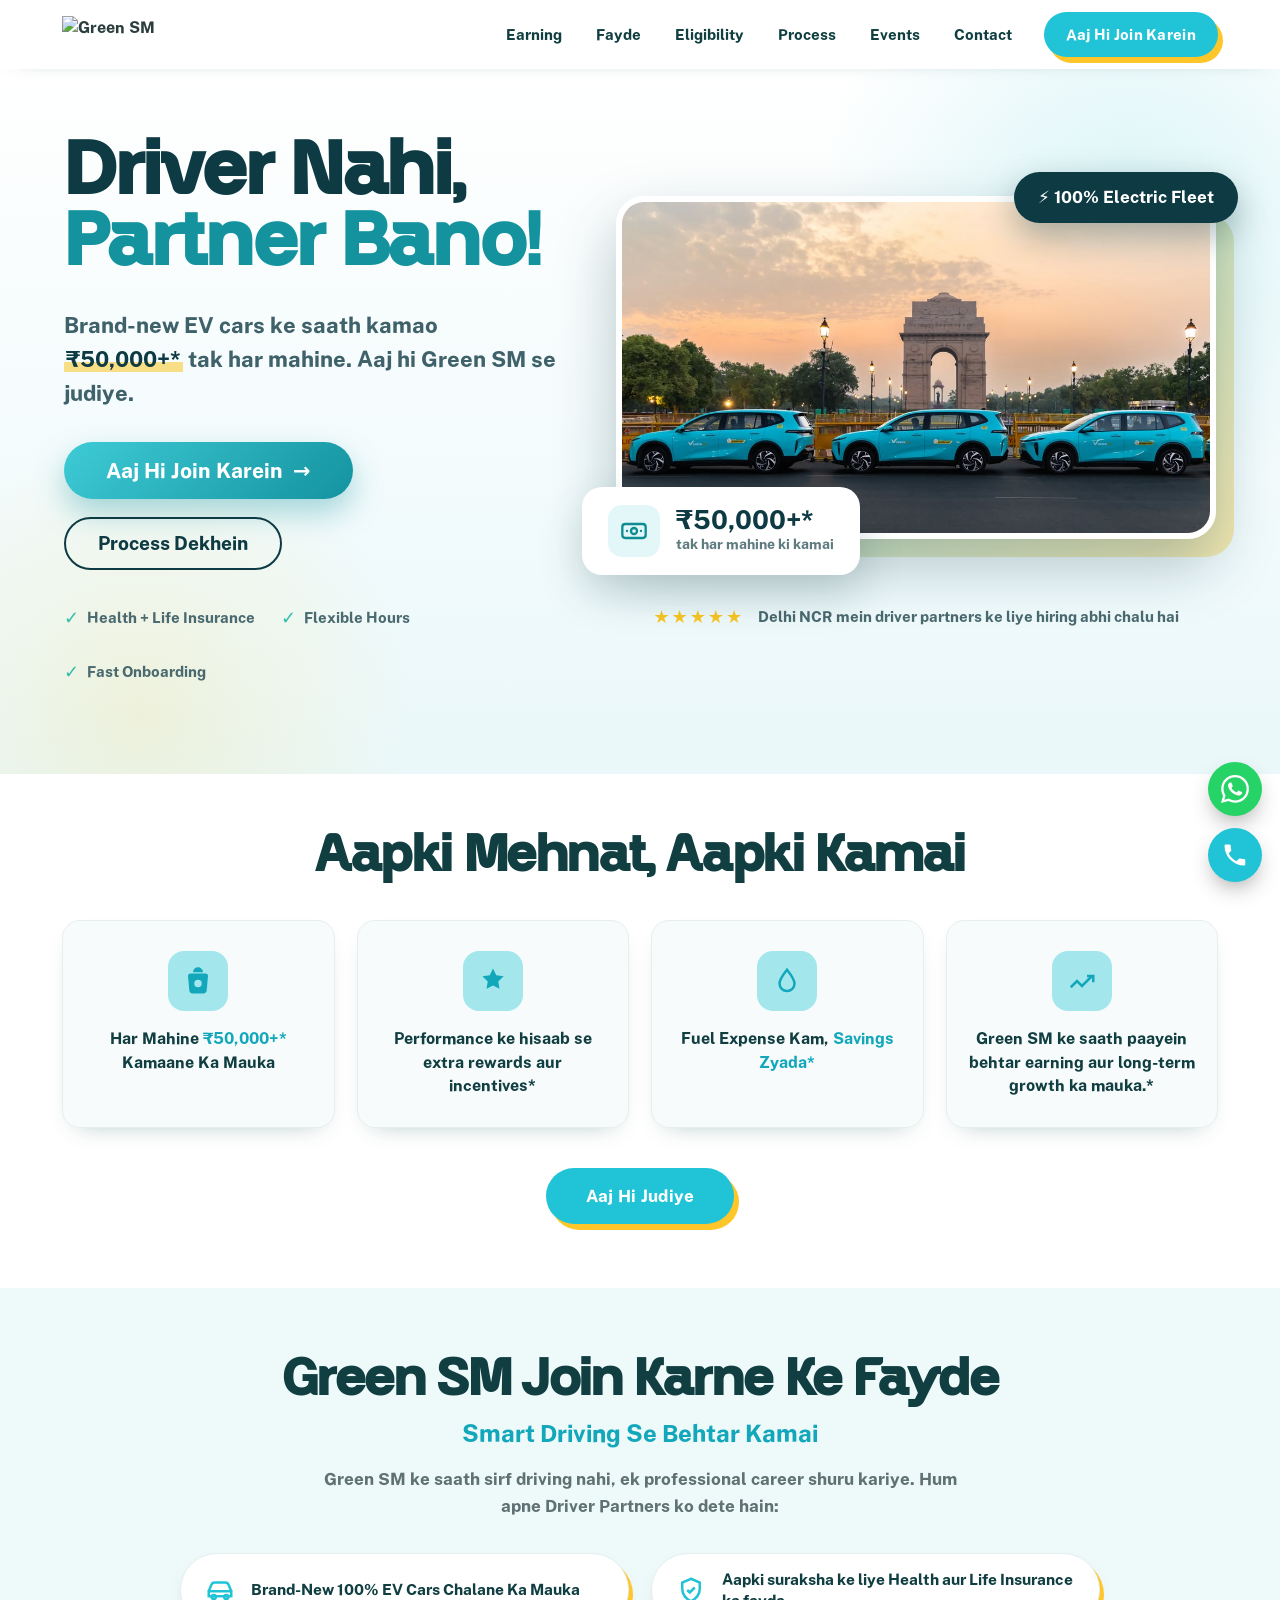
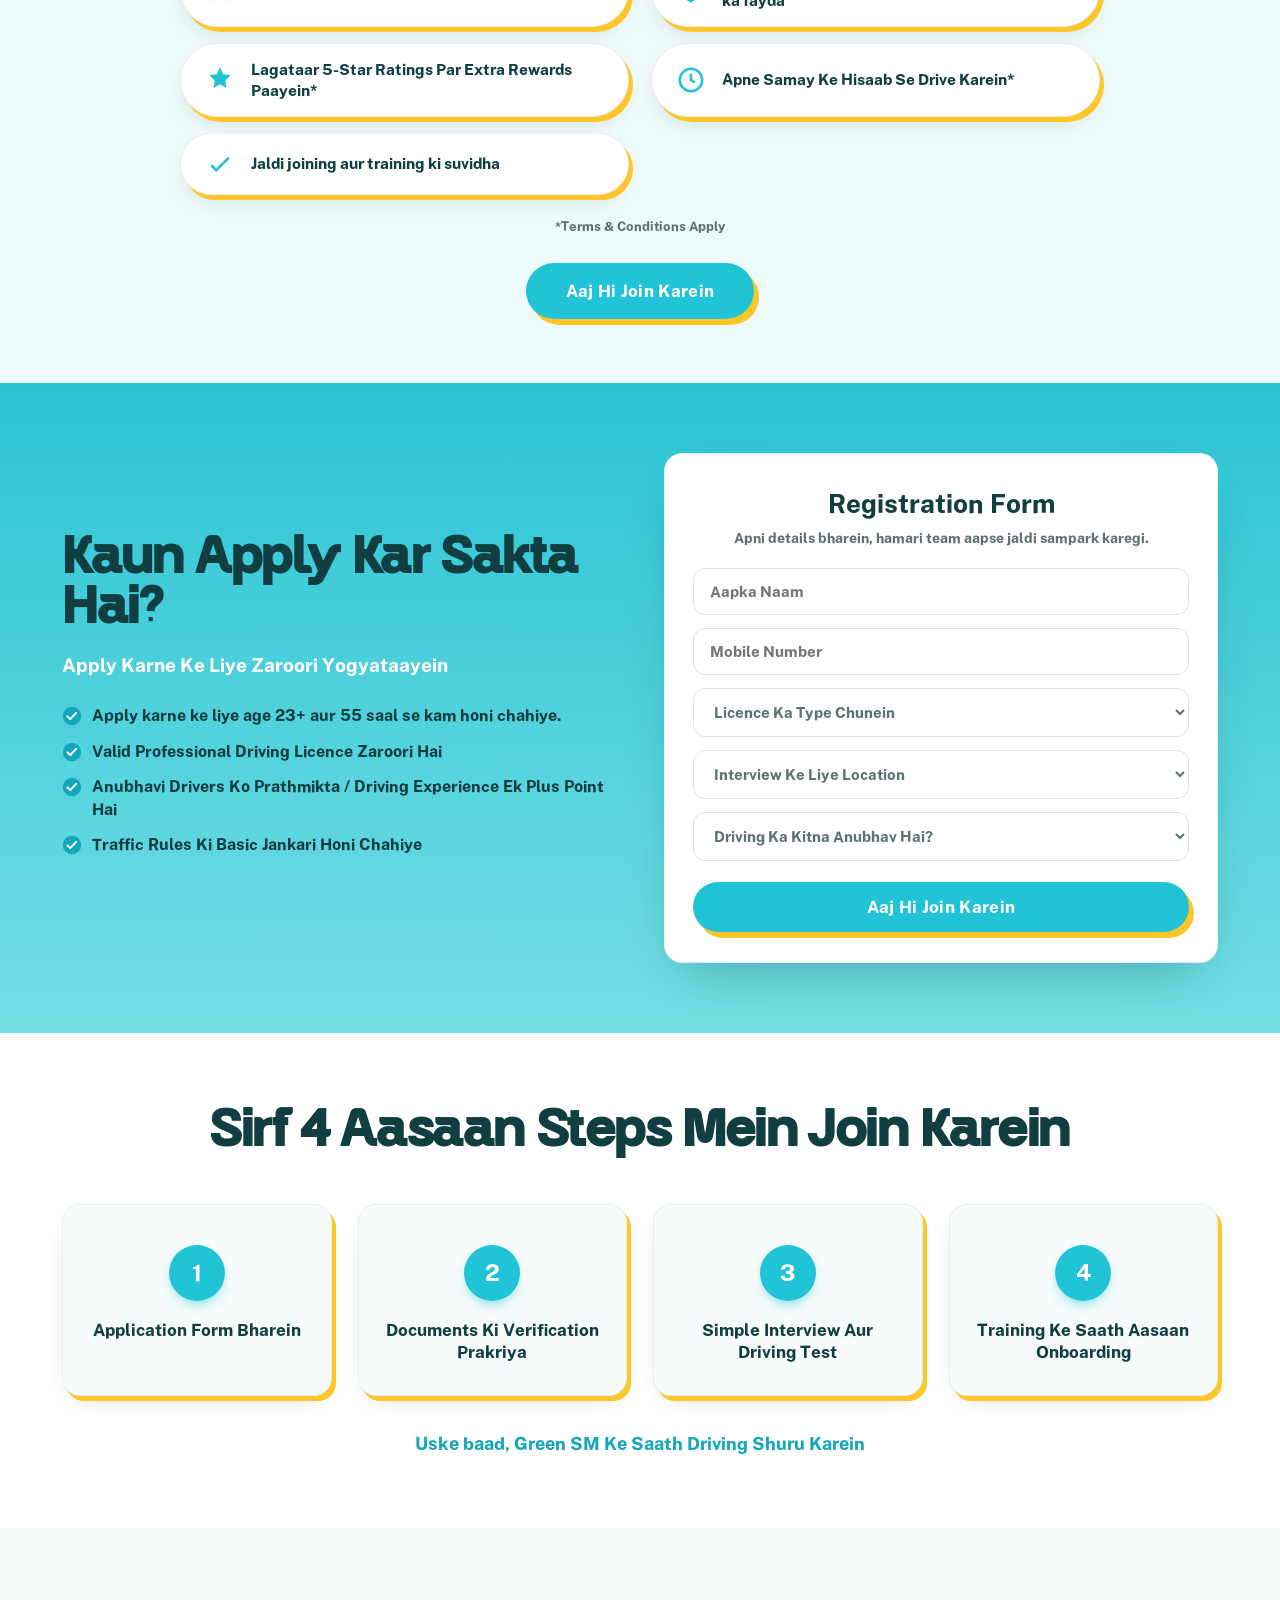
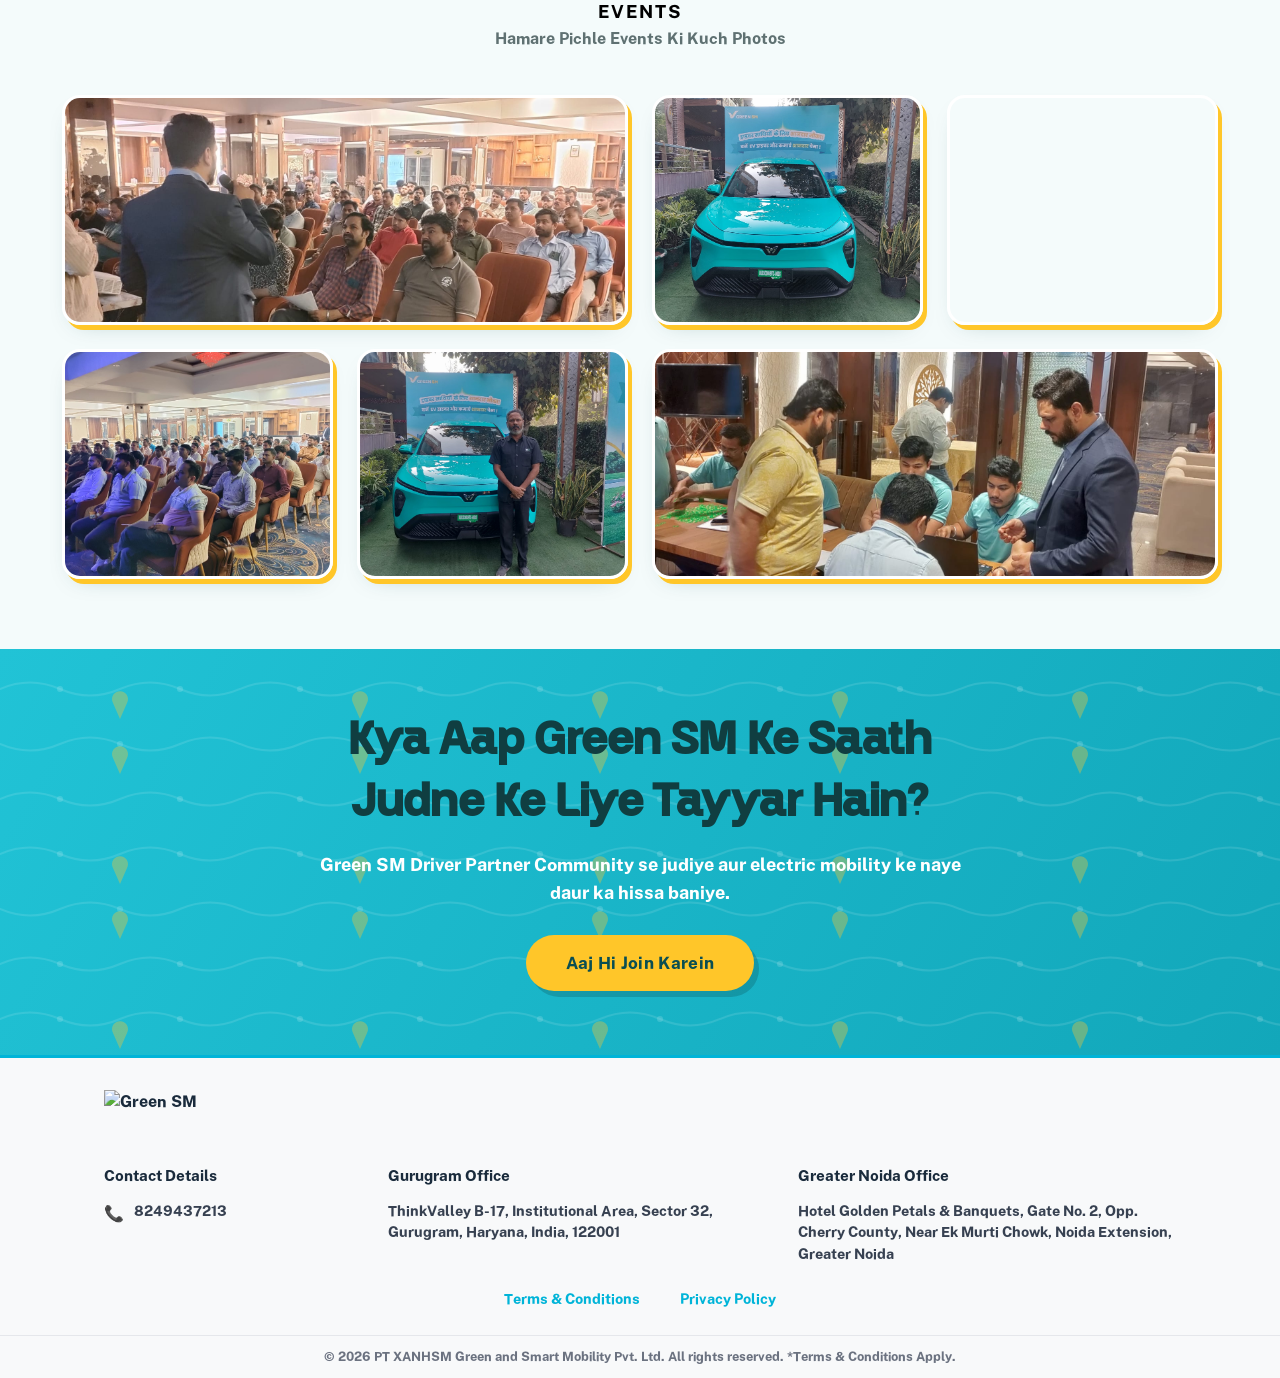
==== index.html @ 0a34be69 "IMPROVE: Update rupee sign font rendering and adjust font stacks in styles.css" ====
<!DOCTYPE html>
<html lang="hi">
<head>
  <meta charset="UTF-8" />
  <meta name="viewport" content="width=device-width, initial-scale=1.0" />

  <!-- Security: Content-Security-Policy + Referrer-Policy -->
  <meta http-equiv="Content-Security-Policy" content="default-src 'self'; script-src 'self'; style-src 'self' 'unsafe-inline' https://fonts.googleapis.com; font-src 'self' https://fonts.gstatic.com; img-src 'self' data: https://w.ladicdn.com; connect-src 'self'; object-src 'none'; base-uri 'self'; form-action 'self'; upgrade-insecure-requests" />
  <meta name="referrer" content="strict-origin-when-cross-origin" />

  <title>Green SM Driver Partner - Driver Nahi, Partner Bano!</title>
  <meta name="description" content="Green SM Driver Partner Community ka hissa bano aur Brand-New EV Cars ke saath kamao ₹50,000+* tak har mahine. Aaj hi join karein." />

  <!-- Favicon -->
  <link rel="icon" href="assets/favicon.ico" />
  <link rel="icon" href="assets/favicon-32.png" sizes="32x32" type="image/png" />
  <link rel="icon" href="assets/favicon-192.png" sizes="192x192" type="image/png" />
  <link rel="apple-touch-icon" href="assets/favicon-192.png" />

  <!-- Open Graph / Social Media -->
  <meta property="og:type" content="website" />
  <meta property="og:url" content="https://lucixoxoxd.github.io/green-sm/" />
  <meta property="og:title" content="Green SM Driver Partner - Driver Nahi, Partner Bano!" />
  <meta property="og:description" content="₹50,000+ har mahine kamao. Brand-new EV cars, health insurance, aur flexible hours ke saath Green SM Driver Partner bano." />
  <meta property="og:image" content="https://lucixoxoxd.github.io/green-sm/assets/og-image.jpg" />
  <meta property="og:image:type" content="image/jpeg" />
  <meta property="og:image:width" content="1200" />
  <meta property="og:image:height" content="630" />
  <meta property="og:image:alt" content="Green SM Driver Partner — Driver Nahi, Partner Bano! Earn ₹50,000+ monthly." />

  <!-- Twitter Card -->
  <meta name="twitter:card" content="summary_large_image" />
  <meta name="twitter:title" content="Green SM Driver Partner - Driver Nahi, Partner Bano!" />
  <meta name="twitter:description" content="₹50,000+ har mahine kamao. Brand-new EV cars + insurance + flexible hours." />
  <meta name="twitter:image" content="https://lucixoxoxd.github.io/green-sm/assets/og-image.jpg" />

  <link rel="preconnect" href="https://fonts.googleapis.com" />
  <link rel="preconnect" href="https://fonts.gstatic.com" crossorigin />
  <link href="https://fonts.googleapis.com/css2?family=Public+Sans:wght@400;500;600;700;800;900&display=swap" rel="stylesheet" />
  <link href="https://fonts.googleapis.com/css2?family=Be+Vietnam+Pro:wght@400;600;700;800&display=swap" rel="stylesheet" />
  <link rel="stylesheet" href="styles.css?v=85" />
</head>
<body>

  <!-- ============ NAVBAR ============ -->
  <header class="navbar" id="top">
    <div class="container nav-inner">
      <a href="#top" class="nav-logo">
        <img src="https://w.ladicdn.com/s500x350/682b14dd6c648c0012c0d0d5/logo-phi-20250730133343-btzkv.png" alt="Green SM" />
      </a>
      <nav class="nav-links">
        <a href="#earning">Earning</a>
        <a href="#fayde">Fayde</a>
        <a href="#daftar">Eligibility</a>
        <a href="#process">Process</a>
        <a href="#events">Events</a>
        <a href="#kontak">Contact</a>
      </nav>
      <a href="#" data-open-modal="regModal" class="btn btn-stack nav-cta">Aaj Hi Join Karein</a>
      <button class="nav-toggle" aria-label="Menu" aria-expanded="false">
        <span></span><span></span><span></span>
      </button>
    </div>
  </header>
  <div class="nav-backdrop"></div>
  <nav class="nav-mobile">
    <div class="nav-mobile-head">
      <img src="https://w.ladicdn.com/s500x350/682b14dd6c648c0012c0d0d5/logo-phi-20250730133343-btzkv.png" alt="Green SM" class="nav-mobile-logo" />
      <button class="nav-close" aria-label="Menu band karein">
        <svg viewBox="0 0 24 24" fill="none" stroke="currentColor" stroke-width="2.4" stroke-linecap="round"><path d="M6 6l12 12M18 6L6 18"/></svg>
      </button>
    </div>
    <a href="#earning">Earning</a>
    <a href="#fayde">Fayde</a>
    <a href="#daftar">Eligibility</a>
    <a href="#process">Process</a>
    <a href="#events">Events</a>
    <a href="#kontak">Contact</a>
    <a href="#" data-open-modal="regModal" class="btn btn-stack">Aaj Hi Join Karein</a>
  </nav>

  <!-- ============ HERO (1b — split premium, desktop only) ============ -->
  <section class="hero-1b">
    <div class="hero-1b-inner">
      <div class="h1b-copy">
        <h1 class="h1b-title">Driver Nahi, <span class="h1b-teal">Partner Bano!</span></h1>
        <p class="h1b-sub">Brand-new EV cars ke saath kamao <mark class="h1b-sub-hl">&#8377;50,000+*</mark> tak har mahine. Aaj hi Green SM se judiye.</p>
        <div class="h1b-cta">
          <a href="#" data-open-modal="regModal" class="h1b-btn h1b-btn-primary">Aaj Hi Join Karein&nbsp;&nbsp;&#8594;</a>
          <a href="#process" class="h1b-btn h1b-btn-secondary">Process Dekhein</a>
        </div>
        <div class="h1b-trust">
          <span><em>&#10003;</em> Health + Life Insurance</span>
          <span><em>&#10003;</em> Flexible Hours</span>
          <span><em>&#10003;</em> Fast Onboarding</span>
        </div>
      </div>
      <div class="h1b-media">
        <div class="h1b-photo">
          <img src="assets/images/hero-latest.jpg" alt="Green SM electric cars in front of India Gate" fetchpriority="high" decoding="async" />
          <div class="h1b-card-earn">
            <span class="h1b-card-ic"><svg viewBox="0 0 24 24" fill="none" stroke="#0E8C91" stroke-width="2" stroke-linecap="round" stroke-linejoin="round" aria-hidden="true"><rect x="2" y="6" width="20" height="12" rx="2.5"/><circle cx="12" cy="12" r="2.6"/><path d="M6 12h.01M18 12h.01"/></svg></span>
            <span class="h1b-card-txt"><strong>&#8377;50,000+*</strong><small>tak har mahine ki kamai</small></span>
          </div>
          <div class="h1b-chip-ev">&#9889; 100% Electric Fleet</div>
        </div>
        <p class="h1b-rating"><span class="h1b-stars">&#9733;&#9733;&#9733;&#9733;&#9733;</span> Delhi NCR mein driver partners ke liye hiring abhi chalu hai</p>
      </div>
    </div>
  </section>

  <!-- ============ HERO (2a — kept for mobile only) ============ -->
  <section class="hero-2a">
    <div class="hero-2a-inner">
      <h1 class="h2a-title">Driver Nahi, <span class="h2a-accent">Partner Bano!</span></h1>

      <p class="h2a-sub">Brand-new EV cars ke saath kamao <mark class="h2a-hl">&#8377;50,000+*</mark> tak har mahine. Aaj hi Green SM se judiye.</p>

      <div class="h2a-cta">
        <a href="#" data-open-modal="regModal" class="h2a-btn h2a-btn-primary">
          Aaj Hi Join Karein
          <svg viewBox="0 0 24 24" fill="none" stroke="currentColor" stroke-width="2.4" stroke-linecap="round" stroke-linejoin="round" aria-hidden="true"><path d="M5 12h14M13 6l6 6-6 6"/></svg>
        </a>
      </div>

      <div class="h2a-media">
        <img src="assets/images/hero-latest.jpg" alt="Green SM electric cars in front of India Gate" fetchpriority="high" decoding="async" />
      </div>
    </div>
  </section>

  <!-- ============ EARNING OPPORTUNITY ============ -->
  <section class="earning" id="earning">
    <div class="container">
      <h2 class="section-h">Aapki Mehnat, Aapki Kamai</h2>
      <div class="earning-grid">
        <div class="earn-card">
          <span class="earn-ic"><svg viewBox="0 0 24 24" fill="currentColor"><path d="M12 1a4 4 0 0 0-4 4h8a4 4 0 0 0-4-4zM4 8a2 2 0 0 1 2-2h12a2 2 0 0 1 2 2l-1 11a3 3 0 0 1-3 3H8a3 3 0 0 1-3-3L4 8zm8 3a3 3 0 1 0 0 6 3 3 0 0 0 0-6z"/></svg></span>
          <p>Har Mahine <strong>&#8377;50,000+*</strong> Kamaane Ka Mauka</p>
        </div>
        <div class="earn-card">
          <span class="earn-ic"><svg viewBox="0 0 24 24" fill="currentColor"><path d="M12 2l2.6 5.3 5.9.9-4.3 4.1 1 5.8L12 15.6 6.8 18.2l1-5.8L3.5 8.2l5.9-.9z"/></svg></span>
          <p>Performance ke hisaab se extra rewards aur incentives*</p>
        </div>
        <div class="earn-card">
          <span class="earn-ic"><svg viewBox="0 0 24 24" fill="none" stroke="currentColor" stroke-width="2"><path d="M12 3C8 8 6 11 6 14a6 6 0 0 0 12 0c0-3-2-6-6-11z"/></svg></span>
          <p>Fuel Expense Kam, <strong>Savings Zyada*</strong></p>
        </div>
        <div class="earn-card">
          <span class="earn-ic"><svg viewBox="0 0 24 24" fill="none" stroke="currentColor" stroke-width="2"><path d="M3 17l5-5 4 4 8-8"/><path d="M16 8h5v5"/></svg></span>
          <p>Green SM ke saath paayein behtar earning aur long-term growth ka mauka.*</p>
        </div>
      </div>
      <a href="#" data-open-modal="regModal" class="btn btn-stack btn-center">Aaj Hi Judiye</a>
    </div>
  </section>

  <!-- ============ ADVANTAGES (FAYDE) ============ -->
  <section class="advantages" id="fayde">
    <div class="container">
      <h2 class="section-h">Green SM Join Karne Ke Fayde</h2>
      <p class="section-sub2">Smart Driving Se Behtar Kamai</p>
      <p class="lead">Green SM ke saath sirf driving nahi, ek professional career shuru kariye. Hum apne Driver Partners ko dete hain:</p>

      <div class="adv-layout">
        <div class="adv-grid">
          <div class="pill">
            <span class="pill-ic"><svg viewBox="0 0 24 24" fill="none" stroke="currentColor" stroke-width="2"><path d="M3 13l2-5a3 3 0 0 1 3-2h8a3 3 0 0 1 3 2l2 5"/><path d="M3 13h18v4H3z"/><circle cx="7" cy="17.5" r="1.6"/><circle cx="17" cy="17.5" r="1.6"/></svg></span>
            <p>Brand-New 100% EV Cars Chalane Ka Mauka</p>
          </div>
          <div class="pill">
            <span class="pill-ic"><svg viewBox="0 0 24 24" fill="none" stroke="currentColor" stroke-width="2"><path d="M12 3l7 3v5c0 4.5-3 8-7 10-4-2-7-5.5-7-10V6z"/><path d="M9 12l2 2 4-4"/></svg></span>
            <p>Aapki suraksha ke liye Health aur Life Insurance ka fayda</p>
          </div>
          <div class="pill">
            <span class="pill-ic"><svg viewBox="0 0 24 24" fill="currentColor"><path d="M12 2l2.6 5.3 5.9.9-4.3 4.1 1 5.8L12 15.6 6.8 18.2l1-5.8L3.5 8.2l5.9-.9z"/></svg></span>
            <p>Lagataar 5-Star Ratings Par Extra Rewards Paayein*</p>
          </div>
          <div class="pill">
            <span class="pill-ic"><svg viewBox="0 0 24 24" fill="none" stroke="currentColor" stroke-width="2"><circle cx="12" cy="12" r="9"/><path d="M12 7v5l3 2"/></svg></span>
            <p>Apne Samay Ke Hisaab Se Drive Karein*</p>
          </div>
          <div class="pill">
            <span class="pill-ic"><svg viewBox="0 0 24 24" fill="none" stroke="currentColor" stroke-width="2"><path d="M5 13l4 4L19 7"/></svg></span>
            <p>Jaldi joining aur training ki suvidha</p>
          </div>
        </div>
      </div>

      <p class="tnc">*Terms &amp; Conditions Apply</p>
      <a href="#" data-open-modal="regModal" class="btn btn-stack btn-center">Aaj Hi Join Karein</a>
    </div>
  </section>

  <!-- ============ REQUIREMENTS + FORM ============ -->
  <section class="requirements" id="daftar">
    <div class="container req-grid">
      <div class="req-copy">
        <h2 class="section-h">Kaun Apply Kar Sakta Hai?</h2>
        <p class="req-sub">Apply Karne Ke Liye Zaroori Yogyataayein</p>
        <ul class="ticks ticks-cyan req-list">
          <li><span class="ic-check"><svg viewBox="0 0 24 24" fill="none"><circle cx="12" cy="12" r="11" fill="currentColor"/><path d="M6.5 12.4l3.4 3.4 7-7.6" stroke="#fff" stroke-width="2.4" stroke-linecap="round" stroke-linejoin="round"/></svg></span> Apply karne ke liye age 23+ aur 55 saal se kam honi chahiye.</li>
          <li><span class="ic-check"><svg viewBox="0 0 24 24" fill="none"><circle cx="12" cy="12" r="11" fill="currentColor"/><path d="M6.5 12.4l3.4 3.4 7-7.6" stroke="#fff" stroke-width="2.4" stroke-linecap="round" stroke-linejoin="round"/></svg></span> Valid Professional Driving Licence Zaroori Hai</li>
          <li><span class="ic-check"><svg viewBox="0 0 24 24" fill="none"><circle cx="12" cy="12" r="11" fill="currentColor"/><path d="M6.5 12.4l3.4 3.4 7-7.6" stroke="#fff" stroke-width="2.4" stroke-linecap="round" stroke-linejoin="round"/></svg></span> Anubhavi Drivers Ko Prathmikta / Driving Experience Ek Plus Point Hai</li>
          <li><span class="ic-check"><svg viewBox="0 0 24 24" fill="none"><circle cx="12" cy="12" r="11" fill="currentColor"/><path d="M6.5 12.4l3.4 3.4 7-7.6" stroke="#fff" stroke-width="2.4" stroke-linecap="round" stroke-linejoin="round"/></svg></span> Traffic Rules Ki Basic Jankari Honi Chahiye</li>
        </ul>
      </div>

      <div class="form-card" id="register">
        <div class="form-card-head">
          <h2>Registration Form</h2>
          <p>Apni details bharein, hamari team aapse jaldi sampark karegi.</p>
        </div>
        <form class="reg-form" novalidate>
          <label>
            <input type="text" name="nama" placeholder="Aapka Naam" required />
          </label>
          <label>
            <input type="tel" name="mobile" placeholder="Mobile Number" maxlength="10" inputmode="numeric" required />
          </label>
          <label>
            <select name="licence" required>
              <option value="" disabled selected>Licence Ka Type Chunein</option>
              <option value="LMV-TR (Light Motor Vehicle – Transport)">LMV-TR — Commercial gaadi/cab licence</option>
              <option value="PSV (Public Service Vehicle Badge)">PSV — Passenger vehicle permit</option>
              <option value="IDP (International Driving Permit)">IDP — Videsh mein gaadi chalane ka permit</option>
            </select>
          </label>
          <label>
            <select name="location" required>
              <option value="" disabled selected>Interview Ke Liye Location</option>
              <option>Gurugram — ThinkValley B-17, Institutional Area, Sector 32, Gurugram</option>
              <option>Greater Noida — Hotel Golden Petals &amp; Banquets, Gate No. 2, Noida Extension</option>
            </select>
          </label>
          <label>
            <select name="experience" required>
              <option value="" disabled selected>Driving Ka Kitna Anubhav Hai?</option>
              <option>1–3 Saal Ka Anubhav</option>
              <option>3–5 Saal Ka Anubhav</option>
              <option>5–7 Saal Ka Anubhav</option>
              <option>7+ Saal Ka Anubhav</option>
            </select>
          </label>
          <button type="submit" class="btn btn-stack btn-block">Aaj Hi Join Karein</button>
        </form>
      </div>

    </div>
  </section>

  <!-- ============ 4-STEP PROCESS ============ -->
  <section class="steps" id="process">
    <div class="container">
      <h2 class="section-h">Sirf 4 Aasaan Steps Mein Join Karein</h2>
      <div class="steps-grid">
        <div class="step">
          <span class="step-num">1</span>
          <h4>Application Form Bharein</h4>
        </div>
        <div class="step">
          <span class="step-num">2</span>
          <h4>Documents Ki Verification Prakriya</h4>
        </div>
        <div class="step">
          <span class="step-num">3</span>
          <h4>Simple Interview Aur Driving Test</h4>
        </div>
        <div class="step">
          <span class="step-num">4</span>
          <h4>Training Ke Saath Aasaan Onboarding</h4>
        </div>
      </div>
      <p class="steps-after">Uske baad, Green SM Ke Saath Driving Shuru Karein</p>
    </div>
  </section>

  <!-- ============ EVENT GALLERY ============ -->
  <section class="events" id="events">
    <div class="container">
      <span class="eyebrow-y">Events</span>
      <p class="events-sub">Hamare Pichle Events Ki Kuch Photos</p>
      <div class="events-grid">
        <figure class="event-img event-img-wide">
          <img src="assets/images/event-03.jpg" alt="Green SM hiring event — speaker addressing driver candidates" class="ev-top" loading="lazy" decoding="async" />
          <figcaption class="event-cap">Team ne EV driving ke fayde live samjhaye</figcaption>
        </figure>
        <figure class="event-img">
          <img src="assets/images/event-04.jpg" alt="Green SM EV car on display at hiring event" loading="lazy" decoding="async" />
          <figcaption class="event-cap">Brand-new EV cars display par</figcaption>
        </figure>
        <figure class="event-img">
          <img src="assets/images/event-06.jpg" alt="Green SM team processing driver registrations" loading="lazy" decoding="async" />
          <figcaption class="event-cap">On-spot registration aur guidance</figcaption>
        </figure>
        <figure class="event-img">
          <img src="assets/images/event-01.jpg" alt="Large audience at Green SM driver partner event" loading="lazy" decoding="async" />
          <figcaption class="event-cap">Sainkdon drivers ek hi chhat ke neeche</figcaption>
        </figure>
        <figure class="event-img">
          <img src="assets/images/event-05.jpg" alt="Driver partner with Green SM EV car" loading="lazy" decoding="async" />
          <figcaption class="event-cap">Naye driver partners ka swagat</figcaption>
        </figure>
        <figure class="event-img event-img-wide">
          <img src="assets/images/event-02.jpg" alt="Green SM registration desk with team assisting candidates" loading="lazy" decoding="async" />
          <figcaption class="event-cap">Team ne har candidate ki madad ki</figcaption>
        </figure>
      </div>
    </div>
  </section>

  <!-- ============ CTA BANNER ============ -->
  <section class="cta-banner">
    <div class="container">
      <h2>Kya Aap Green SM Ke Saath Judne Ke Liye Tayyar Hain?</h2>
      <p>Green SM Driver Partner Community se judiye aur electric mobility ke naye daur ka hissa baniye.</p>
      <a href="#" data-open-modal="regModal" class="btn btn-gold-text btn-center">Aaj Hi Join Karein</a>
    </div>
  </section>

  <!-- ============ FOOTER / CONTACT ============ -->
  <footer class="site-footer" id="kontak">
    <div class="footer-main">

      <!-- Logo + Title -->
      <div class="footer-header">
        <img src="https://w.ladicdn.com/s500x350/682b14dd6c648c0012c0d0d5/logo-phi-20250730133343-btzkv.png" alt="Green SM" class="footer-logo" />
      </div>

      <!-- 3-column info grid -->
      <div class="footer-info-grid">

        <div class="footer-info-col" id="contact-details">
          <h4>Contact Details</h4>
          <div class="footer-info-item">
            <span class="footer-icon">&#x1F4DE;</span>
            <p>8249437213</p>
          </div>
        </div>

        <div class="footer-info-col">
          <h4>Gurugram Office</h4>
          <div class="footer-info-item">
            <p>ThinkValley B-17, Institutional Area, Sector 32, Gurugram, Haryana, India, 122001</p>
          </div>
        </div>

        <div class="footer-info-col">
          <h4>Greater Noida Office</h4>
          <div class="footer-info-item">
            <p>Hotel Golden Petals &amp; Banquets, Gate No. 2, Opp. Cherry County, Near Ek Murti Chowk, Noida Extension, Greater Noida</p>
          </div>
        </div>

      </div>

      <!-- Legal links -->
      <div class="footer-legal-links">
        <a href="terms.html">Terms &amp; Conditions</a>
        <a href="privacy.html">Privacy Policy</a>
      </div>

    </div>

    <!-- Copyright bar -->
    <div class="footer-bottom">
      <p>&copy; 2026 PT XANHSM Green and Smart Mobility Pvt. Ltd. All rights reserved. *Terms &amp; Conditions Apply.</p>
    </div>
  </footer>

  <!-- ============ EVENT IMAGE LIGHTBOX ============ -->
  <div class="lightbox" id="lightbox" role="dialog" aria-modal="true" aria-label="Event photo">
    <button class="lightbox-close" aria-label="Band karein">
      <svg viewBox="0 0 24 24" fill="none" stroke="currentColor" stroke-width="2.4" stroke-linecap="round"><path d="M6 6l12 12M18 6L6 18"/></svg>
    </button>
    <figure class="lightbox-figure">
      <img class="lightbox-img" src="" alt="" />
      <figcaption class="lightbox-cap"></figcaption>
    </figure>
  </div>

  <!-- ============ FLOATING ACTIONS ============ -->
  <div class="floaters">
    <a href="https://wa.me/918249437213" class="floater wa" aria-label="WhatsApp" target="_blank" rel="noopener">
      <svg viewBox="0 0 24 24" fill="#fff"><path d="M17.472 14.382c-.297-.149-1.758-.867-2.03-.967-.273-.099-.471-.148-.67.15-.197.297-.767.966-.94 1.164-.173.199-.347.223-.644.075-.297-.15-1.255-.463-2.39-1.475-.883-.788-1.48-1.761-1.653-2.059-.173-.297-.018-.458.13-.606.134-.133.298-.347.446-.52.149-.174.198-.298.298-.497.099-.198.05-.371-.025-.52-.075-.149-.669-1.612-.916-2.207-.242-.579-.487-.5-.669-.51-.173-.008-.371-.01-.57-.01-.198 0-.52.074-.792.372-.272.297-1.04 1.016-1.04 2.479 0 1.462 1.065 2.875 1.213 3.074.149.198 2.096 3.2 5.077 4.487.709.306 1.262.489 1.694.625.712.227 1.36.195 1.871.118.571-.085 1.758-.719 2.006-1.413.248-.694.248-1.289.173-1.413-.074-.124-.272-.198-.57-.347m-5.421 7.403h-.004a9.87 9.87 0 01-5.031-1.378l-.361-.214-3.741.982.998-3.648-.235-.374a9.86 9.86 0 01-1.51-5.26c.001-5.45 4.436-9.884 9.888-9.884 2.64 0 5.122 1.03 6.988 2.898a9.825 9.825 0 012.893 6.994c-.003 5.45-4.437 9.884-9.885 9.884m8.413-18.297A11.815 11.815 0 0012.05 0C5.495 0 .16 5.335.157 11.892c0 2.096.547 4.142 1.588 5.945L.057 24l6.305-1.654a11.882 11.882 0 005.683 1.448h.005c6.554 0 11.89-5.335 11.893-11.893a11.821 11.821 0 00-3.48-8.413z"/></svg>
    </a>
    <a href="tel:8249437213" class="floater call" aria-label="Call">
      <svg viewBox="0 0 24 24" fill="#fff"><path d="M6.6 10.8a15 15 0 0 0 6.6 6.6l2.2-2.2a1 1 0 0 1 1-.25 11 11 0 0 0 3.4.55 1 1 0 0 1 1 1V20a1 1 0 0 1-1 1A17 17 0 0 1 3 4a1 1 0 0 1 1-1h3.3a1 1 0 0 1 1 1 11 11 0 0 0 .55 3.4 1 1 0 0 1-.25 1z"/></svg>
    </a>
  </div>

  <!-- Toast -->
  <div class="toast" id="toast" role="status" aria-live="polite"></div>

  <!-- ============ REGISTRATION MODAL ============ -->
  <div class="modal-backdrop" id="regModal">
    <div class="modal">
      <button class="modal-close" aria-label="Close">&times;</button>
      <div class="form-card">
        <div class="form-card-head">
          <h2>Registration Form</h2>
          <p>Apni details bharein, hamari team aapse jaldi sampark karegi.</p>
        </div>
        <form class="reg-form" novalidate>
          <label>
            <input type="text" name="nama" placeholder="Aapka Naam" required />
          </label>
          <label>
            <input type="tel" name="mobile" placeholder="Mobile Number" maxlength="10" inputmode="numeric" required />
          </label>
          <label>
            <select name="licence" required>
              <option value="" disabled selected>Licence Ka Type Chunein</option>
              <option value="LMV-TR (Light Motor Vehicle – Transport)">LMV-TR — Commercial gaadi/cab licence</option>
              <option value="PSV (Public Service Vehicle Badge)">PSV — Passenger vehicle permit</option>
              <option value="IDP (International Driving Permit)">IDP — Videsh mein gaadi chalane ka permit</option>
            </select>
          </label>
          <label>
            <select name="location" required>
              <option value="" disabled selected>Interview Ke Liye Location</option>
              <option>Gurugram — ThinkValley B-17, Institutional Area, Sector 32, Gurugram</option>
              <option>Greater Noida — Hotel Golden Petals &amp; Banquets, Gate No. 2, Noida Extension</option>
            </select>
          </label>
          <label>
            <select name="experience" required>
              <option value="" disabled selected>Driving Ka Kitna Anubhav Hai?</option>
              <option>1–3 Saal Ka Anubhav</option>
              <option>3–5 Saal Ka Anubhav</option>
              <option>5–7 Saal Ka Anubhav</option>
              <option>7+ Saal Ka Anubhav</option>
            </select>
          </label>
          <button type="submit" class="btn btn-stack btn-block">Aaj Hi Join Karein</button>
        </form>
      </div>
    </div>
  </div>

  <script src="script.js?v=12"></script>
</body>
</html>
---- styles.css ----
/* ============ CUSTOM FONTS ============ */
@font-face {
  font-family: "XanhDisplay";
  src: url("assets/fonts/XanhDisplay2.0-Light.ttf") format("truetype");
  font-weight: 300;
  font-style: normal;
  font-display: swap;
}
@font-face {
  font-family: "XanhDisplay";
  src: url("assets/fonts/XanhDisplay2.0-Regular.ttf") format("truetype");
  font-weight: 400;
  font-style: normal;
  font-display: swap;
}
@font-face {
  font-family: "PublicSansXanhSM";
  src: url("assets/fonts/PublicSansForXanhSM-Bold.otf") format("opentype");
  font-weight: 700;
  font-style: normal;
  font-display: swap;
}
/* Override ONLY the rupee sign (₹, U+20B9) with a clean system font — the
   display/Vietnamese fonts render it awkwardly. Listed first in the stacks
   below so ₹ picks this up everywhere while every other glyph is unaffected. */
@font-face {
  font-family: "RupeeFix";
  src: local("Segoe UI"), local("Roboto"), local("Noto Sans"), local("Helvetica Neue"), local("Arial");
  unicode-range: U+20B9;
}

/* ============ DESIGN TOKENS (matched to xanhsm reference) ============ */
:root {
  --cyan: #21c3d6;
  --cyan-deep: #12a7ba;
  --cyan-soft: #a3e7ec;
  --teal-ink: #0a4e52;
  --heading: #103e41;
  --yellow: #ffc629;
  --yellow-deep: #f2b200;
  --white: #fff;
  --text: #2c3d3d;
  --muted: #5f7172;
  --line: #e6efee;
  --radius: 18px;
  --radius-sm: 12px;
  --shadow: 0 22px 50px -24px rgba(8, 70, 74, 0.45);
  --shadow-sm: 0 10px 26px -16px rgba(8, 70, 74, 0.4);
  --maxw: 1200px;
  --font: "RupeeFix", "PublicSansXanhSM", "Public Sans", system-ui, -apple-system, "Segoe UI", Roboto, sans-serif;
  --font-display: "RupeeFix", "XanhDisplay", "Public Sans", system-ui, -apple-system, "Segoe UI", Roboto, sans-serif;
}

/* ============ RESET ============ */
*, *::before, *::after { box-sizing: border-box; }
* { margin: 0; }
html { scroll-behavior: smooth; }
body {
  font-family: var(--font);
  color: var(--text);
  background: var(--white);
  line-height: 1.55;
  -webkit-font-smoothing: antialiased;
  overflow-x: hidden;
}
img { max-width: 100%; display: block; }
a { color: inherit; text-decoration: none; }
ul { list-style: none; padding: 0; }

.container { width: 100%; max-width: var(--maxw); margin-inline: auto; padding-inline: 22px; }

/* ============ SHARED HEADINGS ============ */
.eyebrow-y { display: block; color: var(--yellow-deep); font-weight: 900; font-size: clamp(15px, 1.8vw, 18px); letter-spacing: 2px; text-transform: uppercase; }
.section-h { font-family: var(--font-display); color: var(--heading); font-weight: 700; font-size: clamp(28px, 3.8vw, 46px); line-height: 1.1; letter-spacing: -.4px; }
.section-sub2 { color: var(--cyan-deep); font-weight: 800; font-size: clamp(18px, 2.2vw, 24px); margin-top: 6px; }
.accent-y { color: var(--yellow); }

/* ============ STACKED BUTTON ============ */
.btn {
  display: inline-flex; align-items: center; justify-content: center;
  font-family: inherit; font-weight: 800; font-size: 17px; letter-spacing: .3px;
  border: none; cursor: pointer; border-radius: 999px;
  padding: 15px 40px; color: var(--white); background: var(--cyan);
  transition: transform .14s ease, box-shadow .14s ease, background .14s ease;
  white-space: nowrap;
}
.btn-stack { box-shadow: 5px 6px 0 0 var(--yellow); }
.btn-stack:hover { background: var(--cyan-deep); transform: translate(1px, 1px); box-shadow: 3px 4px 0 0 var(--yellow); }
.btn-stack:active { transform: translate(5px, 6px); box-shadow: 0 0 0 0 var(--yellow); }
.btn-block { width: 100%; }
.btn-center { display: flex; margin: 0 auto; width: fit-content; }
.btn-gold-text { background: var(--yellow); color: var(--teal-ink); box-shadow: 5px 6px 0 0 rgba(8,70,74,.25); }
.btn-gold-text:hover { background: var(--yellow-deep); box-shadow: 3px 4px 0 0 rgba(8,70,74,.25); }

/* ============ CHECK-BULLET LISTS ============ */
.ticks { display: grid; gap: 14px; margin-bottom: 28px; }
.ticks li { display: flex; align-items: flex-start; gap: 12px; font-size: 18px; font-weight: 600; }
.ic-check { flex: none; width: 26px; height: 26px; margin-top: 1px; }
.ic-check svg { width: 100%; height: 100%; display: block; }
.ticks-yellow { color: var(--white); }
.ticks-yellow .ic-check { color: var(--yellow); }
.ticks-yellow li { text-shadow: 0 1px 8px rgba(8, 70, 74, .18); }
.ticks-cyan .ic-check { color: var(--cyan); }

/* ============ NAVBAR ============ */
.navbar {
  position: sticky; top: 0; z-index: 50;
  background: rgba(255, 255, 255, .96);
  backdrop-filter: blur(10px);
  /* no hard border line under the navbar — soft shadow handles separation */
  box-shadow: 0 6px 20px -18px rgba(8, 70, 74, .5);
}
.nav-inner { display: flex; align-items: center; gap: 18px; padding-block: 12px; }
.nav-logo { flex: none; }
.nav-logo img { height: 38px; width: auto; }
.nav-links { display: flex; align-items: center; gap: 6px; margin-left: auto; }
.nav-links a {
  padding: 8px 14px; border-radius: 10px; font-weight: 600; font-size: 15px;
  color: var(--heading); transition: background .15s ease, color .15s ease;
}
.nav-links a:hover { background: #eef9f9; color: var(--cyan-deep); }
.nav-cta { padding: 11px 22px; font-size: 15px; }
.nav-toggle {
  display: none; flex-direction: column; gap: 5px; margin-left: auto;
  background: none; border: none; cursor: pointer; padding: 8px;
}
.nav-toggle span { width: 24px; height: 2.5px; background: var(--heading); border-radius: 2px; transition: transform .2s ease, opacity .2s ease; }
.nav-toggle[aria-expanded="true"] span:nth-child(1) { transform: translateY(7.5px) rotate(45deg); }
.nav-toggle[aria-expanded="true"] span:nth-child(2) { opacity: 0; }
.nav-toggle[aria-expanded="true"] span:nth-child(3) { transform: translateY(-7.5px) rotate(-45deg); }
.nav-backdrop {
  position: fixed; inset: 0; z-index: 90;
  background: rgba(7, 48, 52, .5);
  opacity: 0; visibility: hidden;
  transition: opacity .3s ease, visibility .3s ease;
}
.nav-backdrop.show { opacity: 1; visibility: visible; }

.nav-mobile {
  position: fixed; top: 0; right: 0; bottom: 0; z-index: 100;
  width: min(84%, 350px);
  display: flex; flex-direction: column; gap: 2px;
  padding: 16px 20px 30px;
  background:
    radial-gradient(120% 60% at 100% 0%, #eef9f9 0%, rgba(238,249,249,0) 60%),
    var(--white);
  overflow-y: auto;
  transform: translateX(100%);
  transition: transform .34s cubic-bezier(.2, .8, .2, 1);
  box-shadow: -14px 0 44px -20px rgba(8, 70, 74, .5);
}
.nav-mobile.open { transform: translateX(0); }

.nav-mobile-head {
  display: flex; align-items: center; justify-content: space-between;
  padding-bottom: 14px; margin-bottom: 8px;
  border-bottom: 1px solid var(--line);
}
.nav-mobile-logo { height: 34px; width: auto; }
.nav-close {
  width: 44px; height: 44px; flex: none; border-radius: 50%;
  border: 1px solid var(--line); background: #f4fbfb; color: var(--teal-ink);
  display: grid; place-items: center; cursor: pointer;
  transition: background .15s ease, transform .12s ease;
}
.nav-close:hover { background: #e3f6f7; }
.nav-close:active { transform: scale(.93); }
.nav-close svg { width: 18px; height: 18px; }

.nav-mobile a:not(.btn) {
  display: flex; align-items: center; justify-content: space-between;
  padding: 15px 8px; font-weight: 700; font-size: 17px;
  color: var(--heading); border-bottom: 1px solid var(--line);
  transition: color .15s ease, padding-left .15s ease;
}
.nav-mobile a:not(.btn)::after {
  content: ""; flex: none; width: 8px; height: 8px;
  border-top: 2px solid var(--cyan); border-right: 2px solid var(--cyan);
  transform: rotate(45deg); transition: border-color .15s ease;
}
.nav-mobile a:not(.btn):hover { color: var(--cyan-deep); padding-left: 12px; }
.nav-mobile a:not(.btn):hover::after { border-color: var(--cyan-deep); }
.nav-mobile .btn { margin-top: 16px; justify-content: center; width: 100%; }
body.nav-open { overflow: hidden; }
@media (min-width: 981px) { .nav-mobile, .nav-backdrop { display: none; } }

/* offset anchored sections so the sticky navbar doesn't cover their titles */
#earning, #fayde, #daftar, #register, #process, #events, #kontak { scroll-margin-top: 88px; }

/* ============ HERO (1b — split premium, desktop only) ============ */
.hero-1b {
  position: relative;
  isolation: isolate;
  overflow: hidden;
  padding: 72px 64px 88px;
  min-height: 700px;
  display: flex;
  align-items: center;
  background: linear-gradient(180deg, #FFFFFF 0%, #EAF8FA 100%);
  font-family: var(--font), sans-serif;
}
/* decorative radial blobs, behind content */
.hero-1b::before,
.hero-1b::after {
  content: "";
  position: absolute;
  z-index: 0;
  border-radius: 50%;
  pointer-events: none;
}
.hero-1b::before { top: -180px; right: -160px; width: 620px; height: 620px; background: radial-gradient(circle, rgba(53,199,210,0.16) 0%, rgba(53,199,210,0) 70%); }
.hero-1b::after { bottom: -220px; left: -140px; width: 560px; height: 560px; background: radial-gradient(circle, rgba(249,198,35,0.14) 0%, rgba(249,198,35,0) 70%); }
.hero-1b-inner {
  position: relative;
  z-index: 1;
  width: 100%;
  max-width: 1340px;
  margin: 0 auto;
  display: flex;
  align-items: center;
  justify-content: space-between;
  gap: 56px;
}

/* ---- left column: copy ---- */
.h1b-copy {
  display: flex;
  flex-direction: column;
  align-items: flex-start;
  gap: 26px;
  max-width: 600px;
  flex: 1 1 46%;
  min-width: 0;
}
.h1b-title {
  font-family: var(--font-display), sans-serif;
  font-weight: 800;
  /* 76px at the 1440 design width, scales down on narrower desktops */
  font-size: clamp(44px, 5.28vw, 76px);
  line-height: 1.04;
  color: #0E3B43;
}
.h1b-teal { color: #14939F; }
.h1b-star { color: #14939F; font-size: 0.53em; }
/* yellow marker-highlight bar behind "Har Mahine." */
.h1b-mark { position: relative; display: inline-block; }
.h1b-mark::after {
  content: "";
  position: absolute;
  left: 0;
  right: 0;
  bottom: 6px;
  height: 14px;
  background: rgba(249,198,35,0.55);
  z-index: -1;
  border-radius: 4px;
}
.h1b-sub {
  font-size: 22px;
  font-weight: 600;
  color: #3F6169;
  line-height: 1.55;
  max-width: 540px;
}
/* yellow marker-highlight behind the earning amount in the subhead */
.h1b-sub-hl {
  background: linear-gradient(transparent 60%, rgba(249,198,35,0.55) 60%);
  color: #0E3B43;
  font-weight: 700;
  padding: 0 2px;
}
.h1b-cta { display: flex; align-items: center; flex-wrap: wrap; gap: 18px; margin-top: 6px; }
.h1b-btn {
  display: inline-flex;
  align-items: center;
  font-family: var(--font), sans-serif;
  font-weight: 700;
  line-height: 1;
  border-radius: 999px;
  cursor: pointer;
  transition: transform .2s cubic-bezier(.2, .7, .2, 1), box-shadow .2s cubic-bezier(.2, .7, .2, 1);
}
.h1b-btn:hover { transform: translateY(-2px); }
.h1b-btn-primary {
  background: linear-gradient(135deg, #3ECBD6 0%, #14939F 100%);
  color: #FFFFFF;
  font-size: 21px;
  padding: 18px 42px;
  box-shadow: 0 14px 30px rgba(20,147,159,0.35);
}
.h1b-btn-primary:hover { box-shadow: 0 18px 36px rgba(20,147,159,0.45); }
.h1b-btn-secondary {
  color: #0E3B43;
  background: transparent;
  border: 2px solid #0E3B43;
  font-size: 19px;
  padding: 15px 32px;
}
.h1b-trust {
  display: flex;
  align-items: center;
  flex-wrap: wrap;
  gap: 26px;
  margin-top: 8px;
  color: #4A6A70;
  font-weight: 700;
  font-size: 15px;
}
.h1b-trust span { display: flex; align-items: center; gap: 8px; }
.h1b-trust em { font-style: normal; color: #2FBFA9; font-size: 18px; }

/* ---- right column: photo + floating cards ---- */
.h1b-media { flex: 0 1 640px; min-width: 0; }
.h1b-photo { position: relative; }
/* soft gradient panel behind the photo, offset down-right */
.h1b-photo::before {
  content: "";
  position: absolute;
  inset: 18px -18px -18px 18px;
  border-radius: 28px;
  background: linear-gradient(135deg, rgba(53,199,210,0.35), rgba(249,198,35,0.35));
}
.h1b-photo img {
  position: relative;
  display: block;
  width: 100%;
  /* intrinsic height so the full photo shows at its natural aspect ratio —
     no crop on any side and no letterbox gaps inside the box */
  height: auto;
  border-radius: 28px;
  border: 6px solid #FFFFFF;
  box-shadow: 0 26px 60px rgba(14,59,67,0.28);
}
.h1b-card-earn {
  position: absolute;
  left: -34px;
  bottom: -36px;
  display: flex;
  align-items: center;
  gap: 16px;
  background: #FFFFFF;
  border-radius: 20px;
  padding: 18px 26px;
  box-shadow: 0 18px 44px rgba(14,59,67,0.20);
  animation: gsm-float 5s ease-in-out infinite;
}
.h1b-card-ic {
  width: 52px;
  height: 52px;
  border-radius: 14px;
  background: #E3F7F9;
  display: flex;
  align-items: center;
  justify-content: center;
  font-size: 26px;
  flex: none;
}
.h1b-card-ic svg { width: 28px; height: 28px; display: block; }
.h1b-card-txt { display: flex; flex-direction: column; }
.h1b-card-txt strong { font-family: var(--font), sans-serif; font-weight: 800; font-size: 26px; color: #0E3B43; line-height: 1.1; }
.h1b-card-txt small { font-size: 14px; font-weight: 700; color: #5E7B80; }
.h1b-chip-ev {
  position: absolute;
  right: -22px;
  top: -24px;
  display: flex;
  align-items: center;
  gap: 10px;
  background: #0E3B43;
  color: #FFFFFF;
  border-radius: 999px;
  padding: 12px 24px;
  font-family: var(--font), sans-serif;
  font-weight: 700;
  font-size: 17px;
  box-shadow: 0 14px 34px rgba(14,59,67,0.35);
  animation: gsm-float 6s ease-in-out infinite;
}
.h1b-rating {
  margin-top: 64px;
  display: flex;
  align-items: center;
  justify-content: center;
  gap: 14px;
  color: #4A6A70;
  font-weight: 700;
  font-size: 15px;
}
.h1b-stars { color: #F9C623; font-size: 18px; letter-spacing: 2px; }
@keyframes gsm-float {
  0%, 100% { transform: translateY(0); }
  50% { transform: translateY(-8px); }
}

/* desktop/mobile split: 1b hero on desktop, existing 2a hero untouched on mobile */
@media (max-width: 768px) { .hero-1b { display: none; } }
@media (min-width: 769px) { .hero-2a { display: none; } }

/* ============ HERO ============ */
/* ============ HERO (2a — single centered hero) ============ */
.hero-2a {
  position: relative;
  isolation: isolate;
  overflow: hidden;
  padding: 20px 64px 24px;
  background: linear-gradient(180deg, #EFFAFA 0%, #F7FDFD 55%, #FFFFFF 100%);
  font-family: "RupeeFix", "Be Vietnam Pro", system-ui, sans-serif;
}
/* soft cyan radial glow blob, top-center behind the content */
.hero-2a::before {
  content: "";
  position: absolute;
  z-index: 0;
  top: -170px;
  left: 50%;
  transform: translateX(-50%);
  width: 840px;
  height: 520px;
  background: radial-gradient(closest-side, rgba(45, 204, 211, 0.22), rgba(45, 204, 211, 0) 70%);
  pointer-events: none;
}
.hero-2a-inner {
  position: relative;
  z-index: 1;
  /* near-full-bleed shell — the hero image spans almost the whole screen; the
     text elements stay compact/centered (capped at 960px below), and the
     image's own viewport-fit cap keeps it from overflowing the screen height */
  max-width: 1800px;
  margin: 0 auto;
  display: flex;
  flex-direction: column;
  align-items: center;
  text-align: center;
}
/* keep the text block itself comfortably narrow (~960) while the image goes wide */
.h2a-badge,
.h2a-title,
.h2a-sub,
.h2a-cta { max-width: 960px; }

/* ---- badge pill ---- */
.h2a-badge {
  display: inline-flex;
  align-items: center;
  gap: 8px;
  padding: 9px 16px;
  border-radius: 999px;
  background: #fff;
  border: 1px solid #CFEDED;
  color: #0C6E73;
  font-size: 14px;
  font-weight: 600;
  line-height: 1;
  box-shadow: 0 2px 10px rgba(12, 110, 115, 0.06);
}
.h2a-badge-dot { width: 8px; height: 8px; border-radius: 50%; background: #2DCCD3; flex: none; }

/* ---- headline ---- */
.h2a-title {
  margin: 0;
  /* same typeface/style as the ".section-h" headings (e.g. "Aapki Mehnat...") */
  font-family: var(--font-display);
  font-weight: 700;
  letter-spacing: -0.4px;
  line-height: 1.05;
  color: #0A2A2B;
  font-size: clamp(32px, 5vw, 50px);
}
.h2a-accent { color: #0E8C91; }

/* ---- subheadline ---- */
.h2a-sub {
  margin: 12px auto 0;
  max-width: 46ch;
  font-size: clamp(15px, 1.4vw, 18px);
  line-height: 1.5;
  font-weight: 400;
  color: #3C5153;
}
.h2a-hl {
  background: linear-gradient(transparent 62%, #FFE283 62%);
  color: #0A2A2B;
  font-weight: 700;
  padding: 0 2px;
}

/* ---- buttons ---- */
.h2a-cta {
  display: flex;
  flex-wrap: wrap;
  justify-content: center;
  gap: 14px;
  margin-top: 18px;
}
.h2a-btn {
  display: inline-flex;
  align-items: center;
  gap: 9px;
  padding: 15px 26px;
  border-radius: 999px;
  font-family: "RupeeFix", "Be Vietnam Pro", system-ui, sans-serif;
  font-size: 16px;
  font-weight: 600;
  line-height: 1;
  text-decoration: none;
  cursor: pointer;
  transition: background 0.2s ease, transform 0.2s ease, box-shadow 0.2s ease;
}
.h2a-btn svg { width: 18px; height: 18px; }
.h2a-btn-primary {
  background: #12A3A9;
  color: #fff;
  box-shadow: 0 12px 26px rgba(18, 163, 169, 0.3);
}
.h2a-btn-primary:hover { background: #0E8C91; transform: translateY(-2px); }
.h2a-btn-secondary {
  background: #fff;
  color: #0C6E73;
  border: 1.5px solid #BFE7E7;
}
.h2a-btn-secondary:hover { background: #F2FBFB; transform: translateY(-2px); }

/* ---- image + overlay ---- */
.h2a-media {
  position: relative;
  /* show the WHOLE photo, zero vertical crop (full India Gate + all cars):
     the image keeps its natural 1080x608 aspect, and on shorter screens the
     card narrows (instead of cropping the monument's top) so the full frame
     still fits in the viewport space left after the text block (~330px) */
  width: min(100%, calc((100vh - 330px) * 1.7763));
  min-width: 320px;
  margin: 18px auto 0;
  border-radius: 16px;
  overflow: hidden;
  box-shadow: 0 22px 50px rgba(10, 42, 43, 0.18);
}
.h2a-media img {
  display: block;
  width: 100%;
  height: auto;   /* natural aspect — nothing cropped top or bottom */
}

/* ---- floating chips ---- */
.h2a-chips {
  position: absolute;
  z-index: 2;
  left: 0;
  right: 0;
  bottom: 22px;
  display: flex;
  flex-wrap: wrap;
  justify-content: center;
  gap: 14px;
  padding: 0 16px;
}
.h2a-chip {
  display: inline-flex;
  align-items: center;
  gap: 8px;
  padding: 11px 16px;
  border-radius: 14px;
  background: rgba(255, 255, 255, 0.95);
  -webkit-backdrop-filter: blur(6px);
  backdrop-filter: blur(6px);
  box-shadow: 0 12px 28px rgba(6, 40, 42, 0.28);
  font-size: 15px;
  font-weight: 600;
  line-height: 1;
  color: #0A2A2B;
}
.h2a-chip strong { font-size: 20px; font-weight: 800; color: #0A2A2B; }
.h2a-chip-sub { color: #5B7072; font-weight: 500; font-size: 14px; }
.h2a-dot { width: 9px; height: 9px; border-radius: 50%; flex: none; }
.h2a-dot-cyan { background: #2DCCD3; }
.h2a-dot-yellow { background: #FFCA00; }

/* ---- responsive ---- */
@media (max-width: 768px) {
  .hero-2a { padding: 32px 20px 28px; }
  .h2a-title { font-size: clamp(30px, 9vw, 44px); }
  .h2a-sub { font-size: 16px; max-width: 34ch; }
  .h2a-btn { width: 100%; max-width: 360px; justify-content: center; }
  /* full-bleed to the screen edges (no side seams) with only the TOP and BOTTOM
     feathered into the background, so the horizontal edges disappear and the
     photo blends seamlessly into the page. no rounded corners / shadow. */
  .h2a-media {
    margin-top: 24px;
    width: calc(100% + 40px);
    margin-inline: -20px;
    border-radius: 0;
    box-shadow: none;
    -webkit-mask-image: linear-gradient(to bottom, transparent 0, #000 16%, #000 82%, transparent 100%);
    mask-image: linear-gradient(to bottom, transparent 0, #000 16%, #000 82%, transparent 100%);
  }
  .h2a-media::after { display: none; }
  /* natural height at full-bleed width — the FULL photo shows, nothing cropped */
  .h2a-media img { height: auto; width: 100%; object-fit: fill; }
  /* hide the stat chips on small screens — they crowd the layout under the image */
  .h2a-chips { display: none; }
}

/* ---- desktop-only: near-full-bleed premium banner ---- */
@media (min-width: 769px) {
  .hero-2a { padding: 16px 28px 26px; }
  /* one line instead of two — saves ~28px that goes to the photo */
  .h2a-sub { max-width: none; margin-top: 10px; }
  .h2a-cta { margin-top: 16px; }
  /* the photo spans (almost) the full screen width. the top ~28% of the image
     is empty sky, so the width-cap formula allows widths where cropping ONLY
     eats sky/road margins — India Gate and the cars always stay in frame */
  .h2a-media {
    margin-top: 18px;
    width: min(100%, calc((100vh - 310px) * 2.55));
    border-radius: 24px;
    /* layered depth: tight contact shadow + wide soft teal-tinted ambient */
    box-shadow:
      0 2px 6px rgba(10, 42, 43, 0.10),
      0 30px 80px -18px rgba(10, 42, 43, 0.38);
  }
  .h2a-media img {
    height: clamp(420px, calc(100vh - 310px), 780px);
    object-fit: cover;
    /* bias the crop toward the top sky; wheels stay on the bottom edge */
    object-position: center 82%;
  }
  /* cinematic bottom grade so the image "sits" in the page instead of looking
     pasted — deep-teal wash rising from the bottom, brand-consistent */
  .h2a-media::after {
    content: "";
    position: absolute;
    inset: 0;
    z-index: 1;
    border-radius: inherit;
    pointer-events: none;
    background:
      linear-gradient(180deg, rgba(239, 250, 250, 0.18) 0%, rgba(239, 250, 250, 0) 12%),
      linear-gradient(180deg, rgba(0, 0, 0, 0) 62%, rgba(6, 40, 42, 0.42) 100%);
  }
  /* gentle ambient zoom — the banner feels alive, not a static paste */
  @media (prefers-reduced-motion: no-preference) {
    .h2a-media { overflow: hidden; }
    .h2a-media img {
      animation: h2aAmbient 26s ease-in-out infinite alternate;
      transform-origin: 50% 78%;
      will-change: transform;
    }
  }
}
@keyframes h2aAmbient {
  from { transform: scale(1); }
  to   { transform: scale(1.045); }
}


/* ============ EARNING OPPORTUNITY ============ */
.earning {
  position: relative;
  z-index: 2;
  background: var(--white);
  padding-block: 54px 64px;
  text-align: center;
}
.earning .section-h { margin: 6px 0 36px; }
.earning-grid { display: grid; grid-template-columns: repeat(4, 1fr); gap: 22px; margin-bottom: 40px; }
.earn-card {
  background: #f7fbfb; border: 1px solid var(--line); border-radius: var(--radius);
  padding: 30px 22px; box-shadow: var(--shadow-sm); transition: transform .18s ease, box-shadow .18s ease;
  display: flex; flex-direction: column; align-items: center;
}
.earn-card:hover { transform: translateY(-6px); box-shadow: var(--shadow); }
.earn-ic {
  width: 60px; height: 60px; margin: 0 auto 16px; display: grid; place-items: center;
  color: var(--cyan-deep); background: var(--cyan-soft); border-radius: 16px;
}
.earn-ic svg { width: 30px; height: 30px; }
.earn-card p { font-size: 16px; font-weight: 600; color: var(--heading); line-height: 1.45; }
.earn-card strong { color: var(--cyan-deep); }

/* ============ ADVANTAGES ============ */
.advantages { background: #eef9f9; padding-block: 64px; text-align: center; }
.advantages .section-h { margin-top: 6px; }
.lead { color: var(--muted); font-size: 17px; max-width: 60ch; margin: 14px auto 34px; }

.adv-layout { margin: 0 auto 22px; }
/* filled visual panel so the driver no longer floats on empty space (#7) */
.adv-visual {
  position: relative; border-radius: 26px; overflow: hidden; align-self: stretch;
  min-height: 420px; display: flex; align-items: flex-end; justify-content: center;
  background: radial-gradient(120% 90% at 50% 0%, #2bc4d4 0%, #12a7ba 55%, #0a4e52 100%);
  box-shadow: var(--shadow);
}
.adv-visual::before {
  content: ""; position: absolute; inset: 0;
  background-image: radial-gradient(rgba(255,255,255,.22) 1.4px, transparent 1.4px);
  background-size: 22px 22px; opacity: .35;
}
.adv-visual::after {
  content: ""; position: absolute; left: 50%; bottom: 6%; transform: translateX(-50%);
  width: 78%; height: 26px; border-radius: 50%; background: rgba(4,30,32,.35); filter: blur(10px);
}
.adv-visual-badge {
  position: absolute; top: 18px; left: 18px; z-index: 2;
  background: rgba(255,255,255,.95); color: var(--teal-ink);
  font-weight: 800; font-size: 13px; padding: 8px 14px; border-radius: 999px;
  box-shadow: var(--shadow-sm); display: inline-flex; align-items: center; gap: 7px;
}
.adv-visual-badge span { width: 8px; height: 8px; border-radius: 50%; background: var(--yellow); }
.adv-visual img { position: relative; z-index: 1; width: auto; height: 96%; max-height: 460px; object-fit: contain; }

.adv-grid {
  display: grid; grid-template-columns: 1fr 1fr; gap: 16px 22px;
  max-width: 920px; margin: 0 auto; text-align: left;
}
.pill {
  display: flex; align-items: center; gap: 16px;
  background: var(--white); border: 1px solid var(--line);
  border-radius: 999px; padding: 15px 24px;
  box-shadow: 4px 5px 0 0 var(--yellow), var(--shadow-sm);
}
.pill-ic { flex: none; width: 30px; height: 30px; color: var(--cyan); display: grid; place-items: center; }
.pill-ic svg { width: 100%; height: 100%; }
.pill p { font-size: 15.5px; font-weight: 600; color: var(--heading); line-height: 1.35; }
.tnc { color: var(--muted); font-size: 13px; margin: 18px 0 26px; }

/* ============ REQUIREMENTS + FORM ============ */
.requirements {
  background: linear-gradient(180deg, #2bc4d4 0%, #74dee4 100%);
  padding-block: 70px;
}
.req-grid { display: grid; grid-template-columns: 1fr 1fr; gap: 48px; align-items: center; }
.req-copy .section-h { color: var(--heading); max-width: 16ch; }
.req-sub { color: var(--white); font-weight: 800; font-size: 19px; margin: 14px 0 24px; }
.req-list { gap: 12px; margin-bottom: 24px; }
.req-list li {
  color: var(--heading);
  font-size: 16px;
  font-weight: 600;
  line-height: 1.45;
  gap: 10px;
}
.req-list .ic-check {
  width: 20px;
  height: 20px;
  margin-top: 2px;
}
.req-list .ic-check { color: var(--cyan-deep); }
.req-list strong { color: var(--teal-ink); }

.form-card {
  background: var(--white); border: 1px solid var(--line);
  border-radius: var(--radius); box-shadow: var(--shadow); padding: 30px 28px;
}
.form-card-head { margin-bottom: 18px; text-align: center; }
.form-card-head h2 { font-size: 26px; font-weight: 800; color: var(--heading); }
.form-card-head p { color: var(--muted); font-size: 14px; margin-top: 4px; }
.reg-form { display: grid; gap: 13px; }
.reg-form label { display: block; }
.reg-form input, .reg-form select {
  width: 100%; font-family: inherit; font-size: 15px; color: var(--text);
  padding: 14px 16px; border: 1.6px solid #d7e6e5; border-radius: var(--radius-sm);
  background: var(--white); transition: border-color .15s ease, box-shadow .15s ease;
}
.reg-form select { color: var(--muted); }
.reg-form input:focus, .reg-form select:focus {
  outline: none; border-color: var(--cyan); box-shadow: 0 0 0 3px rgba(33, 195, 214, .18);
}
.reg-form input.invalid, .reg-form select.invalid { border-color: #e9573f; }
.reg-form .btn { margin-top: 8px; }

/* ============ 4-STEP PROCESS (#10 better spacing/size) ============ */
.steps { background: var(--white); padding-block: 70px; text-align: center; }
.steps .section-h { margin: 6px 0 44px; }
.steps-grid { display: grid; grid-template-columns: repeat(4, 1fr); gap: 26px; margin-bottom: 34px; }
.step {
  background: #f7fbfb; border: 1px solid var(--line); border-radius: var(--radius);
  padding: 40px 24px 32px; position: relative; text-align: center;
  box-shadow: 4px 5px 0 0 var(--yellow), var(--shadow-sm);
  transition: transform .18s ease, box-shadow .18s ease;
}
.step:hover { transform: translateY(-5px); box-shadow: 6px 7px 0 0 var(--yellow), var(--shadow); }
.step-num {
  display: grid; place-items: center; width: 56px; height: 56px; margin: 0 auto 18px;
  background: var(--cyan); color: var(--white); border-radius: 50%;
  font-weight: 900; font-size: 23px; box-shadow: 0 6px 14px -6px rgba(33,195,214,.8);
}
.step h4 { font-size: 17px; font-weight: 800; color: var(--heading); line-height: 1.3; }
.steps-after { color: var(--cyan-deep); font-weight: 800; font-size: 18px; }

/* ============ CTA BANNER ============ */
.cta-banner {
  position: relative;
  overflow: hidden;
  isolation: isolate;
  background: linear-gradient(120deg, var(--cyan) 0%, var(--cyan-deep) 100%);
  color: var(--white); text-align: center; padding-block: 64px;
}
.cta-banner::before {
  content: "";
  position: absolute; inset: 0; z-index: -1;
  background: url("assets/route-pattern.svg") repeat;
  background-size: 240px 165px;
  opacity: .7;
  pointer-events: none;
}
.cta-banner h2 { font-family: var(--font-display); color: var(--heading); font-size: clamp(26px, 3.6vw, 40px); font-weight: 700; max-width: 24ch; margin: 0 auto 14px; }
.cta-banner p { font-size: 18px; max-width: 56ch; margin: 0 auto 28px; opacity: .95; }

/* ============ EVENT GALLERY ============ */
.events { background: #f4fbfb; padding-block: 70px; text-align: center; }
.events .eyebrow-y { color: #000; }
.events .section-h { margin: 6px 0 12px; }
.events-sub {
  max-width: 60ch; margin: 0 auto 44px; font-size: 16px;
  color: var(--muted); line-height: 1.6;
}
.events-grid {
  display: grid;
  grid-template-columns: repeat(4, 1fr);
  grid-auto-rows: 230px;
  gap: 24px;
}
.event-img {
  position: relative;
  margin: 0;
  border-radius: var(--radius);
  overflow: hidden;
  border: 3px solid var(--white);
  box-shadow: 4px 5px 0 0 var(--yellow), var(--shadow-sm);
  transition: transform .18s ease, box-shadow .18s ease;
}
.event-img:hover {
  transform: translateY(-5px);
  box-shadow: 6px 7px 0 0 var(--yellow), var(--shadow);
}
.event-img img {
  width: 100%; height: 100%; object-fit: cover;
  transition: transform .4s ease;
}
/* bias the crop so the speaker's head-to-waist band shows (not the ceiling) */
.event-img img.ev-top { object-position: center 35%; }
.event-img:hover img { transform: scale(1.06); }
.event-cap {
  position: absolute; left: 0; right: 0; bottom: 0;
  padding: 30px 16px 14px;
  text-align: left;
  font-size: 14px; font-weight: 700; line-height: 1.35;
  color: var(--white);
  background: linear-gradient(180deg, transparent 0%, rgba(8, 70, 74, .85) 75%);
  transform: translateY(8px);
  opacity: 0;
  transition: transform .25s ease, opacity .25s ease;
}
.event-img:hover .event-cap { transform: translateY(0); opacity: 1; }
.event-img-wide { grid-column: span 2; }

/* ============ STANDALONE REGISTER PAGE ============ */
.register-page {
  padding-block: 120px 60px;
  display: flex; align-items: center; justify-content: center;
  min-height: 100vh;
}
.register-page .form-card { max-width: 480px; margin-inline: auto; }

/* ============ REGISTRATION MODAL ============ */
.modal-backdrop {
  position: fixed; inset: 0; z-index: 9999;
  background: rgba(0,0,0,.55); backdrop-filter: blur(4px);
  display: flex; align-items: center; justify-content: center;
  padding: 20px;
  opacity: 0; visibility: hidden; transition: opacity .25s ease, visibility .25s ease;
}
.modal-backdrop.open { opacity: 1; visibility: visible; }
.modal {
  position: relative; width: 100%; max-width: 480px; max-height: 90vh;
  overflow-y: auto; border-radius: var(--radius);
  transform: translateY(24px) scale(.97);
  transition: transform .25s ease;
}
.modal-backdrop.open .modal { transform: translateY(0) scale(1); }
.modal .form-card { margin: 0; }
.modal-close {
  position: absolute; top: 12px; right: 14px; z-index: 1;
  background: none; border: none; font-size: 28px; line-height: 1;
  color: var(--muted); cursor: pointer; transition: color .15s;
  min-width: 48px; min-height: 48px;
  display: flex; align-items: center; justify-content: center;
}
.modal-close:hover { color: var(--heading); }

/* ============ FOOTER ============ */
.site-footer {
  background: #f8f9fa;
  border-top: 3px solid #00b4d8;
  padding: 0;
  font-family: inherit;
  color: #1a2b3c;
}
.footer-main {
  max-width: 1200px;
  margin: 0 auto;
  padding: 2rem 5% 0.8rem;
}
.footer-header {
  text-align: left;
  margin-bottom: 1.5rem;
}
.footer-logo {
  height: 50px;
  width: auto;
  margin-bottom: 0.75rem;
}
.footer-title {
  font-size: 1.1rem;
  font-weight: 700;
  color: #1a2b3c;
  margin: 0;
}
.footer-info-grid {
  display: grid;
  grid-template-columns: 1fr 1.5fr 1.5fr;
  gap: 2rem;
  margin-bottom: 1.1rem;
}
.footer-info-col h4 {
  font-size: 0.95rem;
  font-weight: 700;
  color: #1a2b3c;
  margin-bottom: 0.75rem;
}
.footer-info-item {
  display: flex;
  align-items: flex-start;
  gap: 0.6rem;
}
.footer-icon {
  flex-shrink: 0;
  font-size: 1rem;
  color: #00b4d8;
  margin-top: 2px;
}
.footer-info-item p {
  margin: 0;
  font-size: 0.9rem;
  line-height: 1.5;
  color: #374151;
}

.footer-legal-links {
  display: flex;
  justify-content: center;
  gap: 2rem;
  margin-bottom: 0.35rem;
}
.footer-legal-links a {
  font-size: 0.9rem;
  color: #00b4d8;
  text-decoration: none;
  font-weight: 500;
  padding: 6px 4px;
}
.footer-legal-links a:hover {
  text-decoration: underline;
}
.footer-bottom {
  border-top: 1px solid #e5e7eb;
  padding: 0.7rem 5%;
  text-align: center;
}
.footer-bottom p {
  margin: 0;
  font-size: 0.8rem;
  color: #6b7280;
}

/* Contact highlight — triggered only by the navbar "Contact" link */
@keyframes contactFlash {
  0%, 100% { box-shadow: 0 0 0 0 rgba(0, 180, 216, 0); background-color: rgba(0, 180, 216, 0); }
  30%      { box-shadow: 0 0 0 6px rgba(0, 180, 216, .18); background-color: rgba(0, 180, 216, .12); }
}
.footer-info-col.flash {
  border-radius: 12px;
  animation: contactFlash 2s ease-in-out 1;
}
.footer-info-col.flash h4 { color: var(--cyan-deep); }
.footer-info-col.flash .footer-info-item p { color: var(--cyan-deep); font-weight: 700; }

/* ============ FLOATERS (test number, per request) ============ */
.floaters { position: fixed; right: 18px; bottom: 18px; z-index: 60; display: grid; gap: 12px; }
.floater {
  width: 54px; height: 54px; border-radius: 50%; display: grid; place-items: center;
  box-shadow: 0 10px 24px -8px rgba(0, 0, 0, .45); cursor: pointer; border: none;
  transition: transform .15s ease;
}
.floater:hover { transform: scale(1.08); }
.floater img { width: 30px; height: 30px; }
.floater svg { width: 28px; height: 28px; }
.floater.wa { background: #25d366; }
.floater.call { background: var(--cyan); }

/* ============ EVENT LIGHTBOX ============ */
.lightbox {
  position: fixed; inset: 0; z-index: 200;
  display: flex; align-items: center; justify-content: center;
  padding: 24px;
  background: rgba(6, 36, 39, .9);
  -webkit-backdrop-filter: blur(4px); backdrop-filter: blur(4px);
  opacity: 0; visibility: hidden;
  transition: opacity .25s ease, visibility .25s ease;
}
.lightbox.open { opacity: 1; visibility: visible; }
.lightbox-figure {
  margin: 0; max-width: min(92vw, 1000px); max-height: 90vh;
  display: flex; flex-direction: column; align-items: center; gap: 14px;
  transform: scale(.96); transition: transform .25s cubic-bezier(.2, .8, .2, 1);
}
.lightbox.open .lightbox-figure { transform: scale(1); }
.lightbox-img {
  max-width: 100%; max-height: 78vh; width: auto; height: auto;
  border-radius: 12px; box-shadow: 0 30px 80px -20px rgba(0, 0, 0, .7);
}
.lightbox-cap {
  color: #eafafa; font-weight: 600; font-size: 15px; text-align: center;
  max-width: 90%;
}
.lightbox-close {
  position: absolute; top: 18px; right: 18px;
  width: 46px; height: 46px; border-radius: 50%;
  border: none; background: rgba(255, 255, 255, .14); color: #fff;
  display: grid; place-items: center; cursor: pointer;
  transition: background .15s ease, transform .12s ease;
}
.lightbox-close:hover { background: rgba(255, 255, 255, .26); }
.lightbox-close:active { transform: scale(.92); }
.lightbox-close svg { width: 22px; height: 22px; }

/* ============ TOAST ============ */
.toast {
  position: fixed; left: 50%; bottom: 28px; transform: translate(-50%, 24px);
  display: flex; align-items: center; gap: 12px;
  width: fit-content; max-width: min(92vw, 440px);
  background: linear-gradient(180deg, rgba(50, 10, 16, .98), rgba(24, 7, 10, .98));
  color: var(--white); padding: 14px 20px 14px 16px;
  border: 1px solid #7a1220; border-left: 4px solid #9b1626;
  border-radius: 16px; font-weight: 700; font-size: 14px; line-height: 1.4;
  z-index: 10000; box-shadow: 0 18px 45px rgba(64, 8, 18, .32);
  backdrop-filter: blur(10px);
  opacity: 0; visibility: hidden; pointer-events: none;
  transition: opacity .3s ease, transform .35s cubic-bezier(.2, .8, .2, 1), visibility .3s ease;
}
.toast.show { transform: translate(-50%, 0); opacity: 1; visibility: visible; pointer-events: auto; }
.toast.error {
  background: linear-gradient(180deg, rgba(64, 12, 18, .98), rgba(28, 6, 9, .98));
  border-color: #86111f;
  border-left-color: #cf2034;
}
.toast-icon {
  width: 18px; height: 18px; flex: none;
  display: inline-grid; place-items: center;
  color: #ffb7c0;
}
.toast-icon svg { width: 100%; height: 100%; }
.toast-text { display: block; }

@media (max-width: 600px) {
  .toast {
    left: 0; right: 0; bottom: 0; transform: translateY(110%);
    width: 100%; max-width: none; box-sizing: border-box;
    border-radius: 0; border-left-width: 0; border-right-width: 0; border-bottom-width: 0;
    border-top: 1px solid #7a1220;
    padding: 14px 16px calc(14px + env(safe-area-inset-bottom));
    justify-content: flex-start;
    box-shadow: 0 -10px 28px rgba(64, 8, 18, .34);
  }
  .toast.show { transform: translateY(0); }
}

/* ============ LEGAL PAGES ============ */
.legal-page {
  padding: clamp(40px, 6vw, 80px) 0 clamp(48px, 8vw, 96px);
}
.legal-page h1 {
  font-family: var(--font-display);
  font-size: clamp(28px, 4vw, 42px);
  font-weight: 800;
  color: var(--teal-ink);
  margin-bottom: 6px;
}
.legal-updated {
  font-size: 14px;
  color: #6b7280;
  margin-bottom: 32px;
}
.legal-page h2 {
  font-size: clamp(18px, 2.4vw, 24px);
  font-weight: 700;
  color: var(--teal);
  margin-top: 36px;
  margin-bottom: 12px;
}
.legal-page h3 {
  font-size: clamp(16px, 2vw, 19px);
  font-weight: 600;
  color: var(--dark);
  margin-top: 20px;
  margin-bottom: 8px;
}
.legal-page p,
.legal-page li {
  font-size: 15.5px;
  line-height: 1.7;
  color: #374151;
}
.legal-page ul {
  padding-left: 22px;
  list-style: disc;
  margin-bottom: 16px;
}
.legal-page li {
  margin-bottom: 6px;
}
.legal-page li strong {
  color: var(--dark);
}

/* ============ RESPONSIVE ============ */
@media (max-width: 980px) {
  .nav-links, .nav-cta { display: none; }
  .nav-toggle { display: flex; margin-left: auto; }
  .earning-grid { grid-template-columns: 1fr 1fr; }
  .adv-grid { max-width: 620px; margin-inline: auto; }
  .req-grid { grid-template-columns: 1fr; gap: 30px; }
  .steps-grid { grid-template-columns: 1fr 1fr; }
  .events-grid { grid-template-columns: repeat(2, 1fr); }
}
@media (max-width: 980px) {
  .hero {
    flex-direction: column;
    justify-content: flex-start;
    align-items: center;
    /* size to content + reserve space for the bottom car image
       (image is 1080x608 = 56.3% aspect, shown at 100% width) so the
       photo sits flush under the CTAs with no empty blue void */
    height: auto;
    min-height: 0;
    overflow: hidden;
    padding: 14px 18px 56vw;
    gap: 10px;
    box-sizing: border-box;
    background-color: #badbe3;
    background-image:
      /* bottom edge melts to pure white so the dark asphalt road blends
         seamlessly into the white next section (no hard cut-off line) */
      linear-gradient(to top, #ffffff 0%, rgba(255, 255, 255, 0.8) 28%, rgba(255, 255, 255, 0) 100%),
      /* short blend strip over ONLY the top edge of the photo so the cars
         and monument stay clear and vibrant instead of washing out under a
         full-height overlay. its SOLID top extends a few vw above the photo's
         top edge (which begins ~56.3vw from the bottom) to fully cover the raw
         edge — otherwise a ~1px sliver of the photo shows as a hard line.
         everything below ~34vw from the bottom stays clear. */
      linear-gradient(180deg, #badbe3 0%, #badbe3 18%, rgba(186, 219, 227, 0) 100%),
      url('Brand Kit GSM/LatestHeroImage/HeroImageLatest.jpg');
    background-size: 100% 11vw, 100% 26vw, 100% auto;
    background-position: center bottom, center bottom 34vw, center bottom;
    background-repeat: no-repeat, no-repeat, no-repeat;
  }
  /* mobile keeps the stacked layout — hide the desktop image card */
  .hero::after { display: none; }
  .hero-content {
    align-items: center;
    text-align: center;
    padding: 0;
    /* sit closer to the navbar — less dead space above the headline */
    margin-top: clamp(2px, 1vh, 10px);
    max-width: 560px;
    width: 100%;
    margin-inline: auto;
  }
  .hero-cta { align-items: center; }
  .hero-title {
    max-width: none;
    /* a couple of lines of breathing room below the headline */
    margin-bottom: 26px;
    font-size: clamp(34px, 7.5vw, 50px);
    line-height: 1.1;
    font-weight: 800;
    white-space: normal;
  }
  /* break the heading onto 2 lines: "Driver Nahi," / "Partner Bano!" */
  .hero-title .accent-y { display: block; }
  /* premium subheading: charcoal, slightly heavier, airier line-height */
  .hero-sub {
    max-width: 36ch;
    margin-bottom: 20px;
    font-size: clamp(14px, 3.6vw, 15px);
    line-height: 1.55;
    color: #1a2b32;
    font-weight: 500;
    letter-spacing: 0.1px;
  }
  .hero-benefits {
    margin-bottom: 20px;
    gap: 12px;
    color: #1a2b32;
  }
  .hero-benefits li {
    font-size: clamp(14px, 3.4vw, 15px);
    font-weight: 500;
  }
  .hero-cta {
    width: 100%;
    max-width: 340px;
    display: grid;
    grid-template-columns: 1fr;
    justify-content: center;
    gap: 10px;
    /* tight gap so the CTA sits close to the top of India Gate; just enough room
       for the button's yellow stacked shadow to rest on the blue, not the photo */
    margin-bottom: 12px;
  }
  .hero-cta .btn {
    width: 100%;
    min-height: 50px;
    padding: 13px 18px;
    font-size: 16px;
  }
  .floaters {
    right: 14px;
    bottom: max(22px, env(safe-area-inset-bottom));
    gap: 9px;
  }
  .floater {
    width: 44px;
    height: 44px;
  }
  .floater svg {
    width: 23px;
    height: 23px;
  }
}
@media (max-width: 600px) {
  .container { padding-inline: 18px; }
  .navbar { position: sticky; }
  .nav-inner { min-height: 72px; padding-block: 10px; }
  .nav-logo img { height: 34px; }
  .hero-title { font-size: clamp(32px, 8.4vw, 46px); line-height: 1.1; margin-bottom: 26px; }
  .hero-sub { font-size: 14px; margin-bottom: 20px; }
  .hero-benefits { margin-bottom: 20px; }
  .hero-cta { max-width: 300px; gap: 10px; }
  .hero-cta .btn { min-height: 48px; padding-block: 12px; }

  /* ---- mobile heading sizing: fit on ~1 line, clear hierarchy ---- */
  .section-h { font-size: clamp(19px, 5.2vw, 24px); line-height: 1.18; }
  .req-copy .section-h { max-width: none; }
  .steps .section-h { font-size: clamp(16px, 4.6vw, 20px); }
  .cta-banner h2 { font-size: clamp(18px, 4.9vw, 23px); max-width: 26ch; }
  .section-sub2 { font-size: 15px; }
  .lead { font-size: 14.5px; margin: 10px auto 24px; }
  .req-sub { font-size: 16px; margin: 8px 0 18px; }
  .req-list li { font-size: 14px; }
  .steps-after { font-size: 13px; }
  .cta-banner p { font-size: 15px; }

  /* sections: tighter vertical rhythm so it isn't a sparse endless scroll */
  .earning, .advantages, .steps { padding-block: 44px; }
  .events { padding-block: 30px 40px; }
  .events .eyebrow-y { margin-bottom: 2px; }
  .events-sub { font-size: 14.5px; margin-bottom: 18px; }
  .events-grid { grid-template-columns: 1fr 1fr; grid-auto-rows: 150px; gap: 16px; }
  .event-img-wide { grid-column: span 2; }
  .event-cap { padding: 24px 14px 12px; font-size: 13px; }
  /* tap-to-reveal: mirrors the desktop hover reveal */
  .event-img.show-cap { transform: translateY(-5px); box-shadow: 6px 7px 0 0 var(--yellow), var(--shadow); }
  .event-img.show-cap img { transform: scale(1.06); }
  .event-img.show-cap .event-cap { transform: translateY(0); opacity: 1; }
  .requirements { padding-block: 48px; }
  .cta-banner { padding-block: 48px; }
  .earning .section-h, .steps .section-h { margin-bottom: 26px; }

  .earning-grid, .steps-grid, .adv-grid { grid-template-columns: 1fr; gap: 14px; }
  .coupon { padding-inline: 32px; }

  /* compact cards — kill the empty whitespace from the phone screenshots */
  .earn-card { flex-direction: row; align-items: center; gap: 16px; text-align: left; padding: 18px 18px; }
  .earn-ic { width: 48px; height: 48px; margin: 0; flex: none; }
  .earn-ic svg { width: 24px; height: 24px; }
  .earn-card p { font-size: 15px; }
  .step { padding: 26px 20px; }
  .pill { padding: 14px 18px; }

  /* CTAs: big tap target but not edge-to-edge under the floaters */
  .btn { padding: 15px 28px; font-size: 16px; }
  .btn-center, .btn-gold-text, .reg-form .btn { width: 100%; max-width: 420px; margin-inline: auto; }



  .footer-info-grid {
    grid-template-columns: 1fr;
    gap: 1.5rem;
  }
  .footer-header {
    margin-bottom: 1.5rem;
  }
  .footer-logo {
    height: 40px;
  }
  .footer-title {
    font-size: 1rem;
  }
  .footer-legal-links {
    gap: 1.5rem;
  }
  .footer-bottom p {
    font-size: 0.75rem;
  }

  /* smaller, lower-profile floaters so they don't cover content */
  .floater img { width: 25px; height: 25px; }
}
@media (max-width: 420px) {
  .hero-title { font-size: clamp(30px, 8.6vw, 40px); margin-bottom: 24px; }
  .hero-sub { margin-bottom: 18px; font-size: 13.4px; }
  .hero-cta { max-width: 320px; gap: 12px; }
  .hero-cta .btn { min-height: 48px; padding-block: 13px; }
  .section-h { font-size: clamp(17px, 5.4vw, 22px); }
  .steps .section-h { font-size: clamp(15px, 4.8vw, 19px); }
}
@media (max-width: 360px) {
  .hero-title { font-size: clamp(27px, 8.2vw, 34px); }
  .hero-sub { font-size: 13px; margin-bottom: 16px; }
}

/* ============ VISUAL POLISH (no palette/font/copy changes) ============ */
/* brand-tinted text selection */
::selection { background: rgba(33, 195, 214, .28); color: var(--teal-ink); }

/* consistent, accessible focus rings using the existing cyan */
a:focus-visible,
button:focus-visible,
.btn:focus-visible,
.h2a-btn:focus-visible {
  outline: 3px solid rgba(33, 195, 214, .6);
  outline-offset: 2px;
}

/* premium hairline edge on the hero photo so it sits crisply on the light bg */
.h2a-media::before {
  content: "";
  position: absolute;
  inset: 0;
  z-index: 1;
  border-radius: inherit;
  box-shadow: inset 0 0 0 1px rgba(255, 255, 255, .35);
  pointer-events: none;
}

/* smoother, springier hover easing on interactive cards (same distances) */
.earn-card, .step, .event-img, .pill {
  transition: transform .28s cubic-bezier(.2, .7, .2, 1), box-shadow .28s cubic-bezier(.2, .7, .2, 1);
}
.btn, .h2a-btn { transition: background .2s ease, transform .2s cubic-bezier(.2, .7, .2, 1), box-shadow .2s cubic-bezier(.2, .7, .2, 1); }

/* glassier sticky navbar (same tint, richer blur) */
.navbar { backdrop-filter: blur(12px) saturate(1.35); -webkit-backdrop-filter: blur(12px) saturate(1.35); }

/* scroll-reveal: JS adds .will-reveal, then .revealed when scrolled into view */
.will-reveal { opacity: 0; transform: translateY(16px); }
.will-reveal.revealed {
  opacity: 1;
  transform: none;
  transition: opacity .55s ease, transform .55s cubic-bezier(.2, .7, .2, 1);
}
@media (prefers-reduced-motion: reduce) {
  .will-reveal { opacity: 1; transform: none; }
  .earn-card, .step, .event-img, .pill, .btn, .h2a-btn, .h1b-btn { transition: none; }
  .h1b-card-earn, .h1b-chip-ev { animation: none; }
}
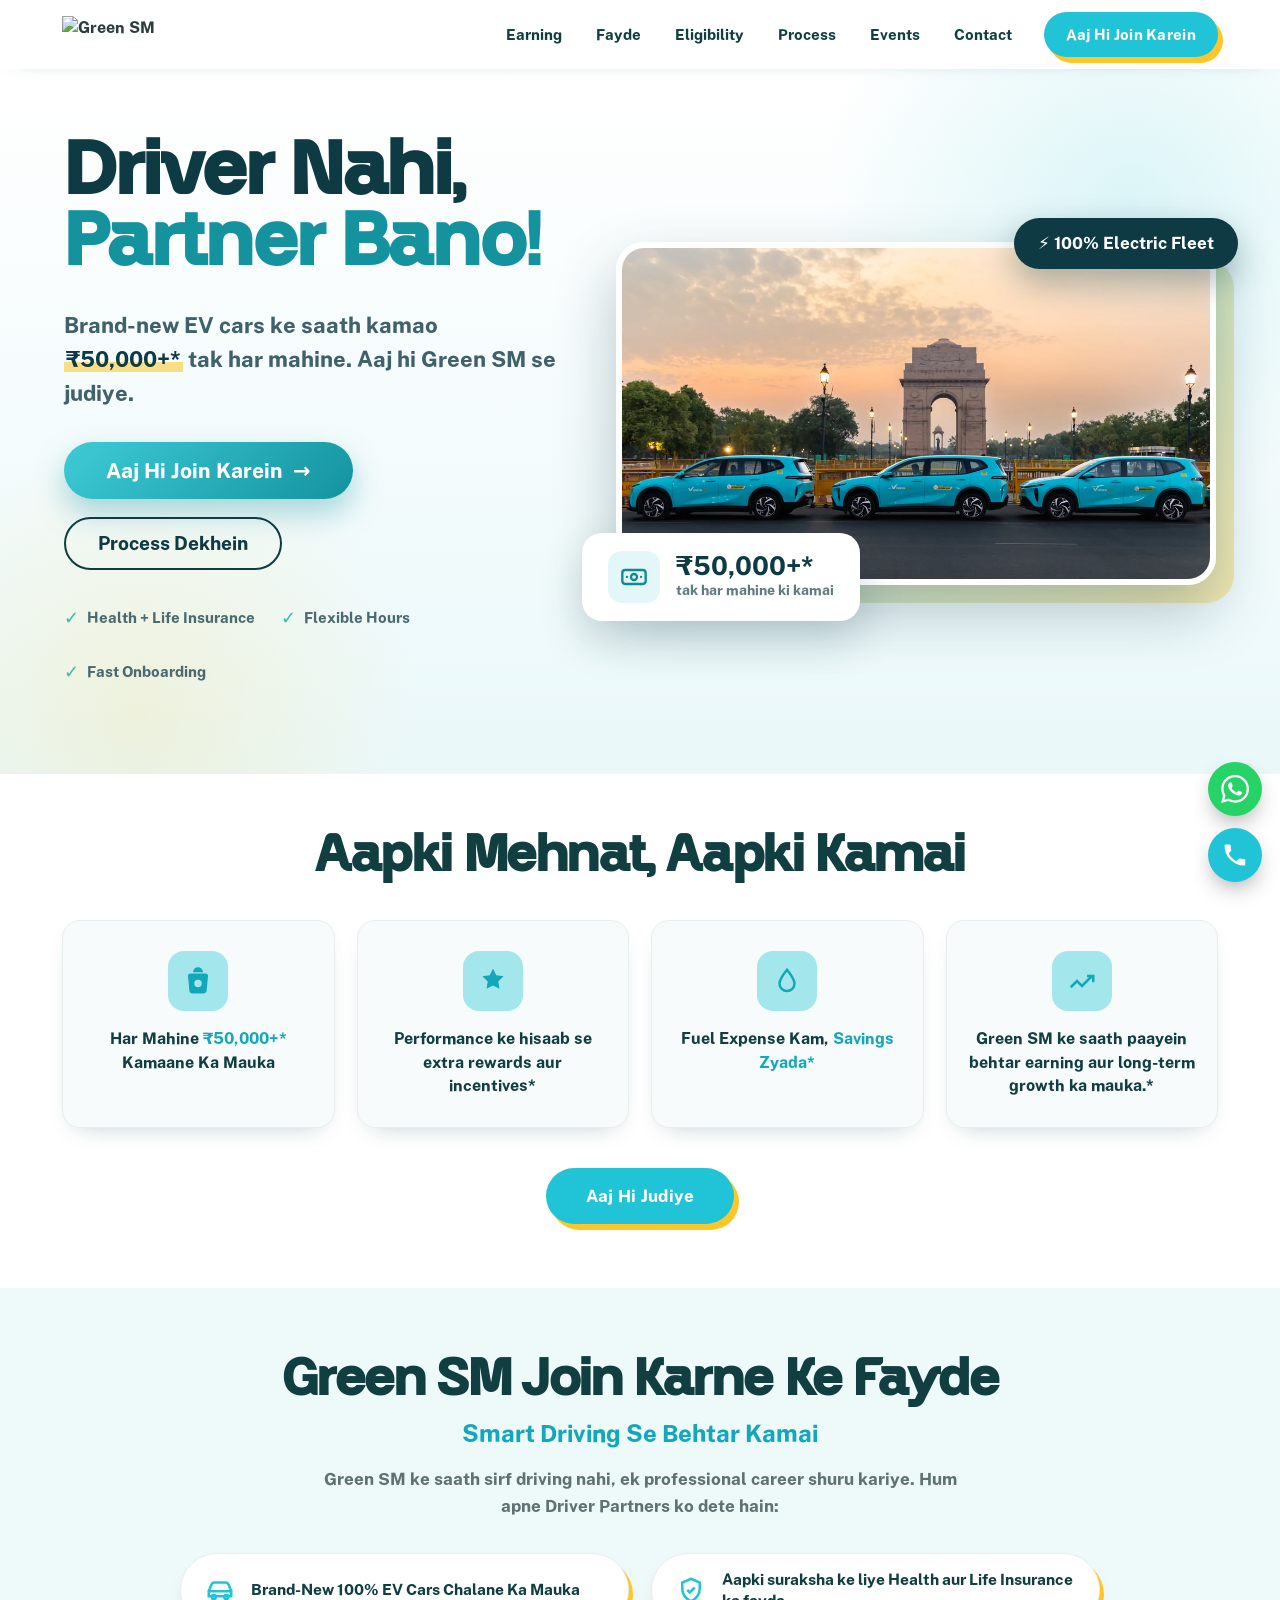
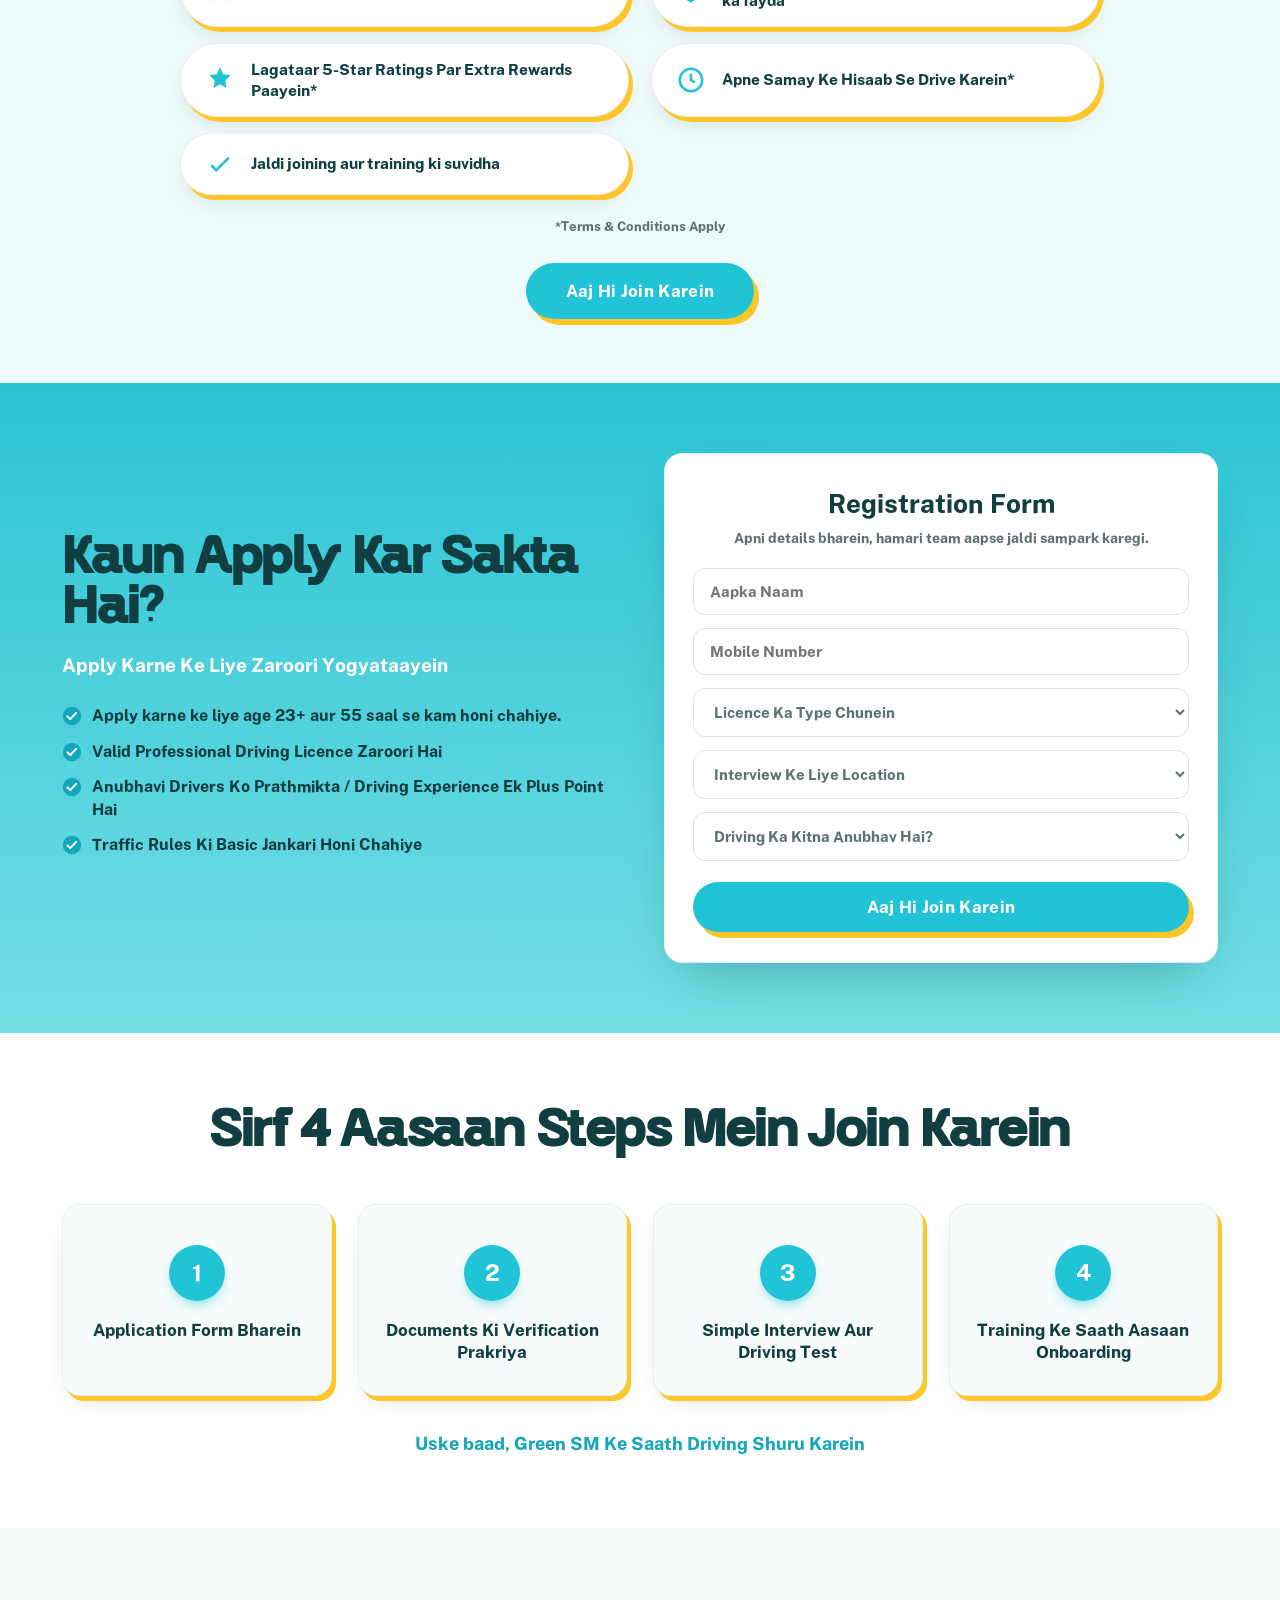
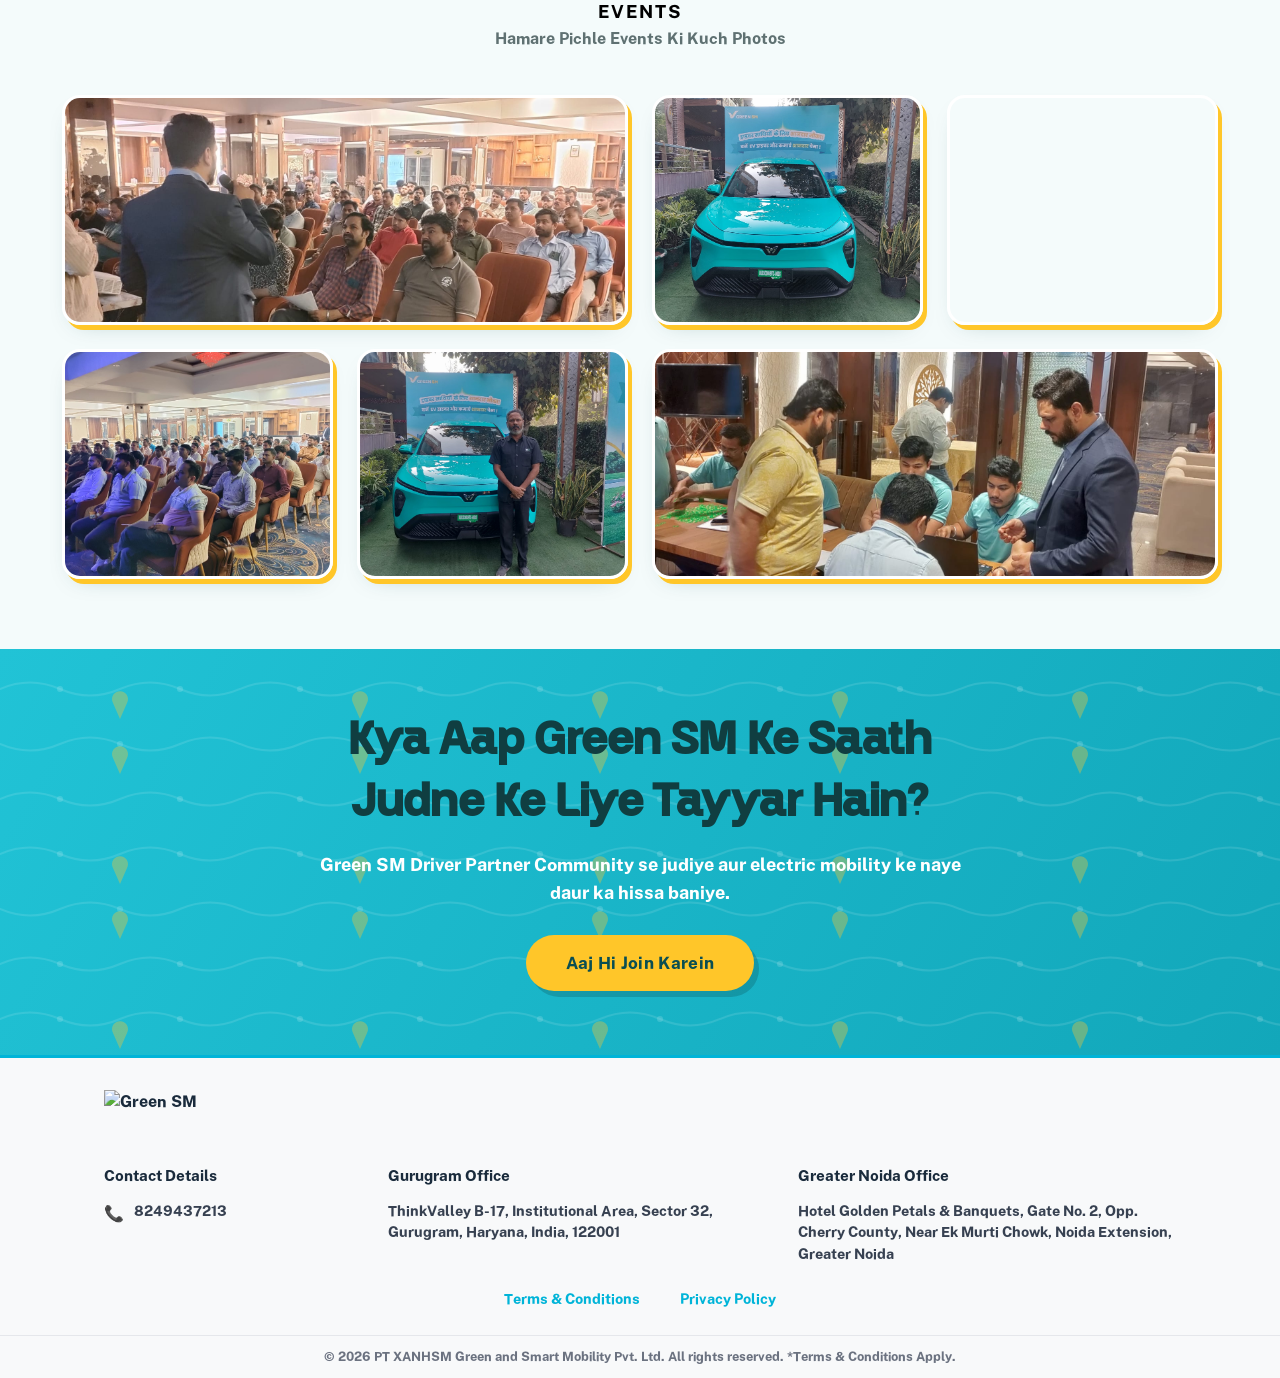
==== commit 8450ad30: "IMPROVE: Comment out hiring message for driver partners in index.html" ====
--- a/index.html
+++ b/index.html
@@ -104,7 +104,7 @@
           </div>
           <div class="h1b-chip-ev">&#9889; 100% Electric Fleet</div>
         </div>
-        <p class="h1b-rating"><span class="h1b-stars">&#9733;&#9733;&#9733;&#9733;&#9733;</span> Delhi NCR mein driver partners ke liye hiring abhi chalu hai</p>
+        <!-- <p class="h1b-rating"><span class="h1b-stars">&#9733;&#9733;&#9733;&#9733;&#9733;</span> Delhi NCR mein driver partners ke liye hiring abhi chalu hai</p> -->
       </div>
     </div>
   </section>
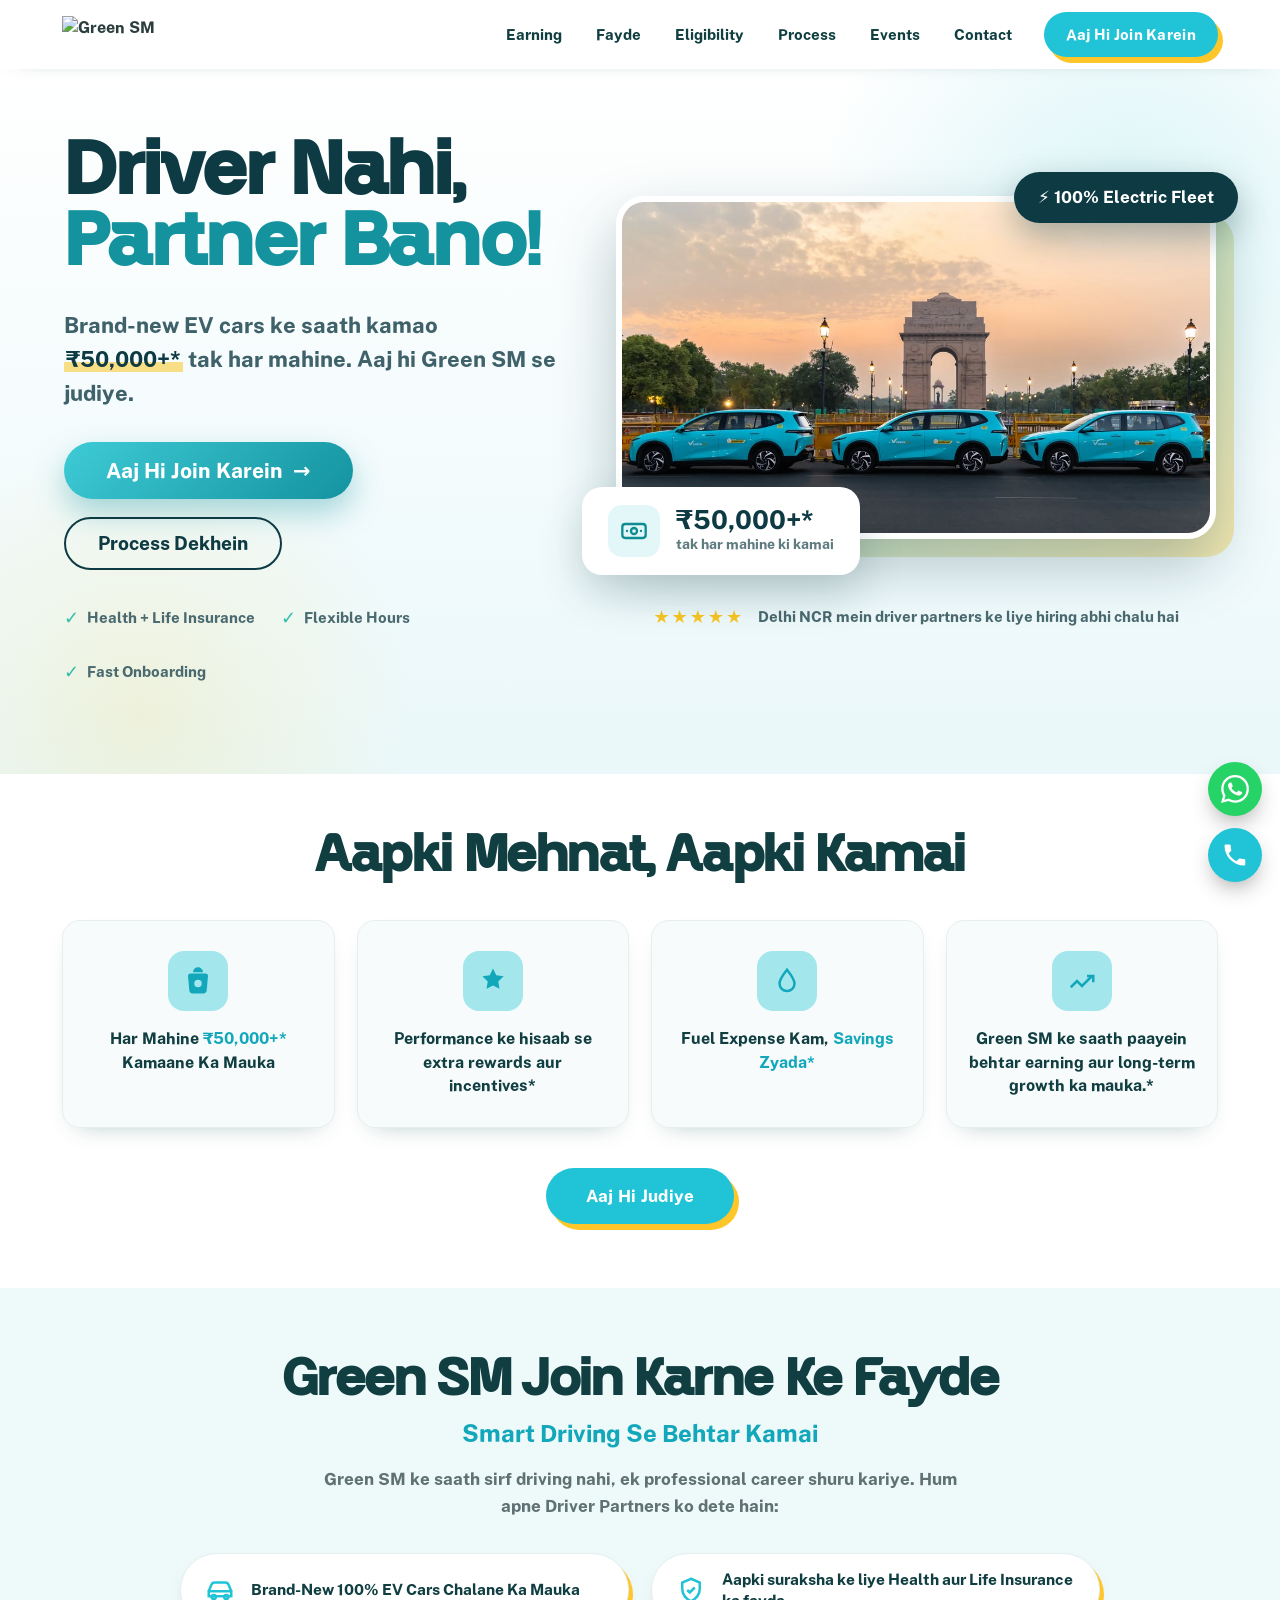
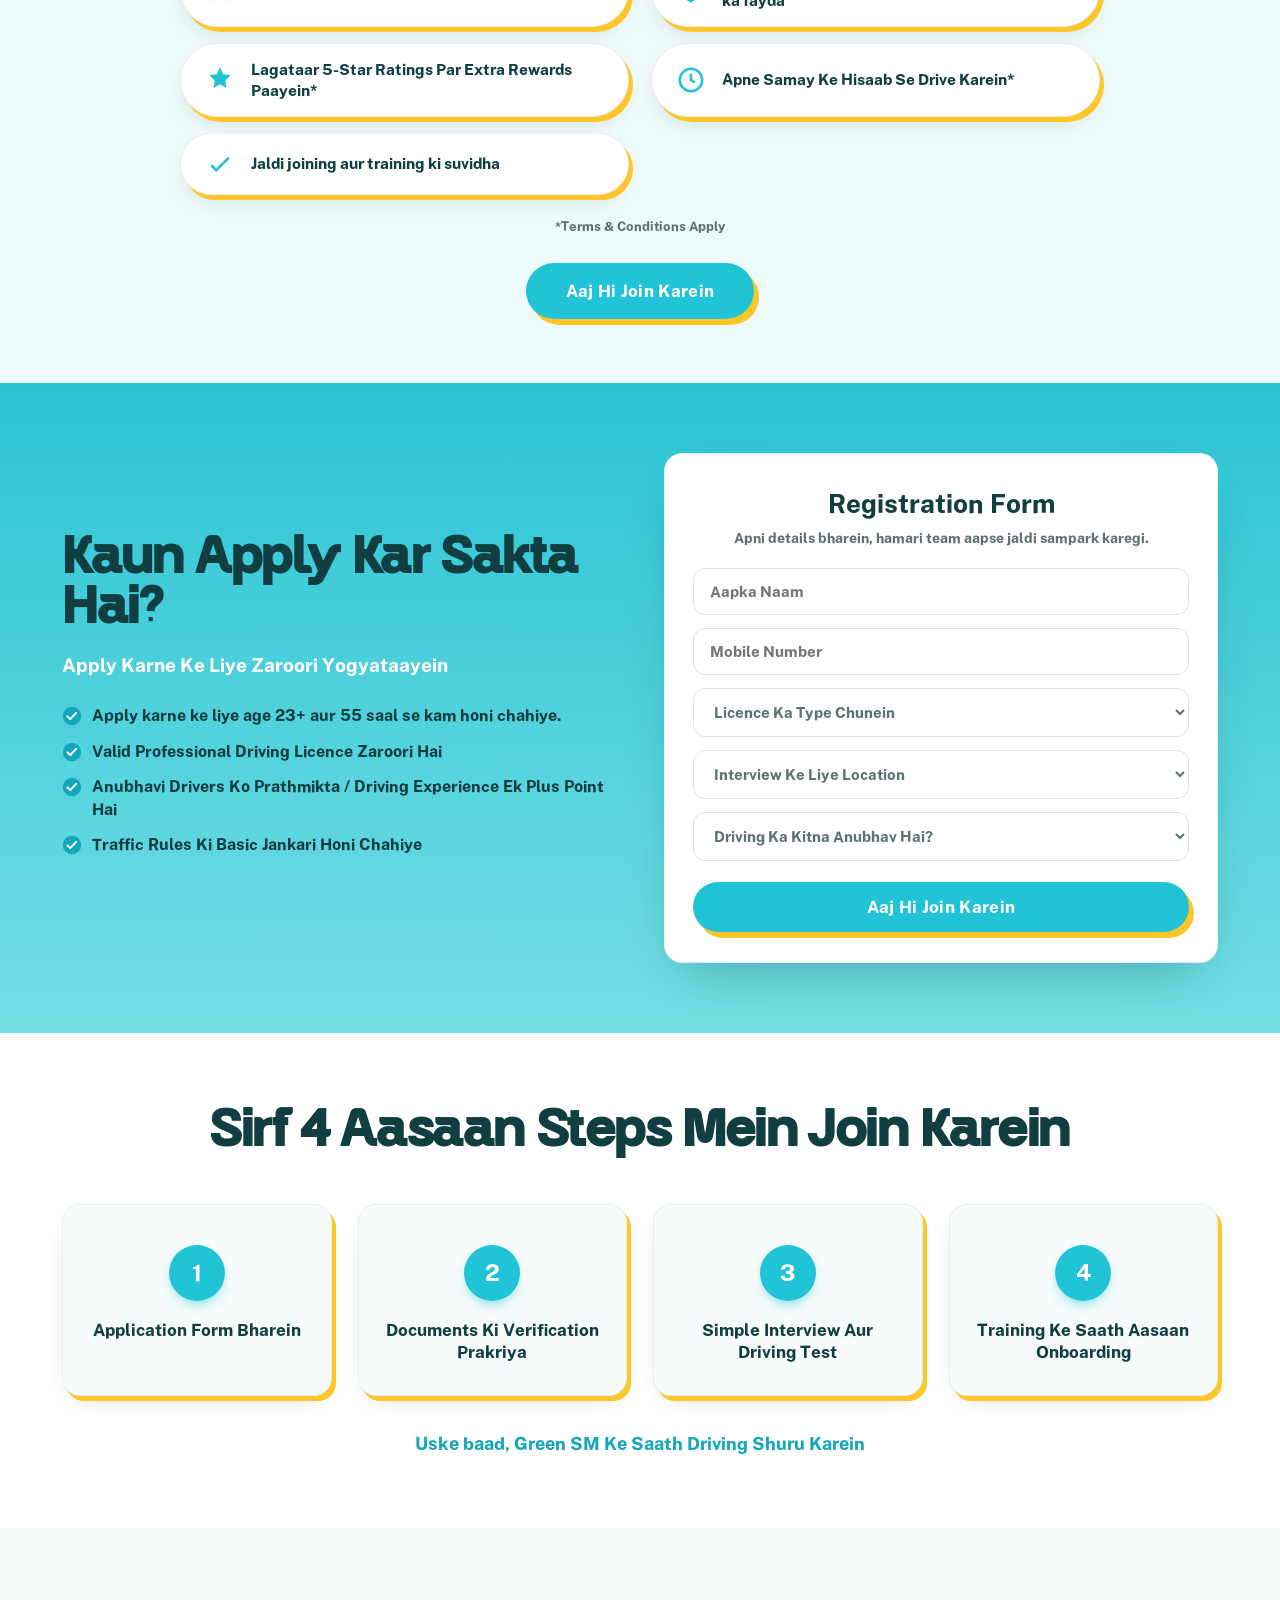
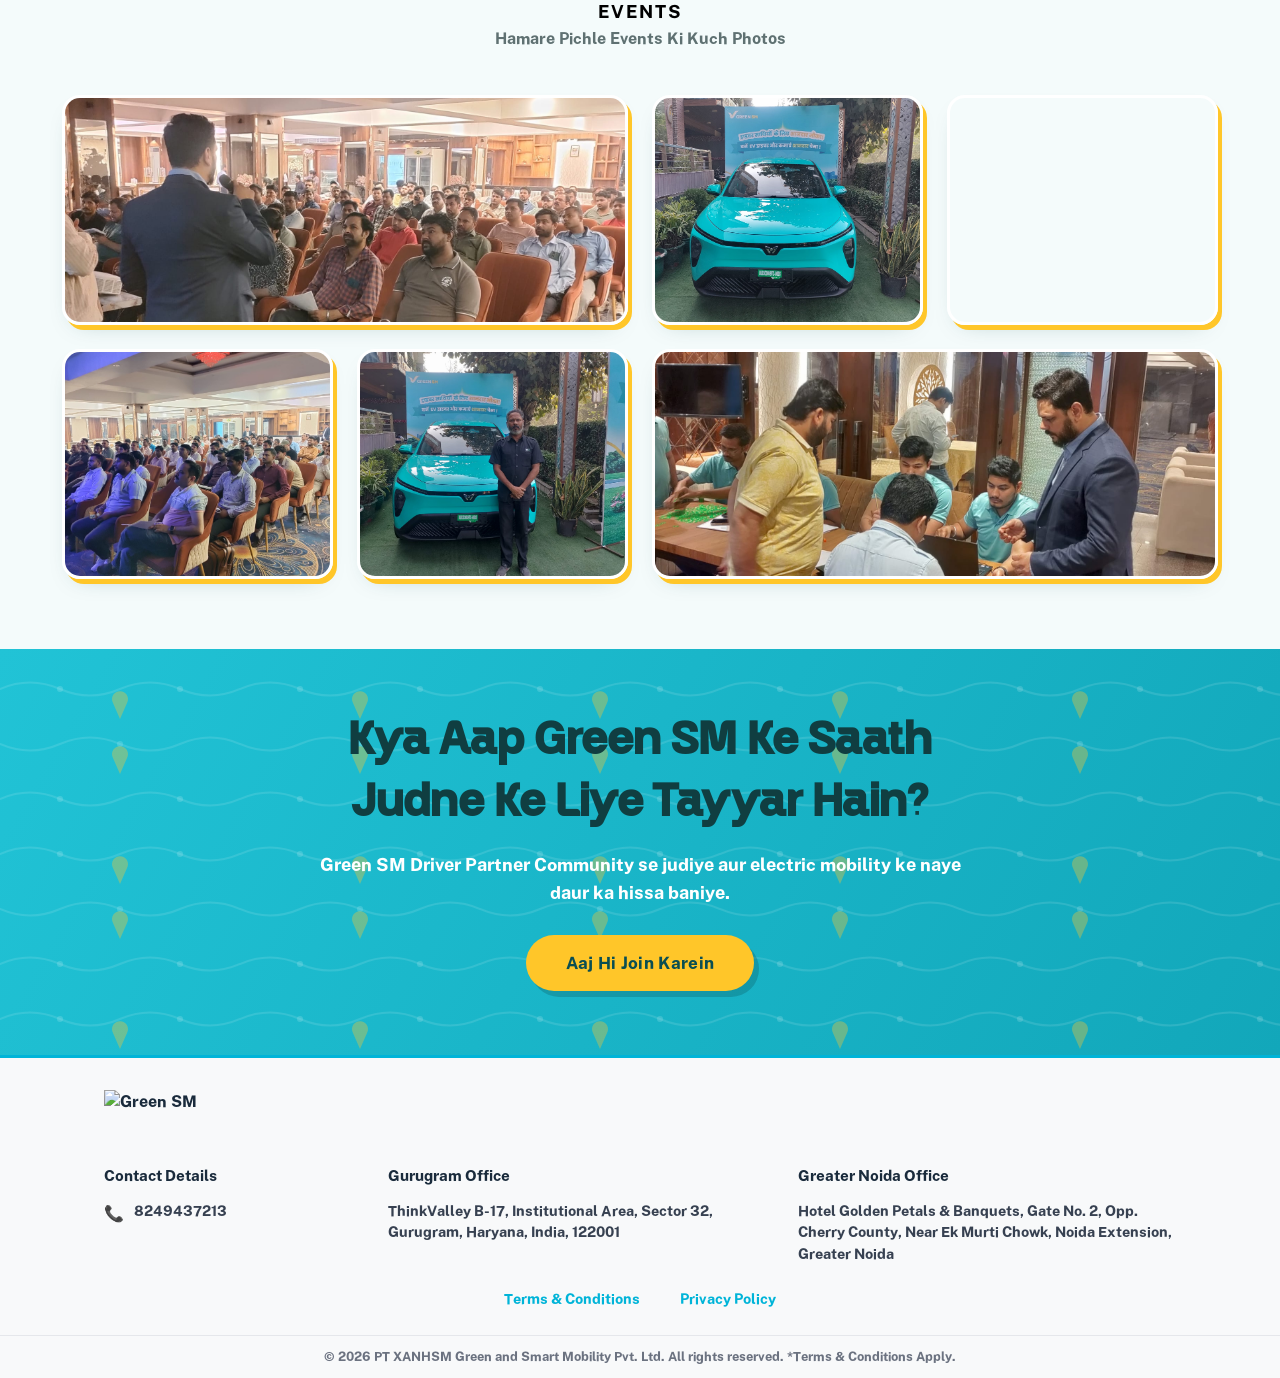
==== commit 64189dd7: "RESTORE: Uncomment hiring message for driver partners in index.html" ====
--- a/index.html
+++ b/index.html
@@ -104,7 +104,7 @@
           </div>
           <div class="h1b-chip-ev">&#9889; 100% Electric Fleet</div>
         </div>
-        <!-- <p class="h1b-rating"><span class="h1b-stars">&#9733;&#9733;&#9733;&#9733;&#9733;</span> Delhi NCR mein driver partners ke liye hiring abhi chalu hai</p> -->
+        <p class="h1b-rating"><span class="h1b-stars">&#9733;&#9733;&#9733;&#9733;&#9733;</span> Delhi NCR mein driver partners ke liye hiring abhi chalu hai</p>
       </div>
     </div>
   </section>
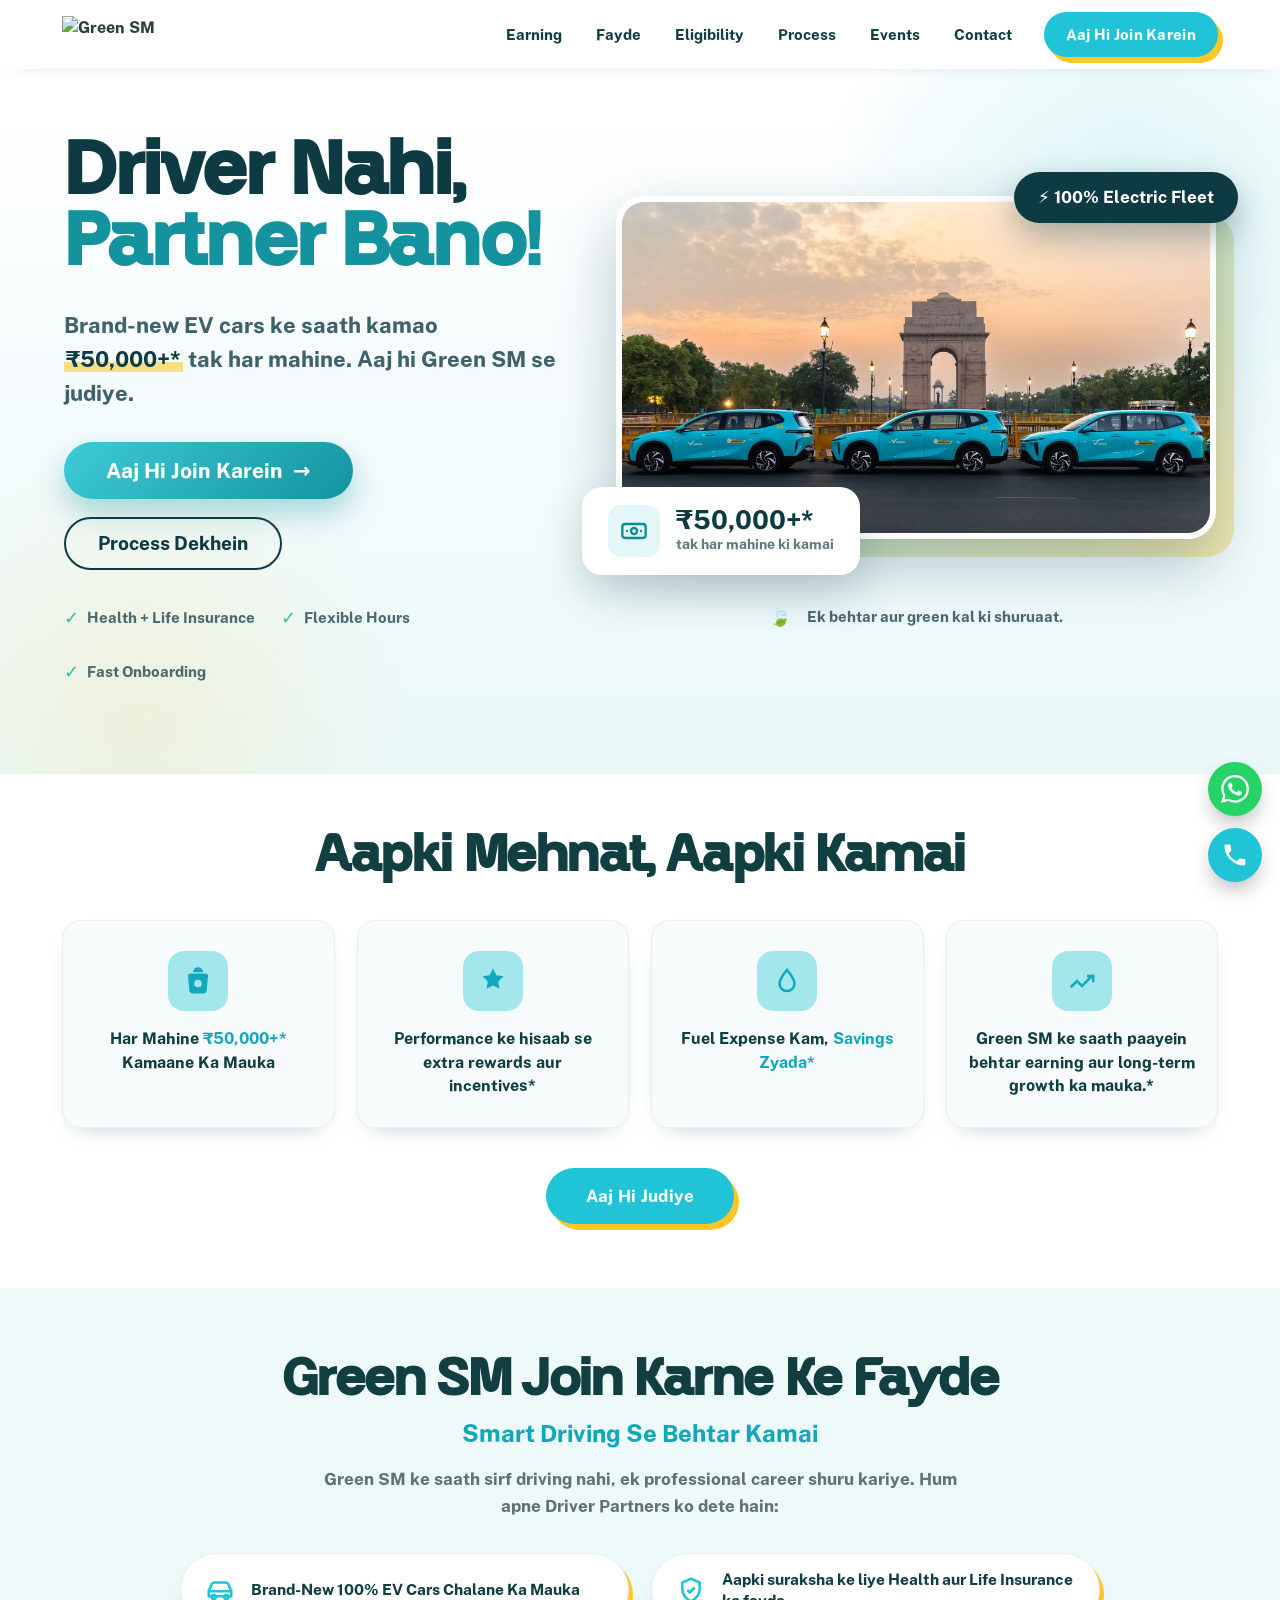
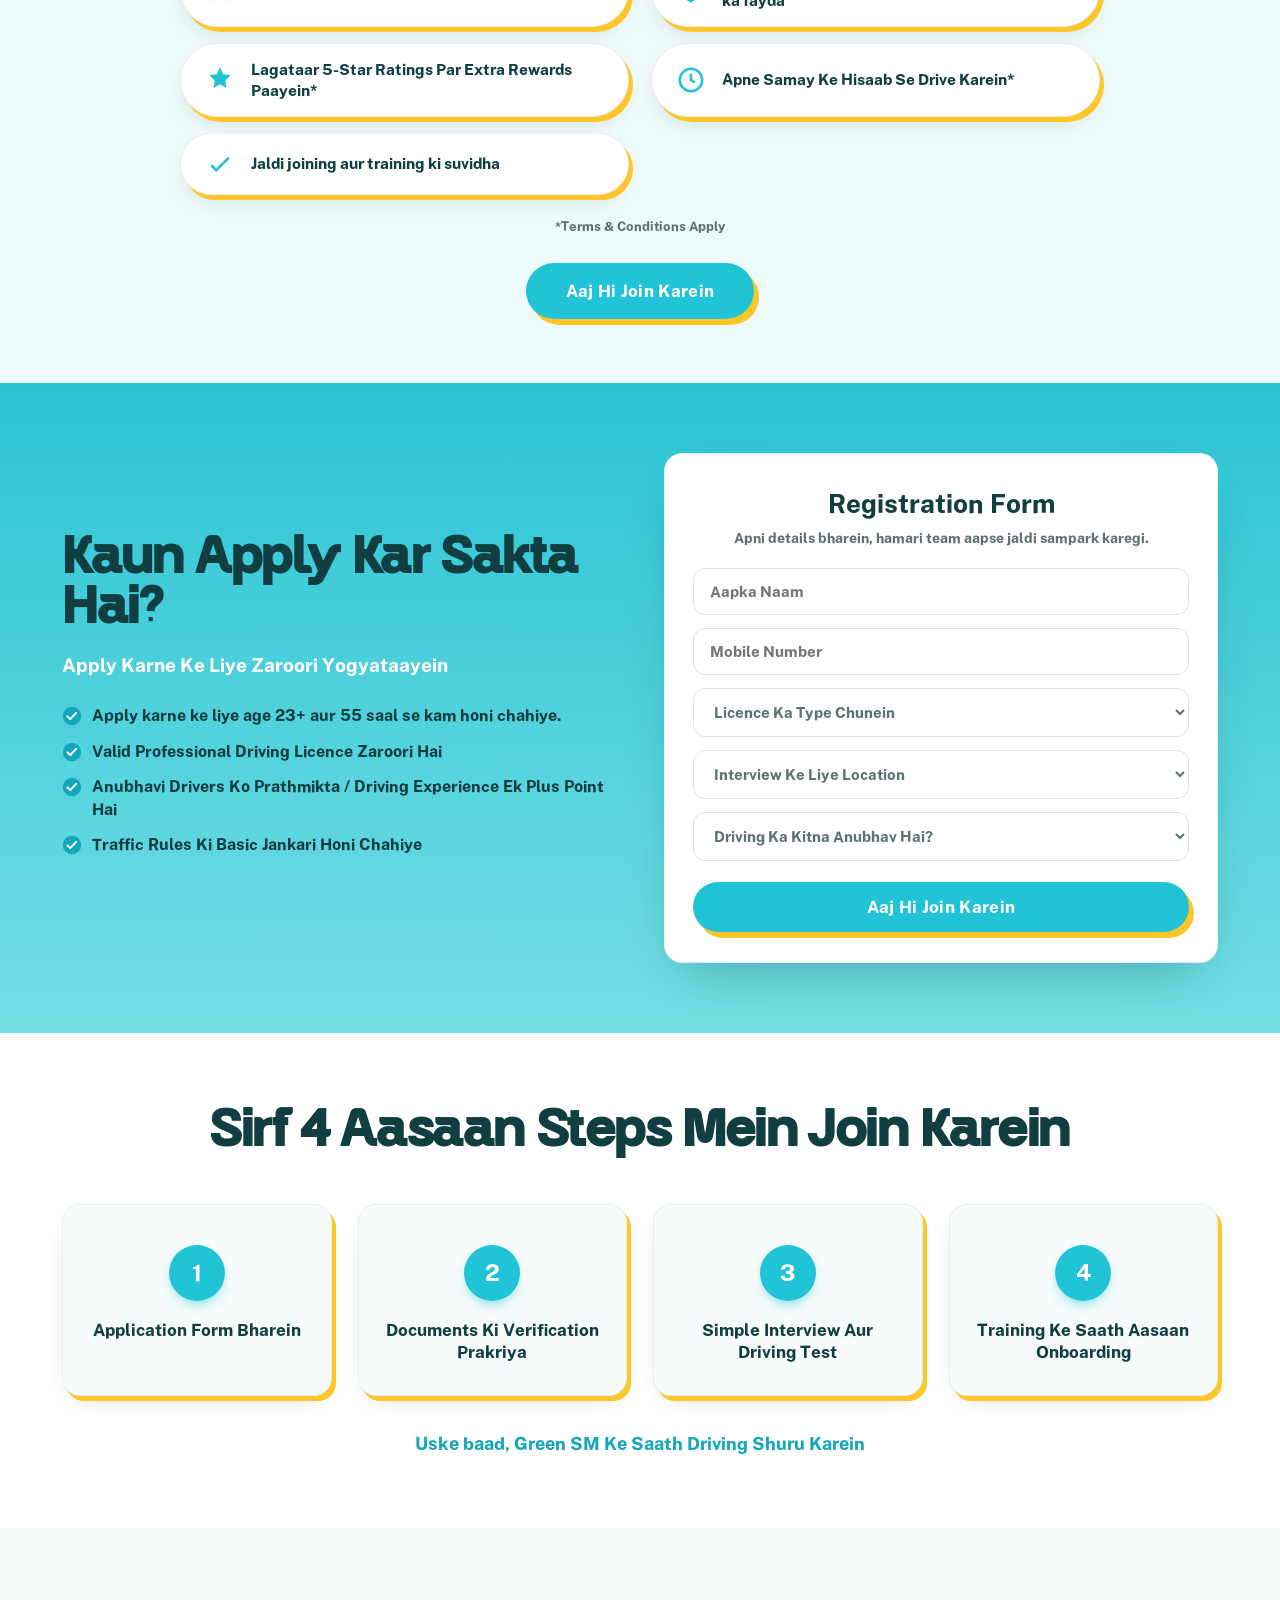
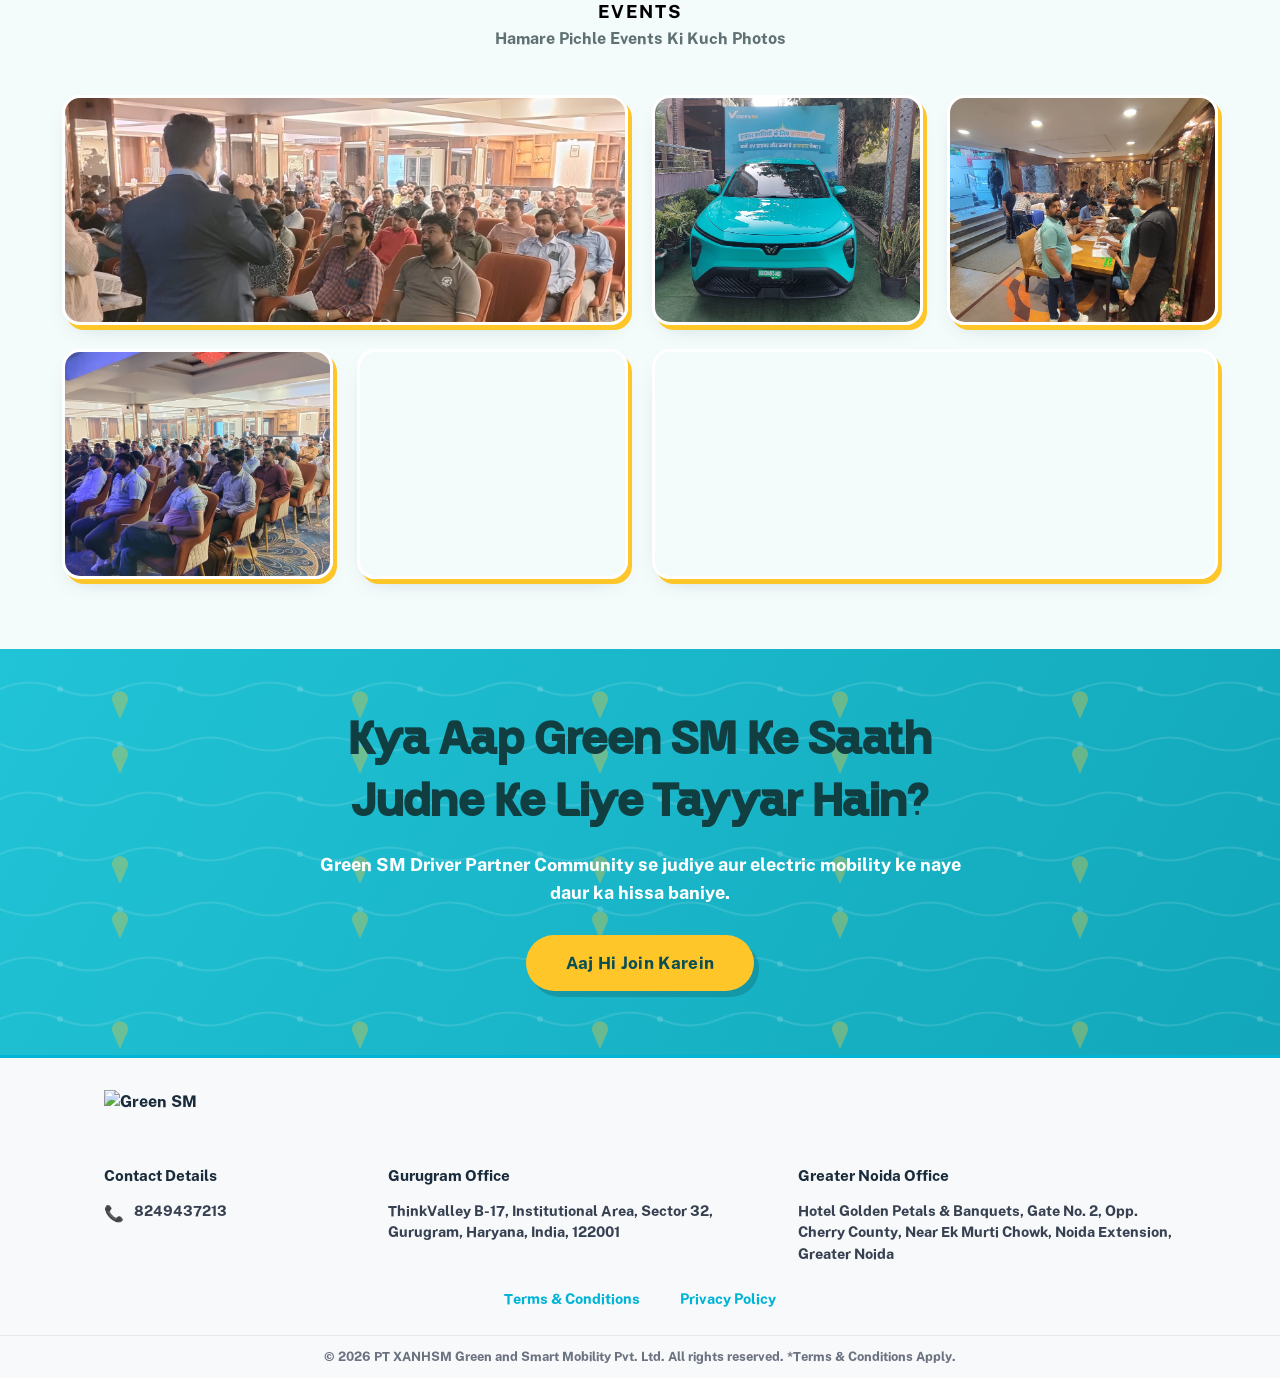
==== commit 3a66545d: "IMPROVE: Update hiring message for driver partners and enhance engagement with a new tagline in inde" ====
--- a/index.html
+++ b/index.html
@@ -104,7 +104,8 @@
           </div>
           <div class="h1b-chip-ev">&#9889; 100% Electric Fleet</div>
         </div>
-        <p class="h1b-rating"><span class="h1b-stars">&#9733;&#9733;&#9733;&#9733;&#9733;</span> Delhi NCR mein driver partners ke liye hiring abhi chalu hai</p>
+        <!-- <p class="h1b-rating"><span class="h1b-stars">&#9733;&#9733;&#9733;&#9733;&#9733;</span> Delhi NCR mein driver partners ke liye hiring abhi chalu hai</p> -->
+        <p class="h1b-rating"><span class="h1b-stars">🍃</span> Ek behtar aur green kal ki shuruaat.</p>
       </div>
     </div>
   </section>
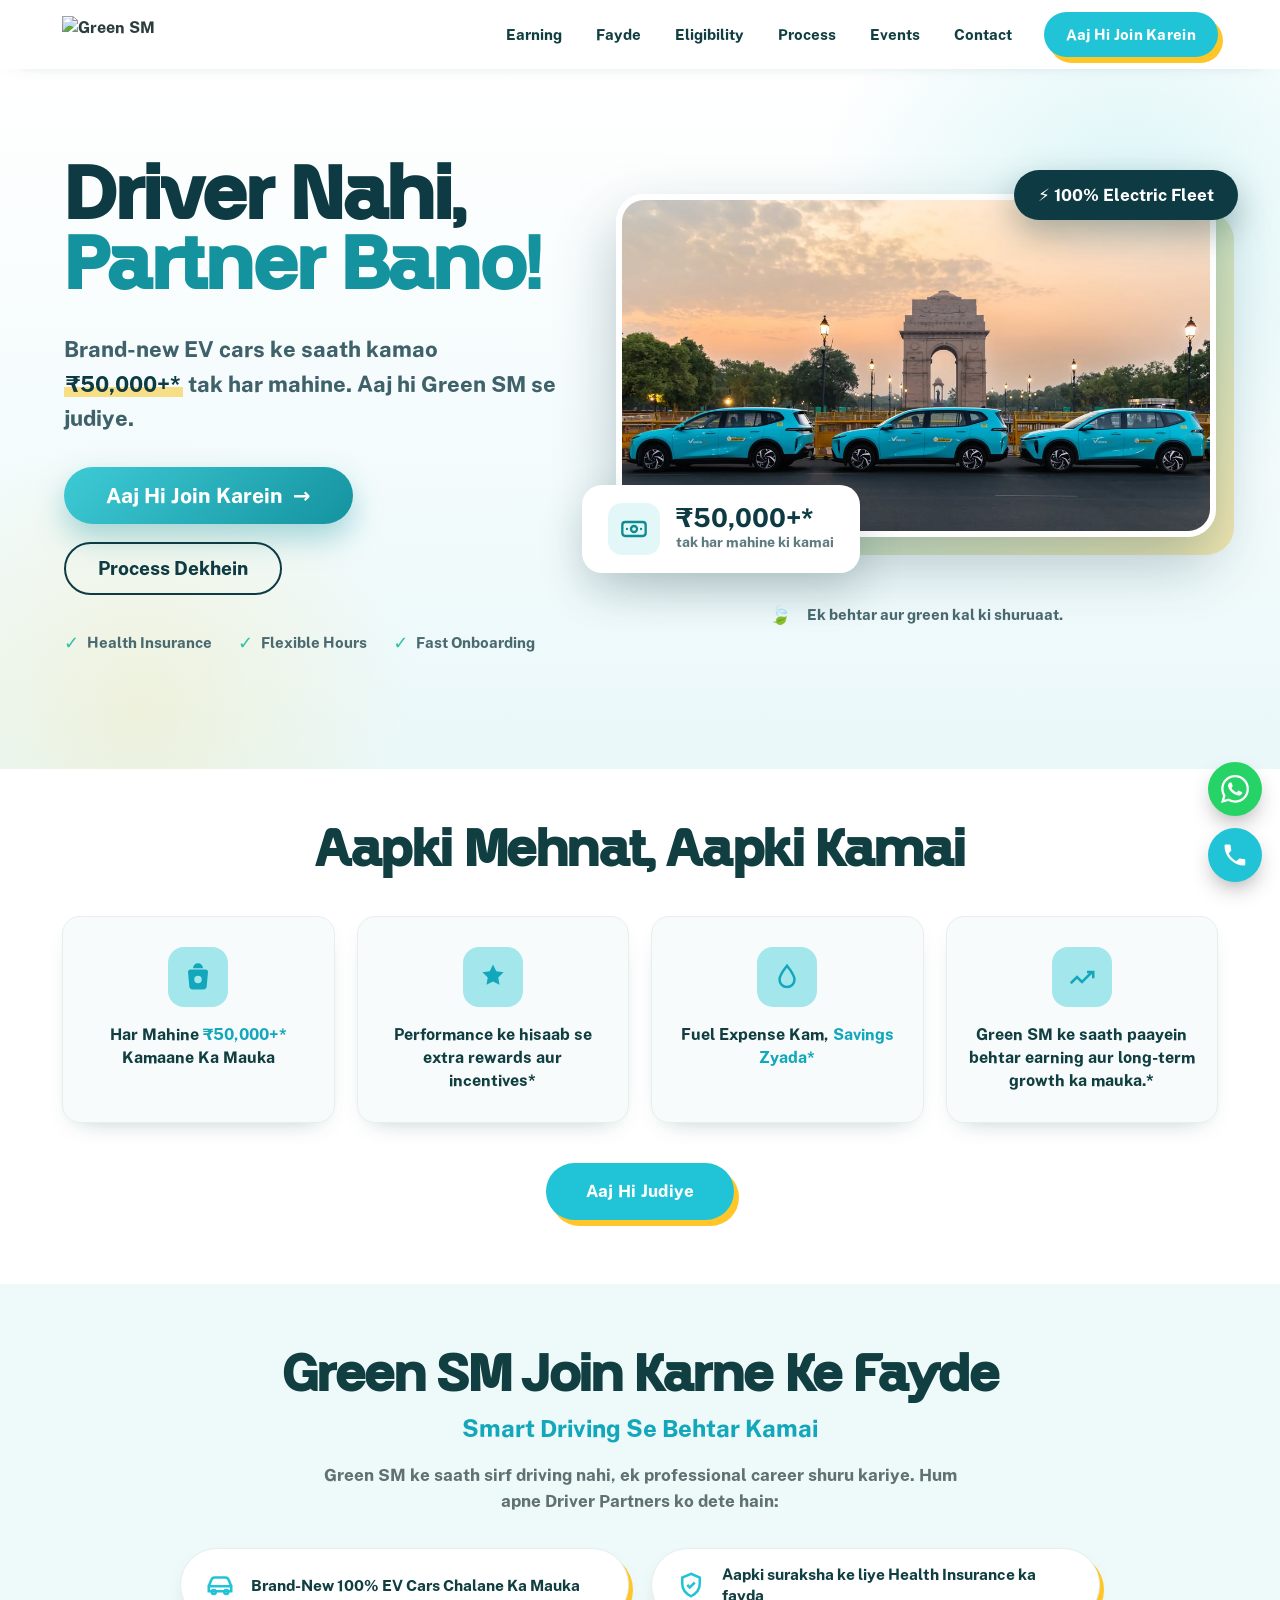
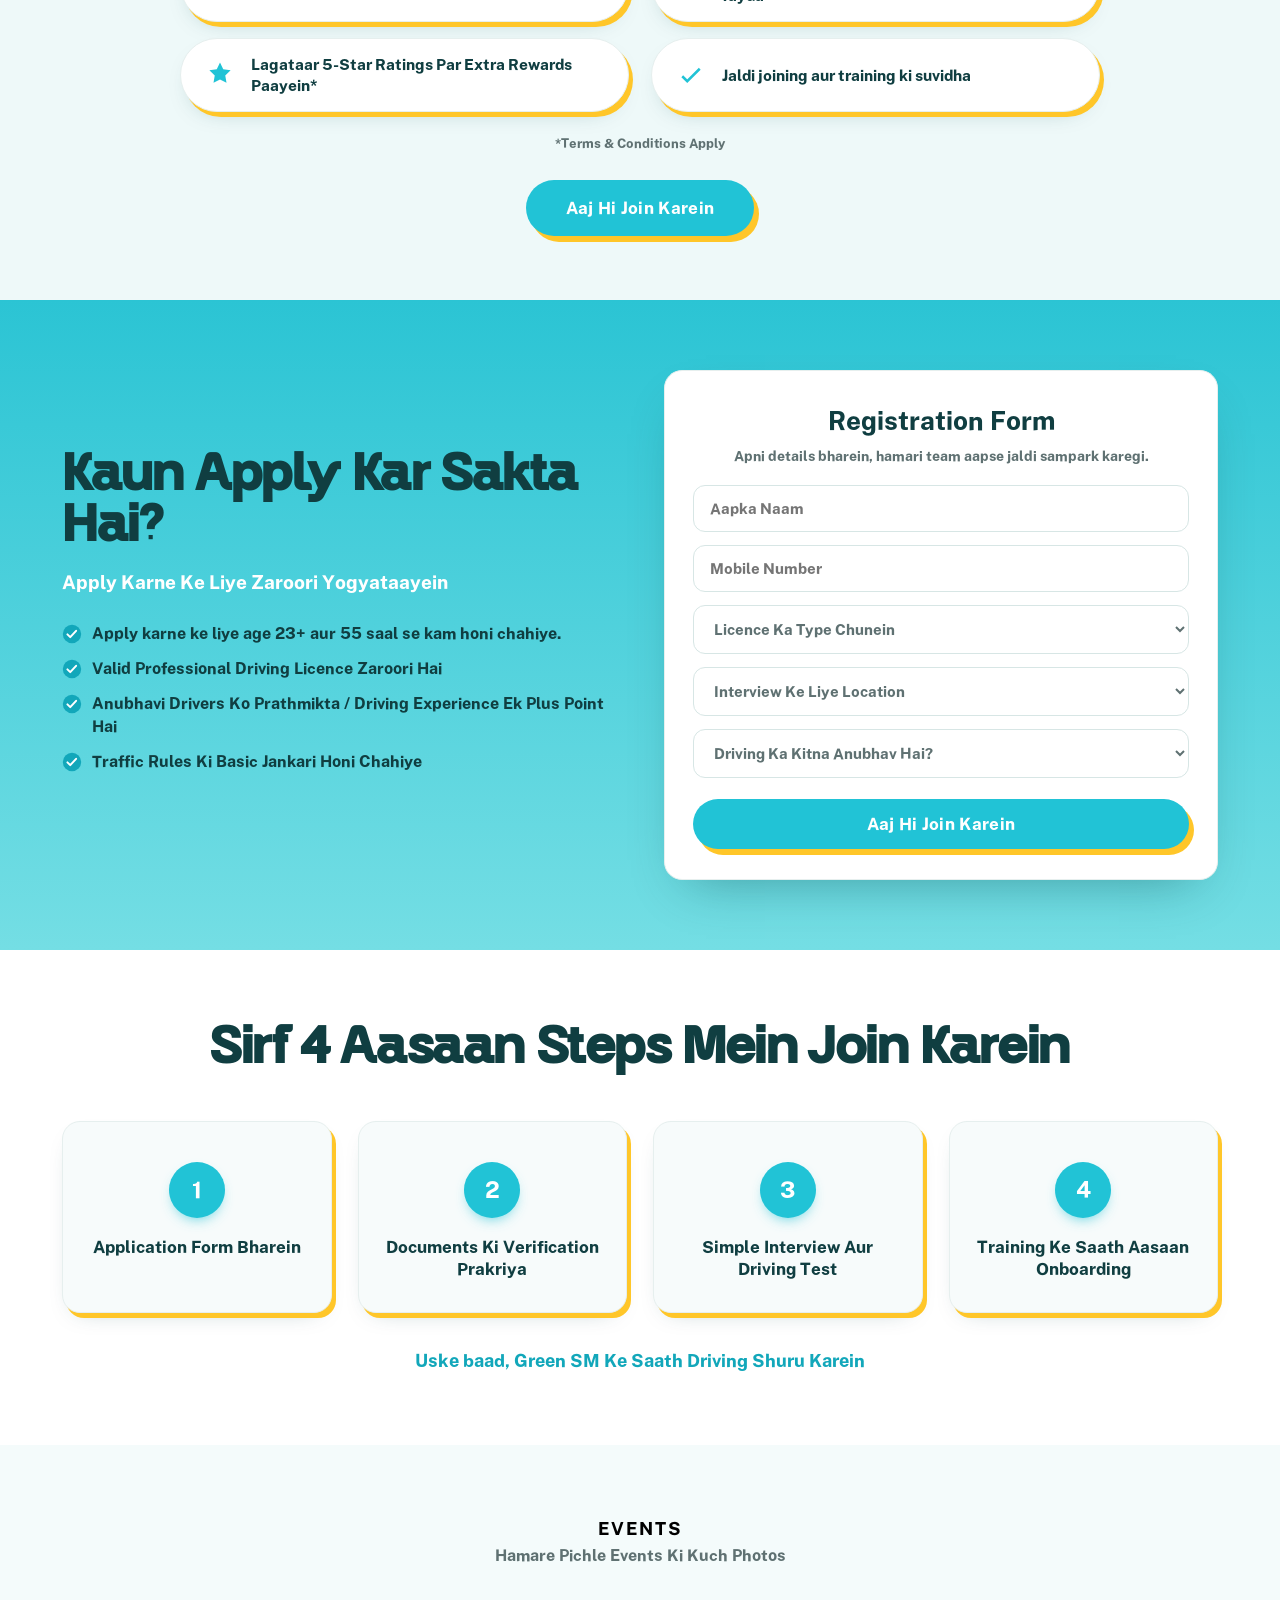
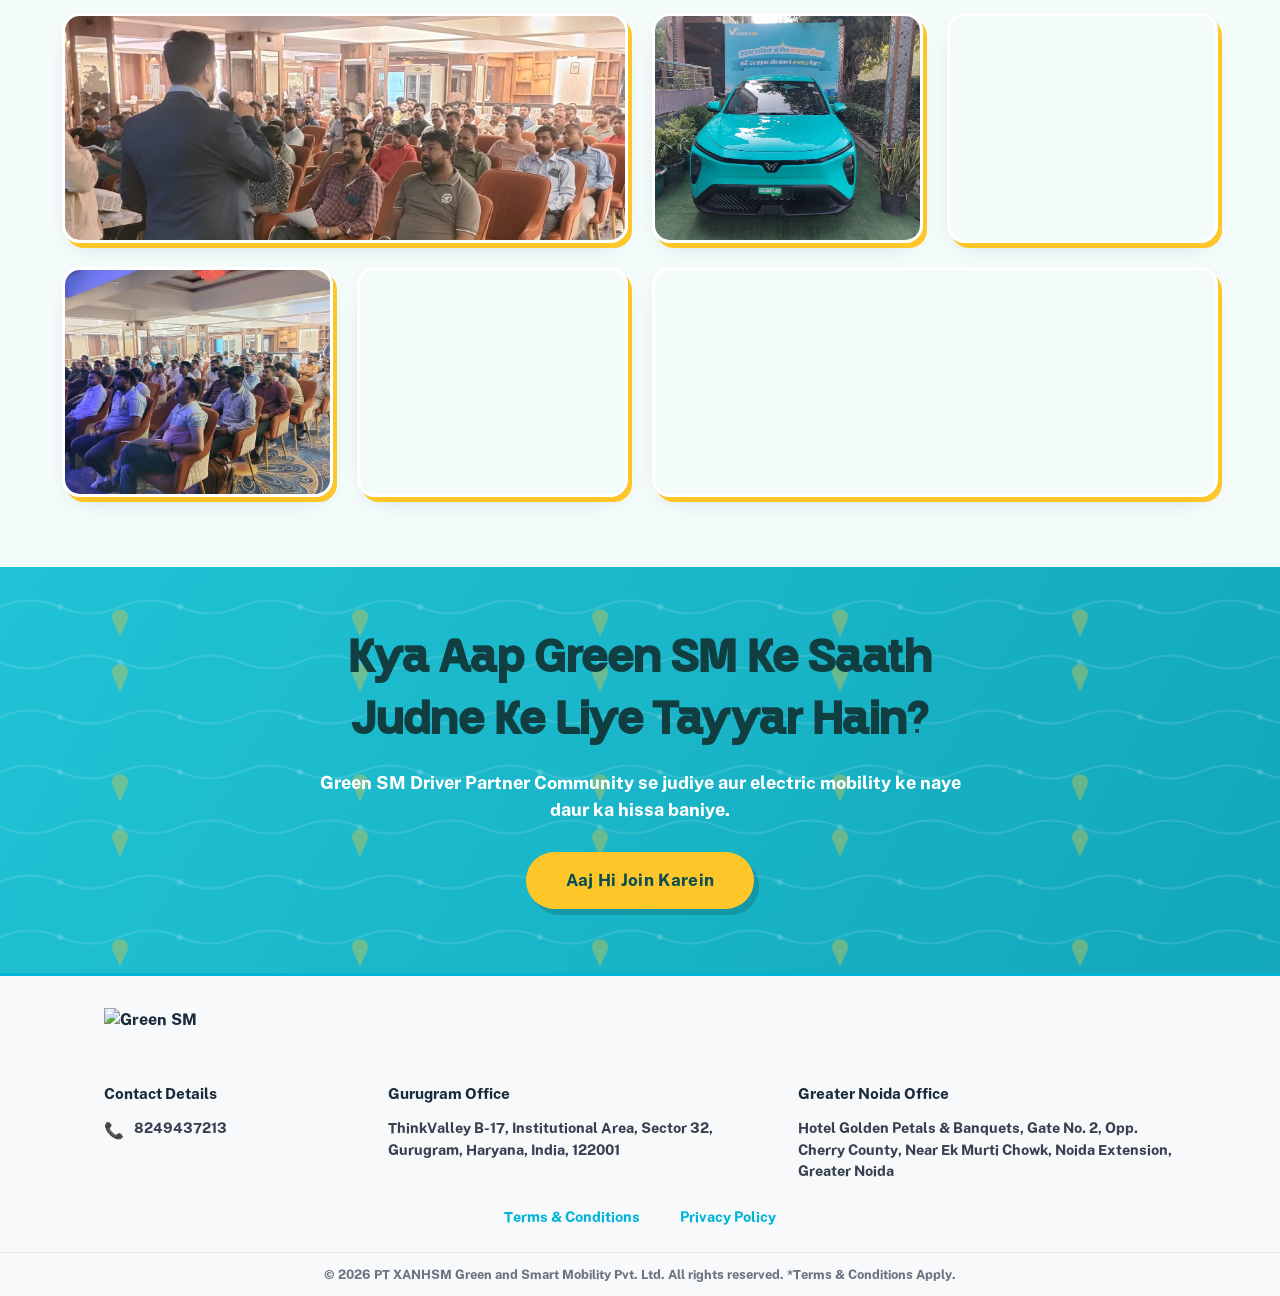
==== commit 012b2a9d: "FIX: index — Health Insurance only, drop flex-hours pill, remove photo captions Mirror the v2 change" ====
--- a/index.html
+++ b/index.html
@@ -90,7 +90,7 @@
           <a href="#process" class="h1b-btn h1b-btn-secondary">Process Dekhein</a>
         </div>
         <div class="h1b-trust">
-          <span><em>&#10003;</em> Health + Life Insurance</span>
+          <span><em>&#10003;</em> Health Insurance</span>
           <span><em>&#10003;</em> Flexible Hours</span>
           <span><em>&#10003;</em> Fast Onboarding</span>
         </div>
@@ -171,15 +171,11 @@
           </div>
           <div class="pill">
             <span class="pill-ic"><svg viewBox="0 0 24 24" fill="none" stroke="currentColor" stroke-width="2"><path d="M12 3l7 3v5c0 4.5-3 8-7 10-4-2-7-5.5-7-10V6z"/><path d="M9 12l2 2 4-4"/></svg></span>
-            <p>Aapki suraksha ke liye Health aur Life Insurance ka fayda</p>
+            <p>Aapki suraksha ke liye Health Insurance ka fayda</p>
           </div>
           <div class="pill">
             <span class="pill-ic"><svg viewBox="0 0 24 24" fill="currentColor"><path d="M12 2l2.6 5.3 5.9.9-4.3 4.1 1 5.8L12 15.6 6.8 18.2l1-5.8L3.5 8.2l5.9-.9z"/></svg></span>
             <p>Lagataar 5-Star Ratings Par Extra Rewards Paayein*</p>
-          </div>
-          <div class="pill">
-            <span class="pill-ic"><svg viewBox="0 0 24 24" fill="none" stroke="currentColor" stroke-width="2"><circle cx="12" cy="12" r="9"/><path d="M12 7v5l3 2"/></svg></span>
-            <p>Apne Samay Ke Hisaab Se Drive Karein*</p>
           </div>
           <div class="pill">
             <span class="pill-ic"><svg viewBox="0 0 24 24" fill="none" stroke="currentColor" stroke-width="2"><path d="M5 13l4 4L19 7"/></svg></span>
@@ -284,27 +280,21 @@
       <div class="events-grid">
         <figure class="event-img event-img-wide">
           <img src="assets/images/event-03.jpg" alt="Green SM hiring event — speaker addressing driver candidates" class="ev-top" loading="lazy" decoding="async" />
-          <figcaption class="event-cap">Team ne EV driving ke fayde live samjhaye</figcaption>
         </figure>
         <figure class="event-img">
           <img src="assets/images/event-04.jpg" alt="Green SM EV car on display at hiring event" loading="lazy" decoding="async" />
-          <figcaption class="event-cap">Brand-new EV cars display par</figcaption>
         </figure>
         <figure class="event-img">
           <img src="assets/images/event-06.jpg" alt="Green SM team processing driver registrations" loading="lazy" decoding="async" />
-          <figcaption class="event-cap">On-spot registration aur guidance</figcaption>
         </figure>
         <figure class="event-img">
           <img src="assets/images/event-01.jpg" alt="Large audience at Green SM driver partner event" loading="lazy" decoding="async" />
-          <figcaption class="event-cap">Sainkdon drivers ek hi chhat ke neeche</figcaption>
         </figure>
         <figure class="event-img">
           <img src="assets/images/event-05.jpg" alt="Driver partner with Green SM EV car" loading="lazy" decoding="async" />
-          <figcaption class="event-cap">Naye driver partners ka swagat</figcaption>
         </figure>
         <figure class="event-img event-img-wide">
           <img src="assets/images/event-02.jpg" alt="Green SM registration desk with team assisting candidates" loading="lazy" decoding="async" />
-          <figcaption class="event-cap">Team ne har candidate ki madad ki</figcaption>
         </figure>
       </div>
     </div>
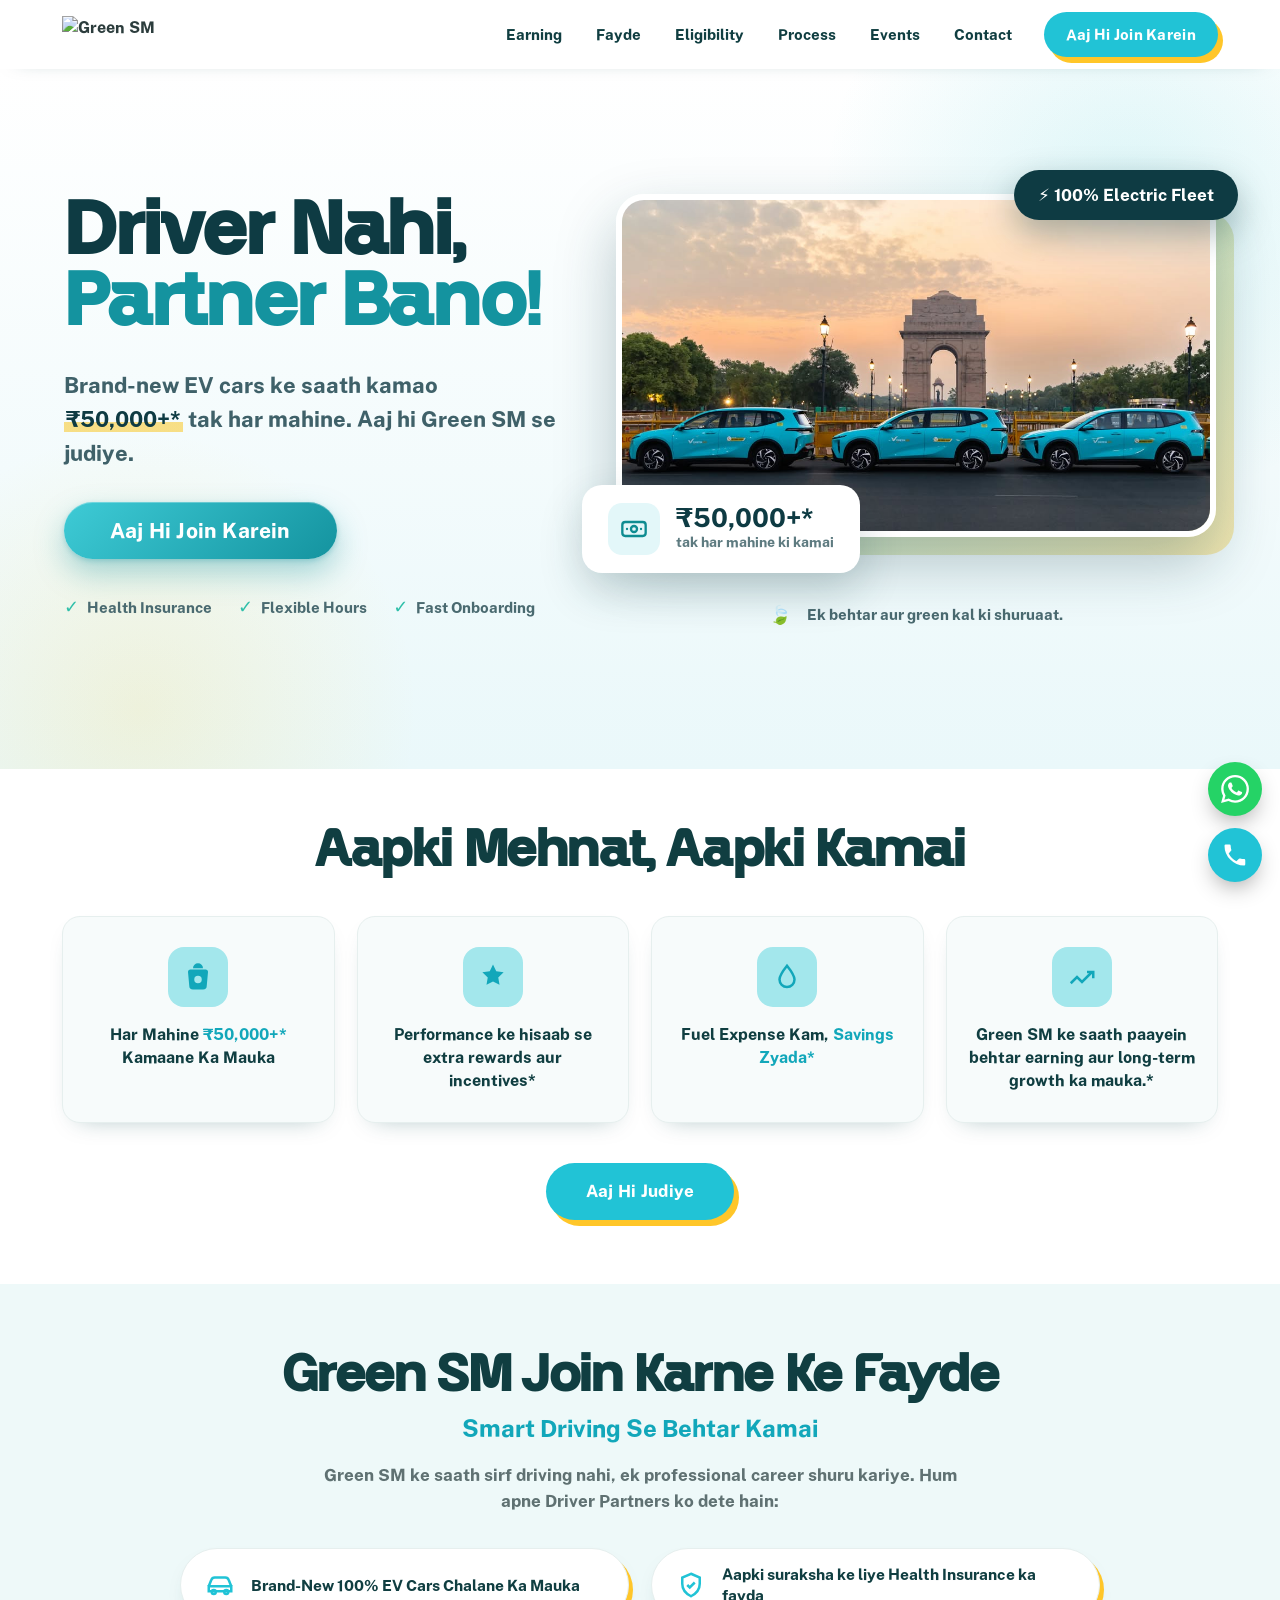
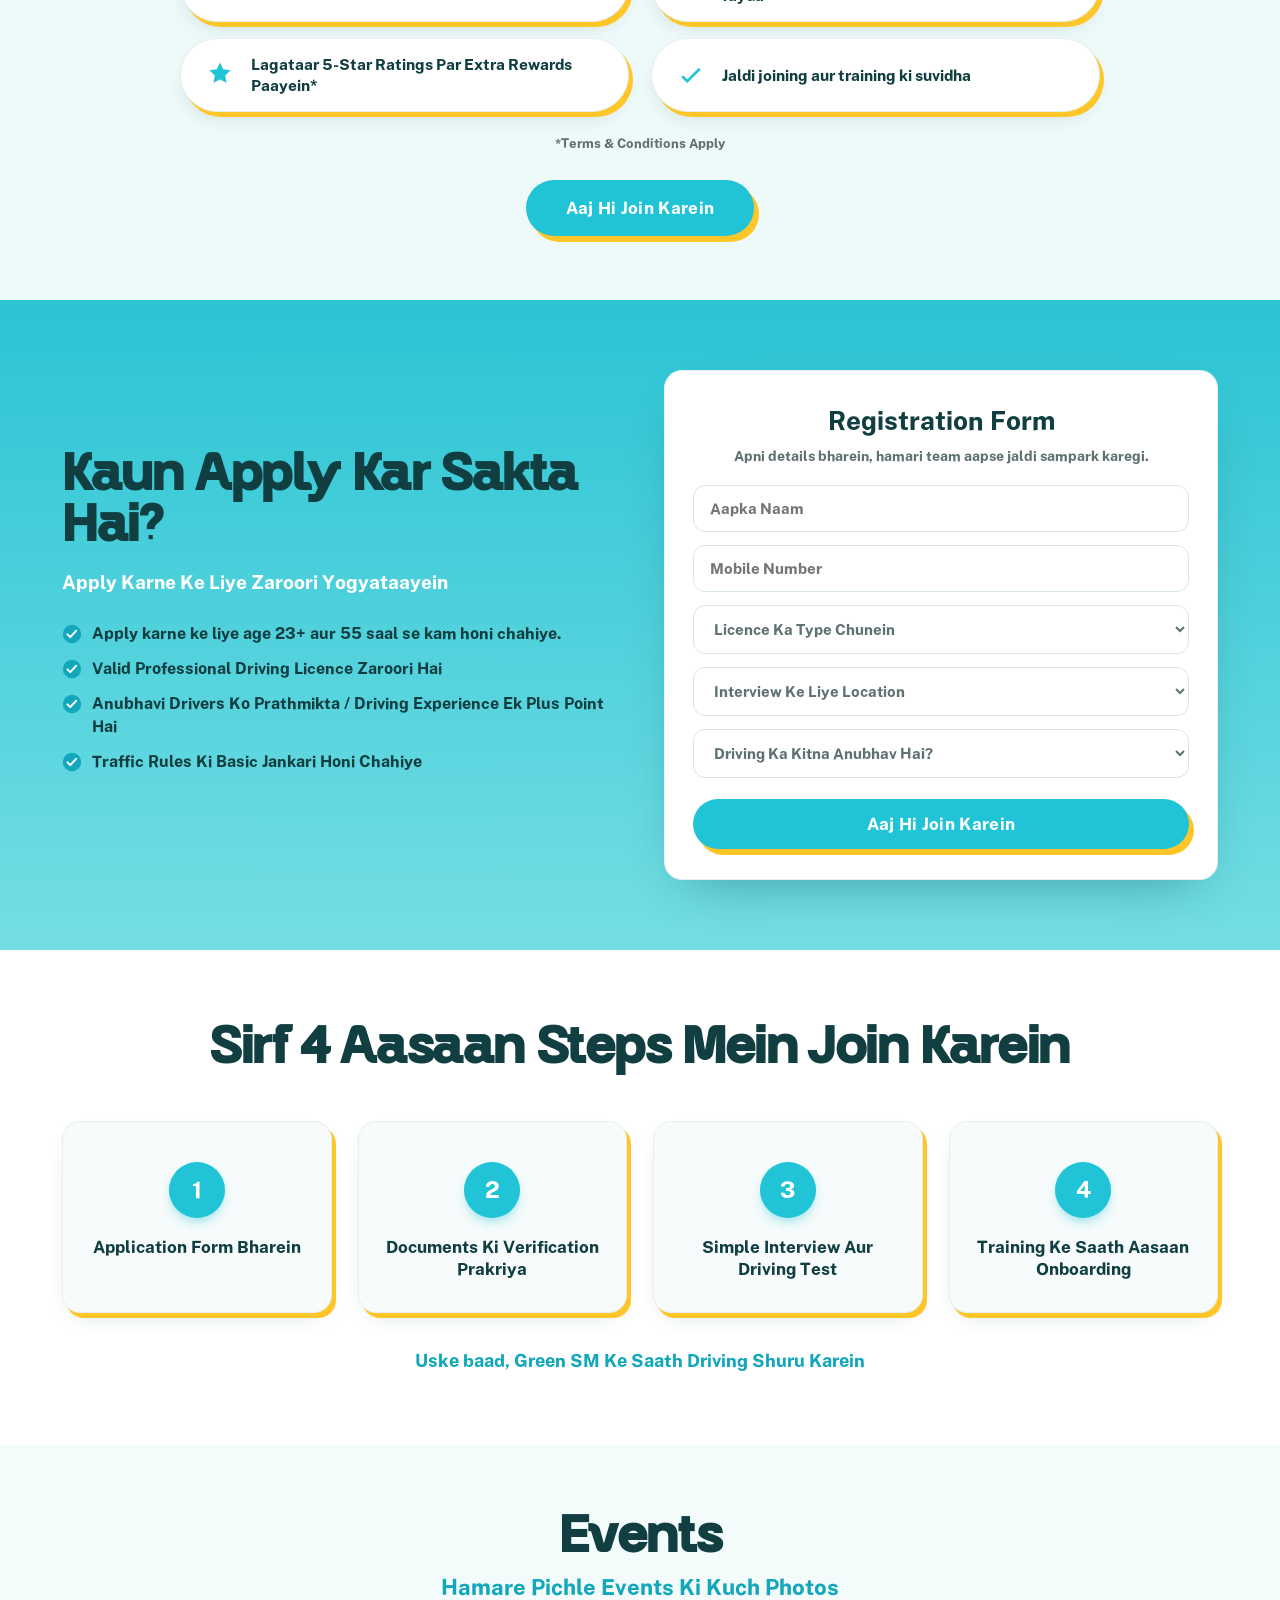
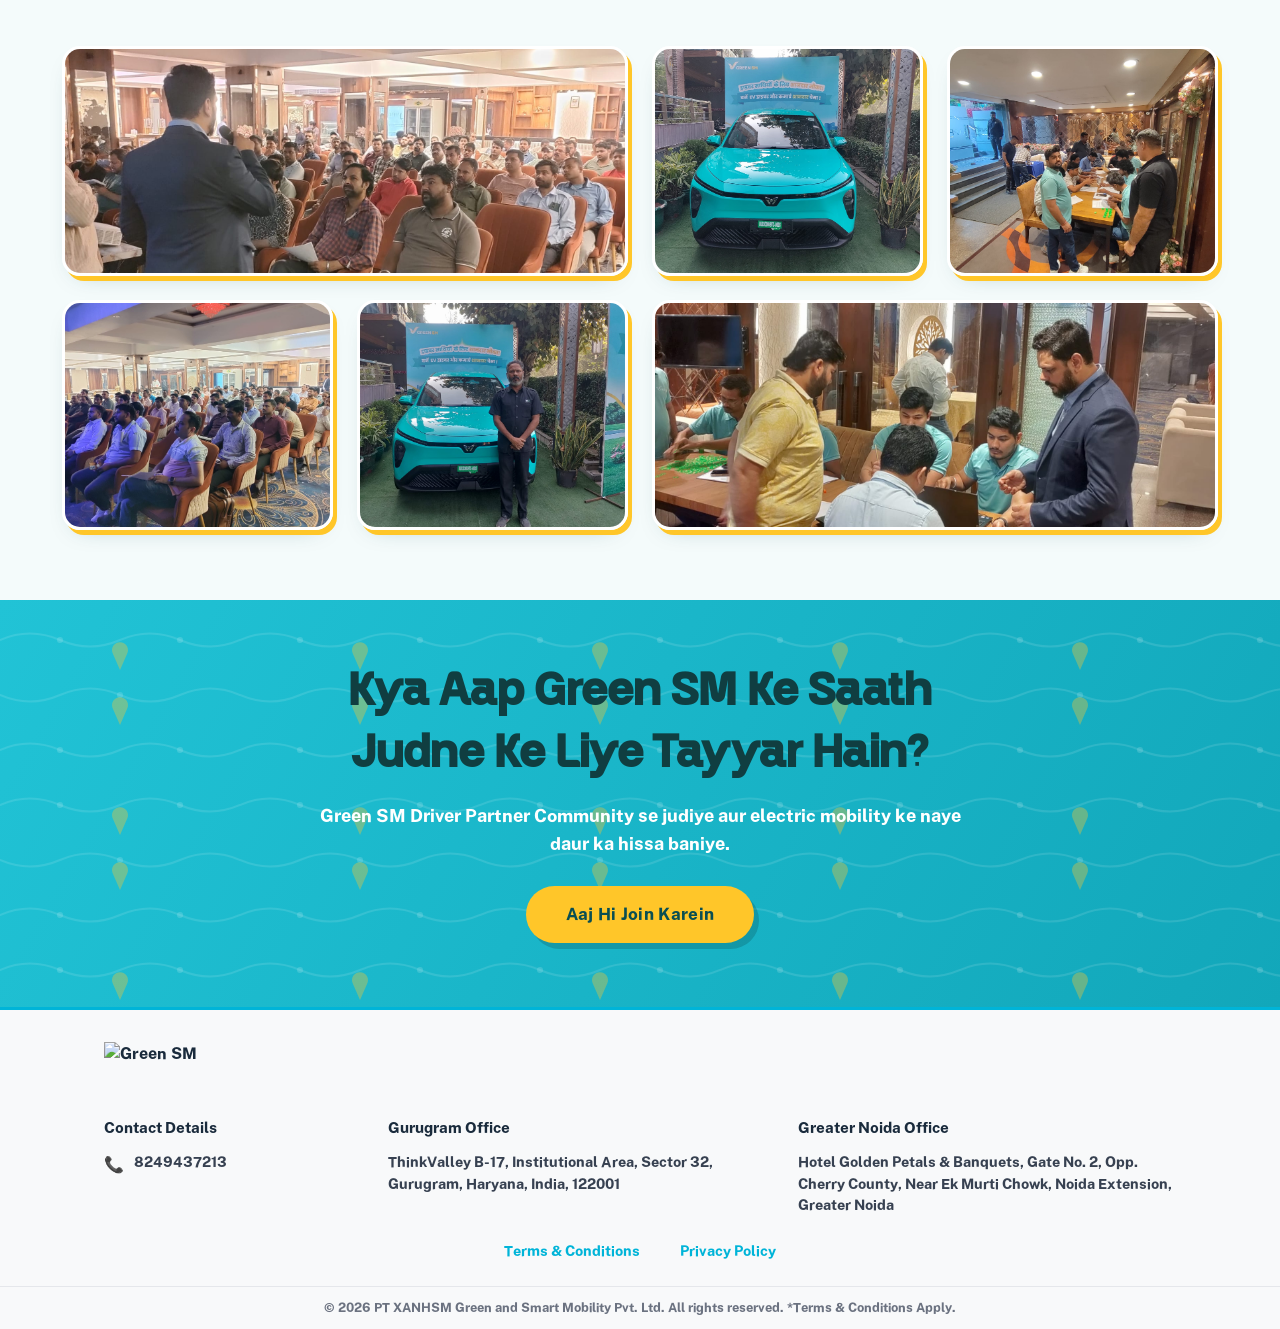
==== commit 873789d5: "IMPROVE: Desktop polish across index + v2 (headers, hero CTA, events, CTA banner) All changes deskto" ====
--- a/index.html
+++ b/index.html
@@ -38,7 +38,7 @@
   <link rel="preconnect" href="https://fonts.gstatic.com" crossorigin />
   <link href="https://fonts.googleapis.com/css2?family=Public+Sans:wght@400;500;600;700;800;900&display=swap" rel="stylesheet" />
   <link href="https://fonts.googleapis.com/css2?family=Be+Vietnam+Pro:wght@400;600;700;800&display=swap" rel="stylesheet" />
-  <link rel="stylesheet" href="styles.css?v=85" />
+  <link rel="stylesheet" href="styles.css?v=86" />
 </head>
 <body>
 
@@ -86,8 +86,7 @@
         <h1 class="h1b-title">Driver Nahi, <span class="h1b-teal">Partner Bano!</span></h1>
         <p class="h1b-sub">Brand-new EV cars ke saath kamao <mark class="h1b-sub-hl">&#8377;50,000+*</mark> tak har mahine. Aaj hi Green SM se judiye.</p>
         <div class="h1b-cta">
-          <a href="#" data-open-modal="regModal" class="h1b-btn h1b-btn-primary">Aaj Hi Join Karein&nbsp;&nbsp;&#8594;</a>
-          <a href="#process" class="h1b-btn h1b-btn-secondary">Process Dekhein</a>
+          <a href="#" data-open-modal="regModal" class="h1b-btn h1b-btn-primary">Aaj Hi Join Karein</a>
         </div>
         <div class="h1b-trust">
           <span><em>&#10003;</em> Health Insurance</span>
--- a/styles.css
+++ b/styles.css
@@ -285,16 +285,19 @@
   background: linear-gradient(135deg, #3ECBD6 0%, #14939F 100%);
   color: #FFFFFF;
   font-size: 21px;
-  padding: 18px 42px;
-  box-shadow: 0 14px 30px rgba(20,147,159,0.35);
-}
-.h1b-btn-primary:hover { box-shadow: 0 18px 36px rgba(20,147,159,0.45); }
-.h1b-btn-secondary {
-  color: #0E3B43;
-  background: transparent;
-  border: 2px solid #0E3B43;
-  font-size: 19px;
-  padding: 15px 32px;
+  letter-spacing: .2px;
+  padding: 18px 46px;
+  /* premium: soft inner top gloss + layered ambient shadow */
+  box-shadow:
+    inset 0 1px 0 rgba(255, 255, 255, .28),
+    0 2px 5px rgba(20, 147, 159, .25),
+    0 14px 30px rgba(20, 147, 159, .35);
+}
+.h1b-btn-primary:hover {
+  box-shadow:
+    inset 0 1px 0 rgba(255, 255, 255, .28),
+    0 3px 6px rgba(20, 147, 159, .28),
+    0 18px 36px rgba(20, 147, 159, .45);
 }
 .h1b-trust {
   display: flex;
@@ -812,6 +815,29 @@
 .events-sub {
   max-width: 60ch; margin: 0 auto 44px; font-size: 16px;
   color: var(--muted); line-height: 1.6;
+}
+/* desktop: "Events" becomes the BIG section header and "Hamare Pichle..." the
+   smaller one-line sub — same header+sub pattern as the other sections.
+   Mobile keeps its existing eyebrow+sub look untouched. */
+@media (min-width: 769px) {
+  .events .eyebrow-y {
+    font-family: var(--font-display);
+    color: var(--heading);
+    font-weight: 700;
+    font-size: clamp(28px, 3.8vw, 46px);
+    line-height: 1.1;
+    letter-spacing: -.4px;
+    text-transform: none;
+  }
+  .events-sub {
+    color: var(--cyan-deep);
+    font-weight: 800;
+    font-size: clamp(17px, 1.8vw, 22px);
+    line-height: 1.4;
+    white-space: nowrap;
+    max-width: none;
+    margin: 6px auto 44px;
+  }
 }
 .events-grid {
   display: grid;
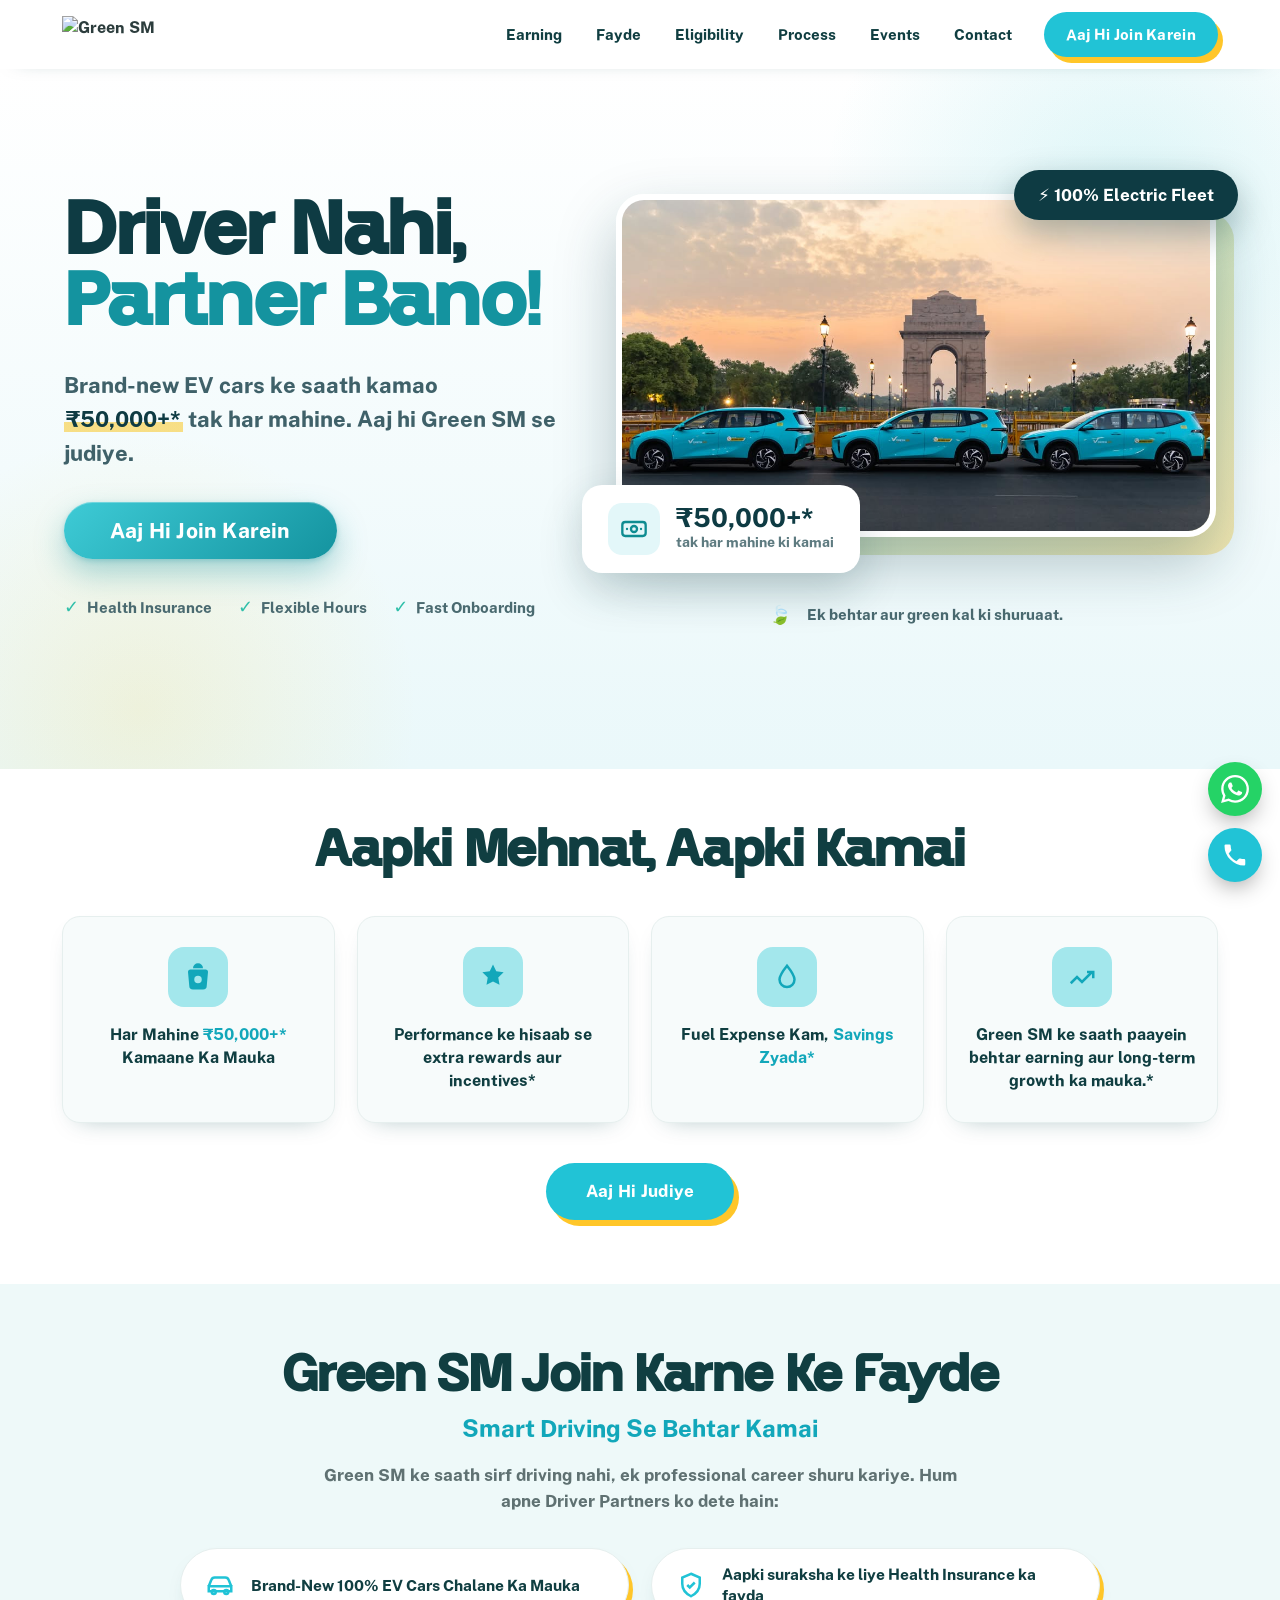
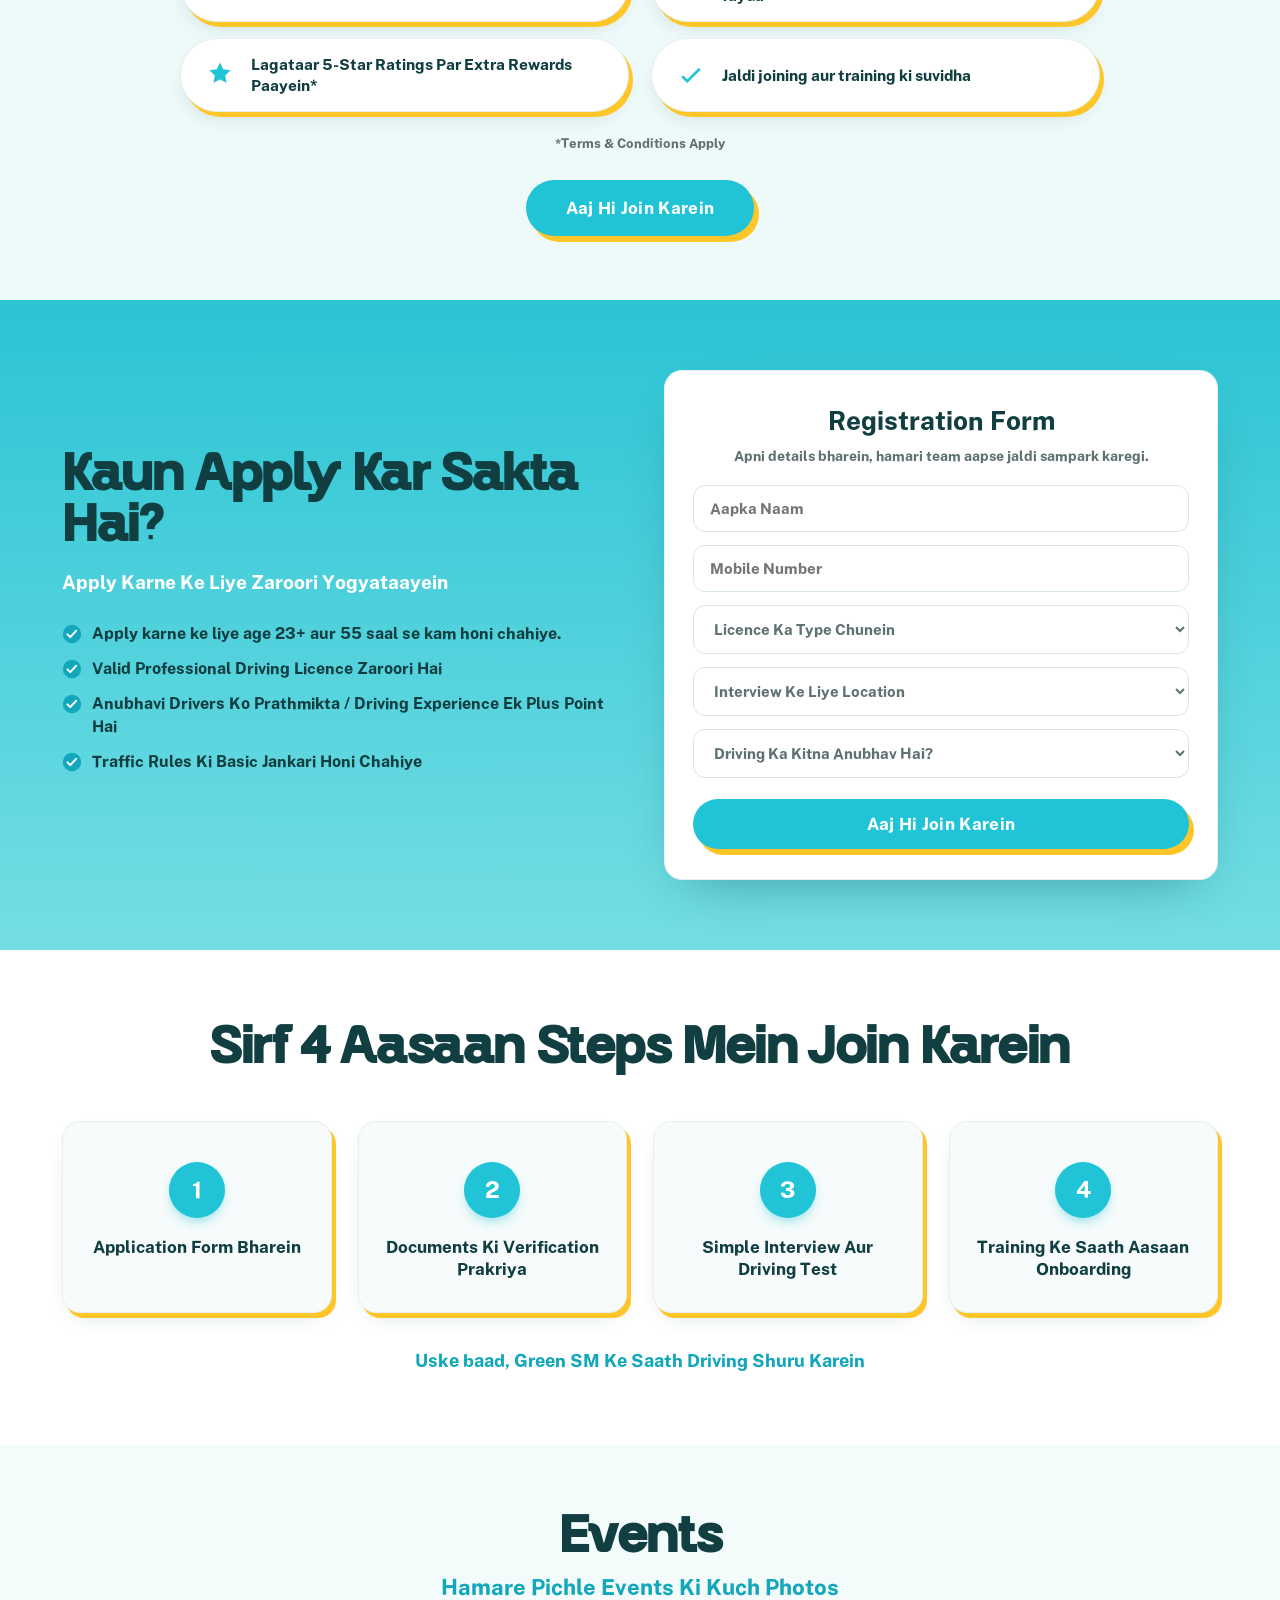
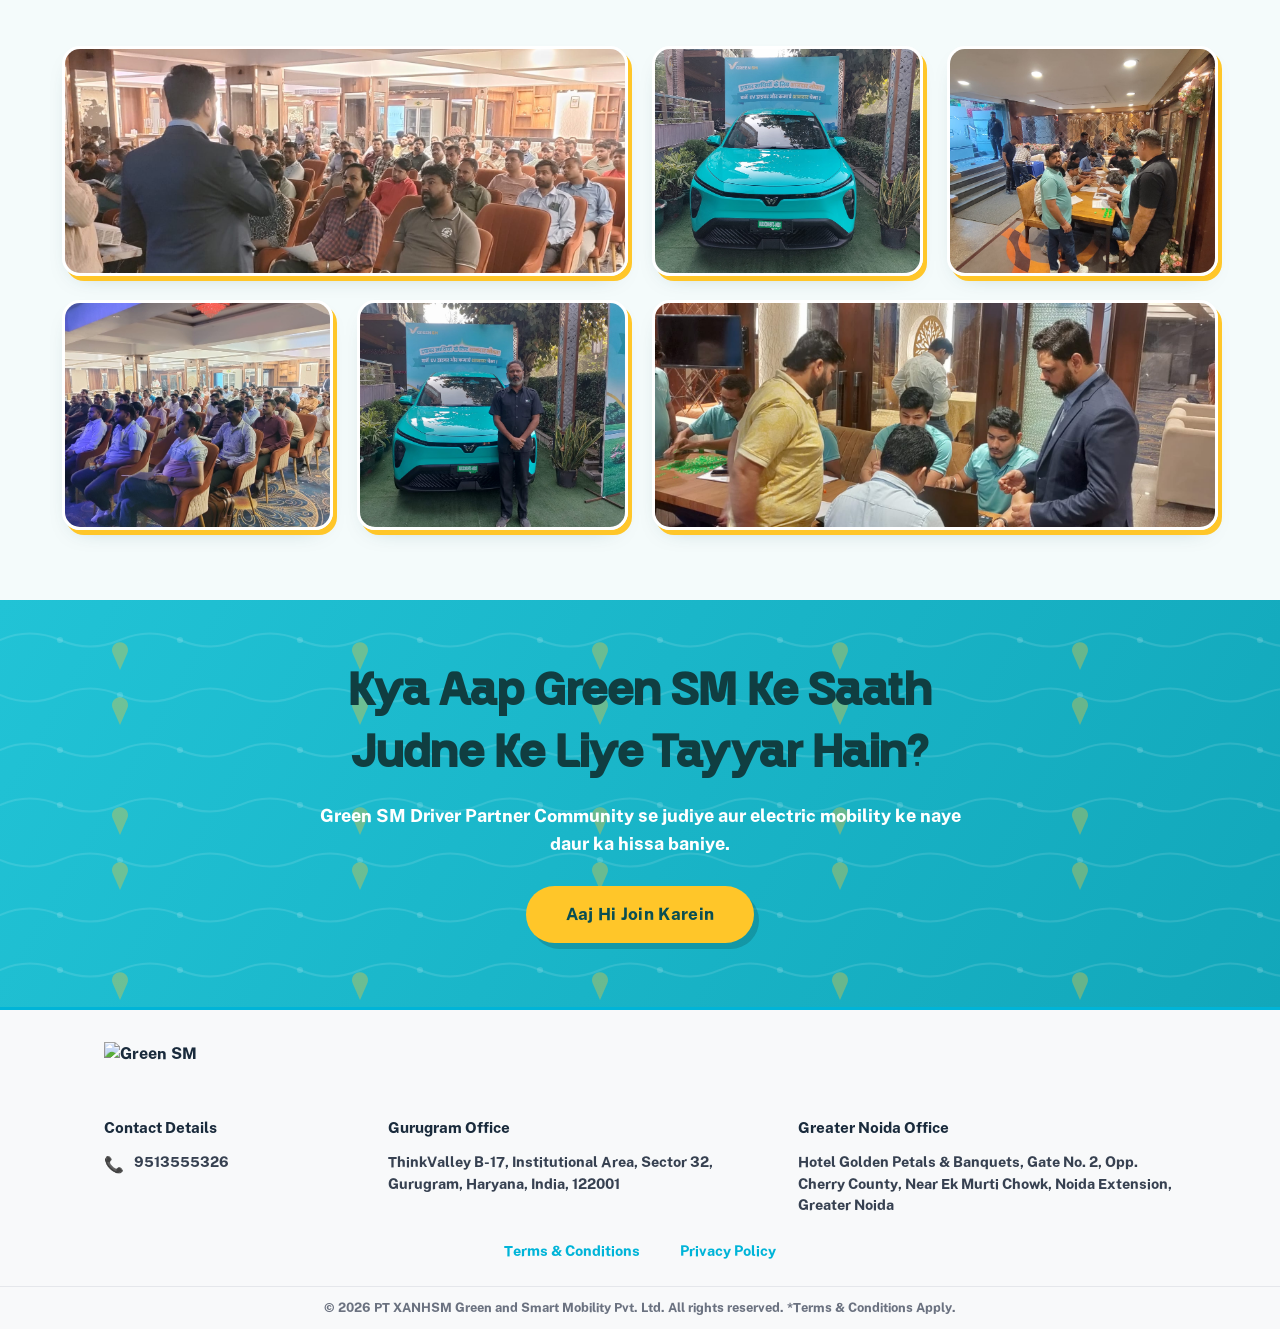
==== commit a794b3d2: "CHORE: update contact phone number to 9513555326 Co-Authored-By: Claude Fable 5 <noreply@anthropic.c" ====
--- a/index.html
+++ b/index.html
@@ -324,7 +324,7 @@
           <h4>Contact Details</h4>
           <div class="footer-info-item">
             <span class="footer-icon">&#x1F4DE;</span>
-            <p>8249437213</p>
+            <p>9513555326</p>
           </div>
         </div>
 
@@ -371,10 +371,10 @@
 
   <!-- ============ FLOATING ACTIONS ============ -->
   <div class="floaters">
-    <a href="https://wa.me/918249437213" class="floater wa" aria-label="WhatsApp" target="_blank" rel="noopener">
+    <a href="https://wa.me/919513555326" class="floater wa" aria-label="WhatsApp" target="_blank" rel="noopener">
       <svg viewBox="0 0 24 24" fill="#fff"><path d="M17.472 14.382c-.297-.149-1.758-.867-2.03-.967-.273-.099-.471-.148-.67.15-.197.297-.767.966-.94 1.164-.173.199-.347.223-.644.075-.297-.15-1.255-.463-2.39-1.475-.883-.788-1.48-1.761-1.653-2.059-.173-.297-.018-.458.13-.606.134-.133.298-.347.446-.52.149-.174.198-.298.298-.497.099-.198.05-.371-.025-.52-.075-.149-.669-1.612-.916-2.207-.242-.579-.487-.5-.669-.51-.173-.008-.371-.01-.57-.01-.198 0-.52.074-.792.372-.272.297-1.04 1.016-1.04 2.479 0 1.462 1.065 2.875 1.213 3.074.149.198 2.096 3.2 5.077 4.487.709.306 1.262.489 1.694.625.712.227 1.36.195 1.871.118.571-.085 1.758-.719 2.006-1.413.248-.694.248-1.289.173-1.413-.074-.124-.272-.198-.57-.347m-5.421 7.403h-.004a9.87 9.87 0 01-5.031-1.378l-.361-.214-3.741.982.998-3.648-.235-.374a9.86 9.86 0 01-1.51-5.26c.001-5.45 4.436-9.884 9.888-9.884 2.64 0 5.122 1.03 6.988 2.898a9.825 9.825 0 012.893 6.994c-.003 5.45-4.437 9.884-9.885 9.884m8.413-18.297A11.815 11.815 0 0012.05 0C5.495 0 .16 5.335.157 11.892c0 2.096.547 4.142 1.588 5.945L.057 24l6.305-1.654a11.882 11.882 0 005.683 1.448h.005c6.554 0 11.89-5.335 11.893-11.893a11.821 11.821 0 00-3.48-8.413z"/></svg>
     </a>
-    <a href="tel:8249437213" class="floater call" aria-label="Call">
+    <a href="tel:9513555326" class="floater call" aria-label="Call">
       <svg viewBox="0 0 24 24" fill="#fff"><path d="M6.6 10.8a15 15 0 0 0 6.6 6.6l2.2-2.2a1 1 0 0 1 1-.25 11 11 0 0 0 3.4.55 1 1 0 0 1 1 1V20a1 1 0 0 1-1 1A17 17 0 0 1 3 4a1 1 0 0 1 1-1h3.3a1 1 0 0 1 1 1 11 11 0 0 0 .55 3.4 1 1 0 0 1-.25 1z"/></svg>
     </a>
   </div>
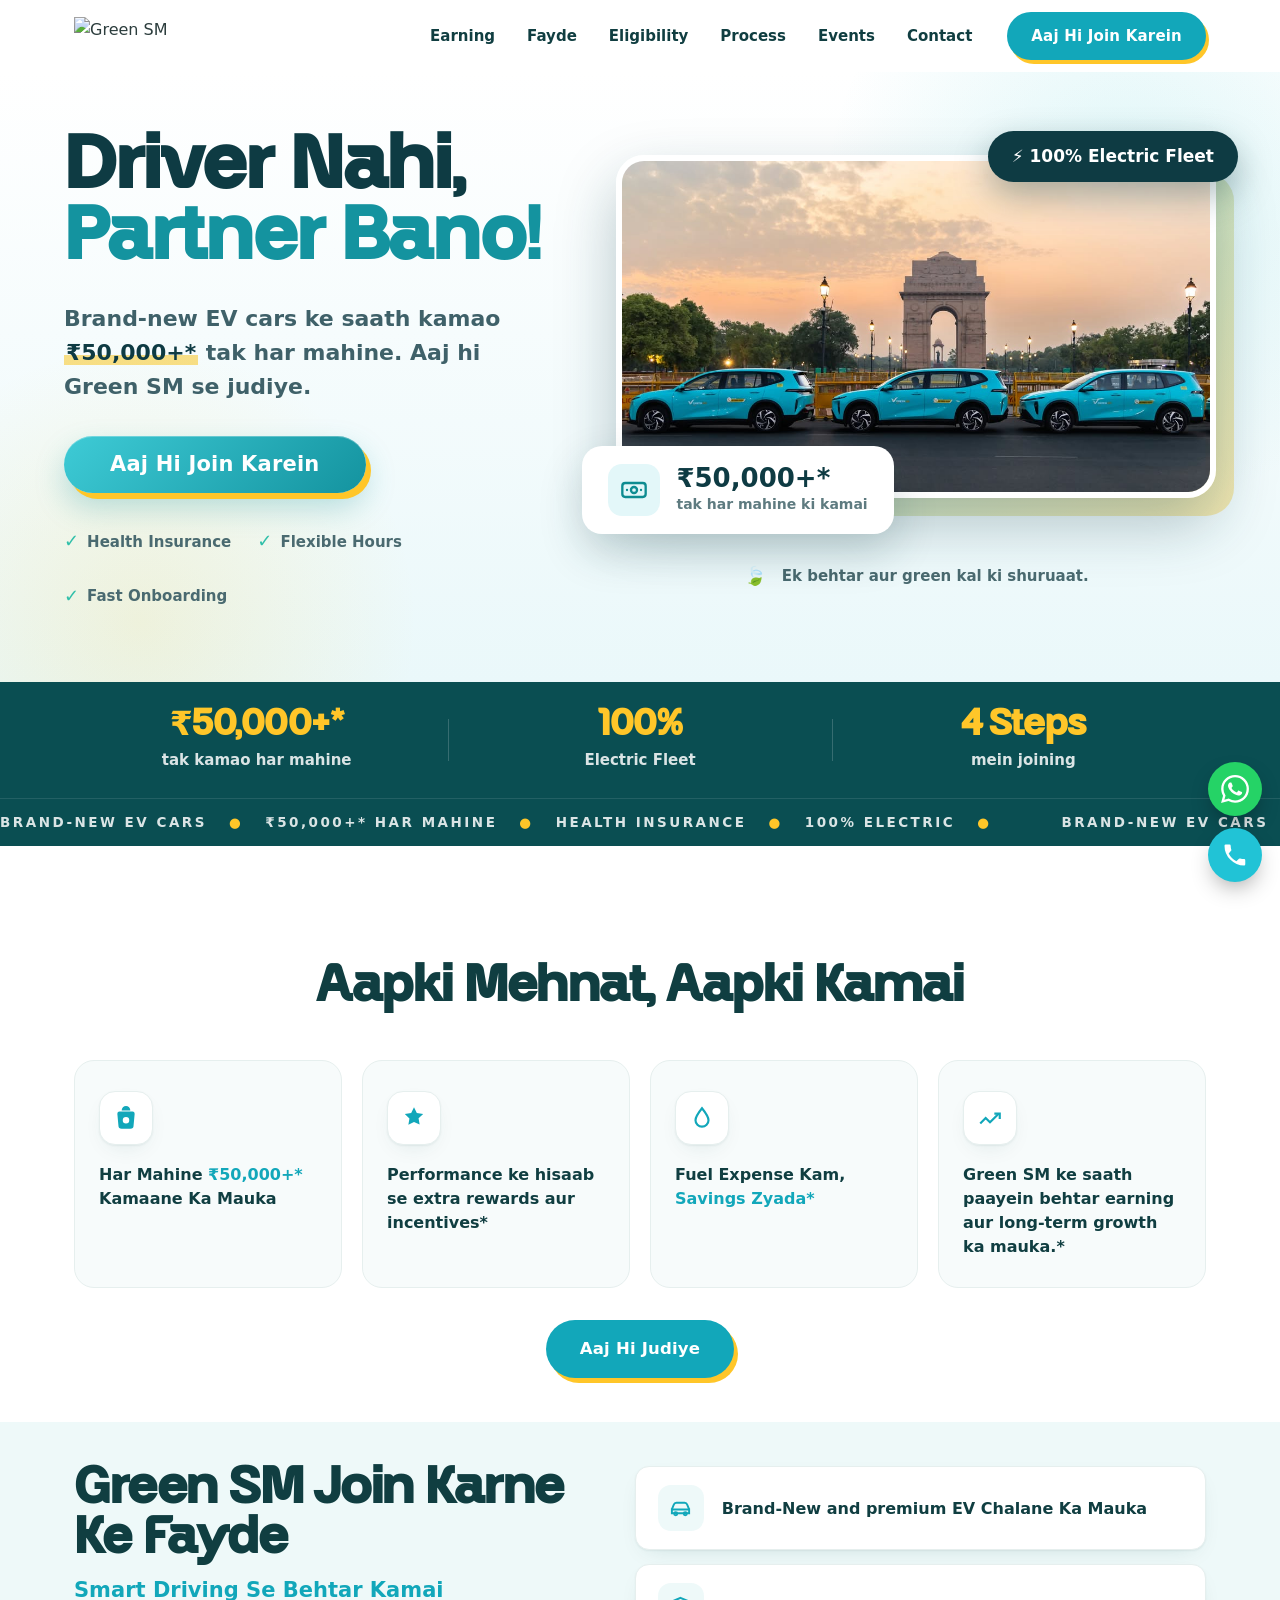
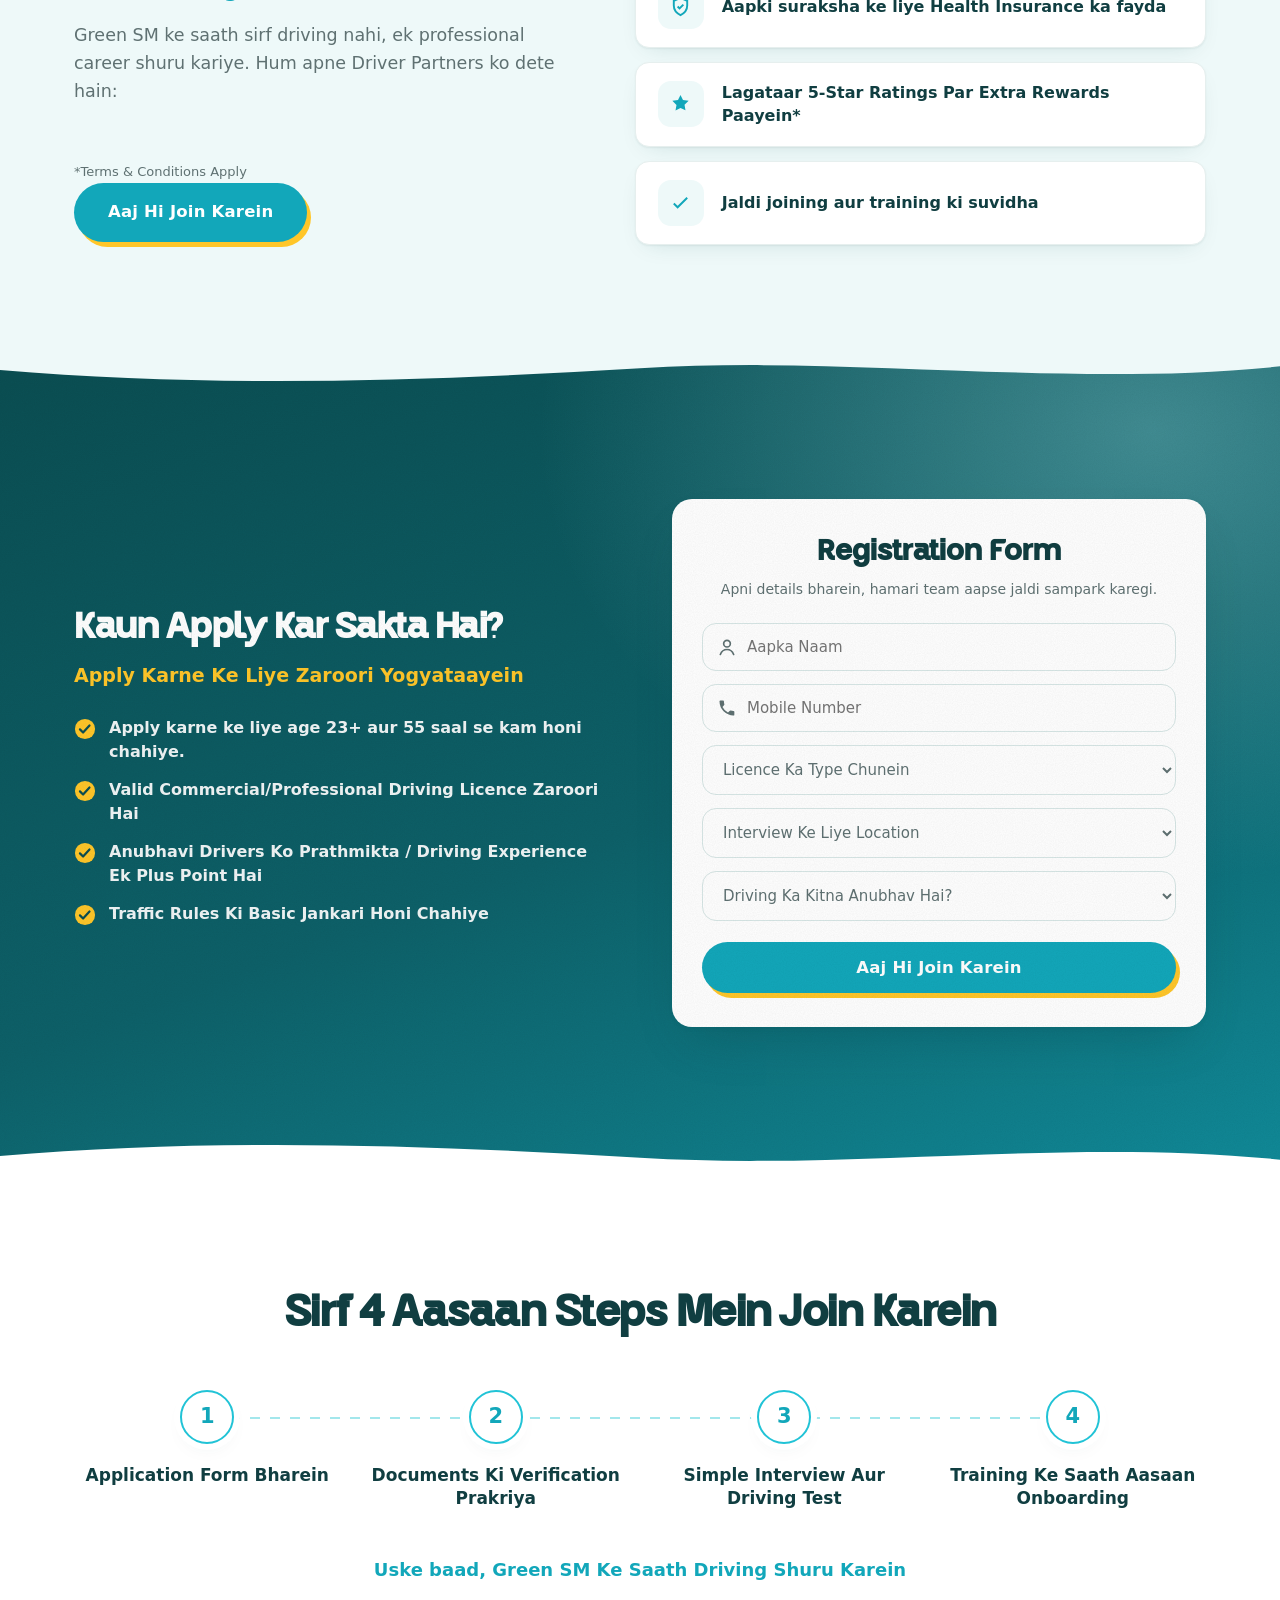
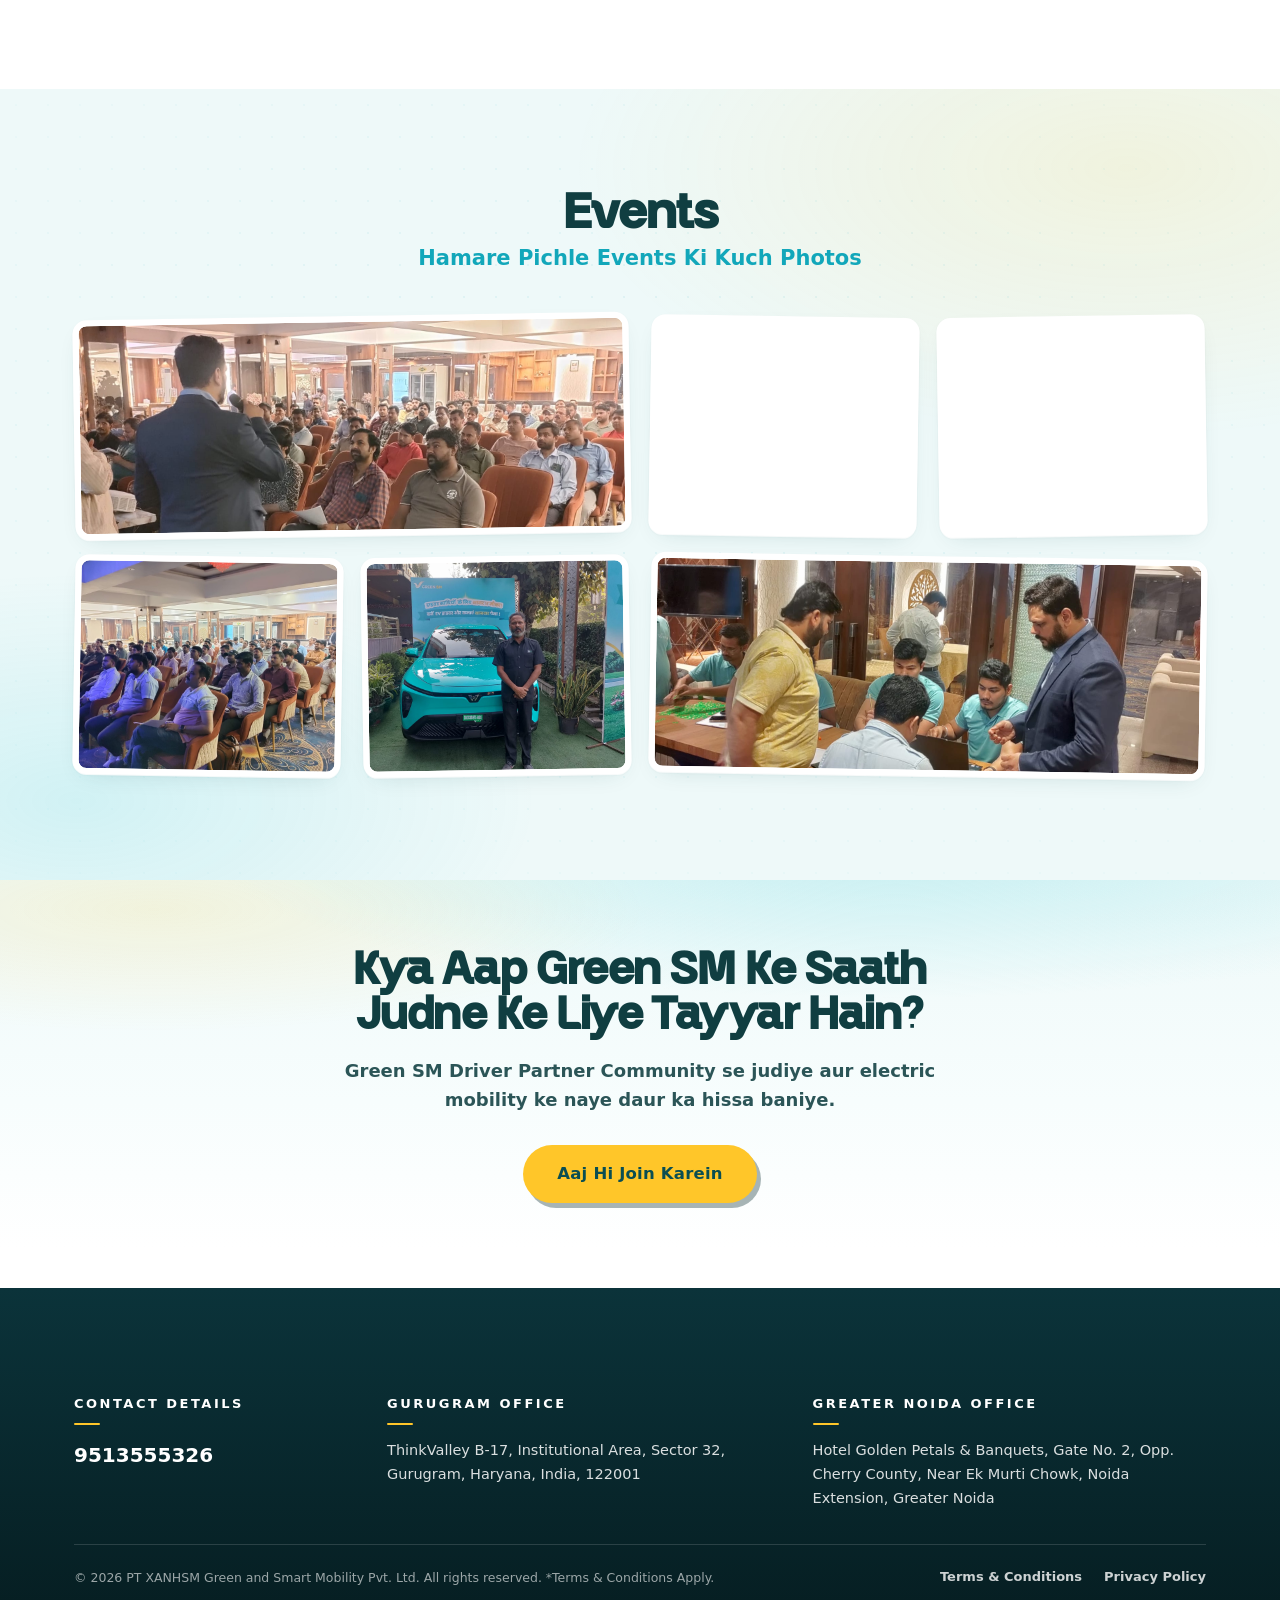
==== commit ca6162c8: "FEAT: promote finalized v2 to index.html — carries over OG/Twitter meta, drops noindex; v2.html now " ====
--- a/index.html
+++ b/index.html
@@ -4,14 +4,12 @@
   <meta charset="UTF-8" />
   <meta name="viewport" content="width=device-width, initial-scale=1.0" />
 
-  <!-- Security: Content-Security-Policy + Referrer-Policy -->
-  <meta http-equiv="Content-Security-Policy" content="default-src 'self'; script-src 'self'; style-src 'self' 'unsafe-inline' https://fonts.googleapis.com; font-src 'self' https://fonts.gstatic.com; img-src 'self' data: https://w.ladicdn.com; connect-src 'self'; object-src 'none'; base-uri 'self'; form-action 'self'; upgrade-insecure-requests" />
+  <!-- Security: Content-Security-Policy ('unsafe-inline' script-src needed for this page's inline script block) + Referrer-Policy -->
+  <meta http-equiv="Content-Security-Policy" content="default-src 'self'; script-src 'self' 'unsafe-inline'; style-src 'self' 'unsafe-inline' https://fonts.googleapis.com; font-src 'self' https://fonts.gstatic.com; img-src 'self' data:; connect-src 'self'; object-src 'none'; base-uri 'self'; form-action 'self'; upgrade-insecure-requests" />
   <meta name="referrer" content="strict-origin-when-cross-origin" />
 
   <title>Green SM Driver Partner - Driver Nahi, Partner Bano!</title>
   <meta name="description" content="Green SM Driver Partner Community ka hissa bano aur Brand-New EV Cars ke saath kamao ₹50,000+* tak har mahine. Aaj hi join karein." />
-
-  <!-- Favicon -->
   <link rel="icon" href="assets/favicon.ico" />
   <link rel="icon" href="assets/favicon-32.png" sizes="32x32" type="image/png" />
   <link rel="icon" href="assets/favicon-192.png" sizes="192x192" type="image/png" />
@@ -33,20 +31,1058 @@
   <meta name="twitter:title" content="Green SM Driver Partner - Driver Nahi, Partner Bano!" />
   <meta name="twitter:description" content="₹50,000+ har mahine kamao. Brand-new EV cars + insurance + flexible hours." />
   <meta name="twitter:image" content="https://lucixoxoxd.github.io/green-sm/assets/og-image.jpg" />
-
   <link rel="preconnect" href="https://fonts.googleapis.com" />
   <link rel="preconnect" href="https://fonts.gstatic.com" crossorigin />
   <link href="https://fonts.googleapis.com/css2?family=Public+Sans:wght@400;500;600;700;800;900&display=swap" rel="stylesheet" />
-  <link href="https://fonts.googleapis.com/css2?family=Be+Vietnam+Pro:wght@400;600;700;800&display=swap" rel="stylesheet" />
-  <link rel="stylesheet" href="styles.css?v=86" />
+  <style>
+    /* ============ FONTS (same brand fonts) ============ */
+    @font-face {
+      font-family: "XanhDisplay";
+      src: url("assets/fonts/XanhDisplay2.0-Light.ttf") format("truetype");
+      font-weight: 300; font-style: normal; font-display: swap;
+    }
+    @font-face {
+      font-family: "XanhDisplay";
+      src: url("assets/fonts/XanhDisplay2.0-Regular.ttf") format("truetype");
+      font-weight: 400; font-style: normal; font-display: swap;
+    }
+    @font-face {
+      font-family: "PublicSansXanhSM";
+      src: url("assets/fonts/PublicSansForXanhSM-Bold.otf") format("opentype");
+      font-weight: 700; font-style: normal; font-display: swap;
+    }
+    /* Override ONLY the rupee sign (₹, U+20B9) with a clean system font — the
+       display fonts render it awkwardly. Same fix as the main site. */
+    @font-face {
+      font-family: "RupeeFix";
+      src: local("Segoe UI"), local("Roboto"), local("Noto Sans"), local("Helvetica Neue"), local("Arial");
+      unicode-range: U+20B9;
+    }
+
+    /* ============ TOKENS — SAME COLOR SCHEME ============ */
+    :root {
+      --cyan: #21c3d6;
+      --cyan-deep: #12a7ba;
+      --cyan-soft: #a3e7ec;
+      --teal-ink: #0a4e52;
+      --heading: #103e41;
+      --yellow: #ffc629;
+      --yellow-deep: #f2b200;
+      --white: #fff;
+      --text: #2c3d3d;
+      --muted: #5f7172;
+      --line: #e6efee;
+      --bg-mint: #eef9f9;
+      --bg-card: #f7fbfb;
+      --maxw: 1180px;
+      --radius: 20px;
+      --radius-sm: 14px;
+      --font: "RupeeFix", "Public Sans", system-ui, -apple-system, "Segoe UI", Roboto, sans-serif;
+      --font-display: "RupeeFix", "XanhDisplay", "Public Sans", system-ui, sans-serif;
+      --ease: cubic-bezier(.2, .7, .2, 1);
+      --shadow-1: 0 1px 2px rgba(8, 70, 74, .06), 0 8px 24px -12px rgba(8, 70, 74, .18);
+      --shadow-2: 0 2px 4px rgba(8, 70, 74, .07), 0 24px 48px -20px rgba(8, 70, 74, .32);
+    }
+
+    /* ============ RESET ============ */
+    *, *::before, *::after { box-sizing: border-box; }
+    * { margin: 0; }
+    html { scroll-behavior: smooth; }
+    body {
+      font-family: var(--font);
+      color: var(--text);
+      background: var(--white);
+      line-height: 1.6;
+      -webkit-font-smoothing: antialiased;
+      overflow-x: hidden;
+    }
+    img { max-width: 100%; display: block; }
+    a { color: inherit; text-decoration: none; }
+    ul { list-style: none; padding: 0; }
+    ::selection { background: rgba(33, 195, 214, .28); color: var(--teal-ink); }
+    a:focus-visible, button:focus-visible { outline: 3px solid rgba(33, 195, 214, .6); outline-offset: 2px; }
+
+    .container { width: 100%; max-width: var(--maxw); margin-inline: auto; padding-inline: 24px; }
+
+    /* ============ SHARED TYPE ============ */
+    .eyebrow {
+      display: inline-flex; align-items: center; gap: 10px;
+      color: var(--cyan-deep); font-weight: 800; font-size: 13px;
+      letter-spacing: 3.5px; text-transform: uppercase;
+    }
+    .eyebrow::before { content: ""; width: 26px; height: 2px; border-radius: 2px; background: var(--yellow); }
+    .section-h {
+      font-family: var(--font-display);
+      color: var(--heading); font-weight: 700;
+      font-size: clamp(30px, 4vw, 46px);
+      line-height: 1.08; letter-spacing: -.5px;
+      margin-top: 14px;
+    }
+    .section-lead { color: var(--muted); font-size: clamp(15px, 1.5vw, 17.5px); max-width: 58ch; margin-top: 14px; }
+
+    /* ============ BUTTONS ============ */
+    .btn {
+      display: inline-flex; align-items: center; justify-content: center; gap: 10px;
+      font-family: inherit; font-weight: 800; font-size: 16.5px; letter-spacing: .2px;
+      border: none; cursor: pointer; border-radius: 999px;
+      padding: 16px 34px; color: var(--white); background: var(--cyan-deep);
+      box-shadow: 4px 5px 0 0 var(--yellow);
+      transition: transform .2s var(--ease), box-shadow .2s var(--ease), background .2s ease;
+      white-space: nowrap;
+    }
+    .btn svg { width: 18px; height: 18px; transition: transform .2s var(--ease); }
+    .btn:hover { background: #0e8fa0; transform: translate(1px, 1px); box-shadow: 3px 4px 0 0 var(--yellow); }
+    .btn:hover svg { transform: translateX(3px); }
+    .btn:active { transform: translate(4px, 5px); box-shadow: 0 0 0 0 var(--yellow); }
+    .btn-gold { background: var(--yellow); color: var(--teal-ink); box-shadow: 4px 5px 0 0 rgba(7, 42, 45, .35); }
+    .btn-gold:hover { background: var(--yellow-deep); box-shadow: 3px 4px 0 0 rgba(7, 42, 45, .35); }
+    /* ============ NAVBAR ============ */
+    .navbar {
+      position: sticky; top: 0; z-index: 100;
+      background: rgba(255, 255, 255, .9);
+      backdrop-filter: blur(14px) saturate(1.4);
+      -webkit-backdrop-filter: blur(14px) saturate(1.4);
+      transition: box-shadow .25s ease;
+    }
+    .navbar.scrolled { box-shadow: 0 10px 30px -18px rgba(8, 70, 74, .45); }
+    .nav-inner { display: flex; align-items: center; gap: 20px; min-height: 72px; padding-block: 10px; }
+    .nav-logo img { height: 38px; width: auto; }
+    .nav-links { display: flex; align-items: center; gap: 2px; margin-left: auto; }
+    .nav-links a {
+      position: relative; padding: 9px 15px; border-radius: 999px;
+      font-weight: 600; font-size: 15px; color: var(--heading);
+      transition: background .18s ease, color .18s ease;
+    }
+    .nav-links a:hover { background: var(--bg-mint); color: var(--cyan-deep); }
+    .nav-cta { padding: 12px 24px; font-size: 15px; box-shadow: 3px 4px 0 0 var(--yellow); }
+    .nav-toggle {
+      display: none; flex-direction: column; gap: 5px; margin-left: auto;
+      background: none; border: none; cursor: pointer; padding: 10px;
+    }
+    .nav-toggle span { width: 24px; height: 2.5px; background: var(--heading); border-radius: 2px; transition: transform .22s var(--ease), opacity .18s ease; }
+    .nav-toggle[aria-expanded="true"] span:nth-child(1) { transform: translateY(7.5px) rotate(45deg); }
+    .nav-toggle[aria-expanded="true"] span:nth-child(2) { opacity: 0; }
+    .nav-toggle[aria-expanded="true"] span:nth-child(3) { transform: translateY(-7.5px) rotate(-45deg); }
+    .nav-backdrop {
+      position: fixed; inset: 0; z-index: 190;
+      background: rgba(7, 48, 52, .5);
+      opacity: 0; visibility: hidden; transition: opacity .3s ease, visibility .3s ease;
+    }
+    .nav-backdrop.show { opacity: 1; visibility: visible; }
+    .nav-mobile {
+      position: fixed; top: 0; right: 0; bottom: 0; z-index: 200;
+      width: min(84%, 340px);
+      display: flex; flex-direction: column; gap: 2px;
+      padding: 18px 22px 30px;
+      background: radial-gradient(120% 60% at 100% 0%, var(--bg-mint) 0%, rgba(238,249,249,0) 60%), var(--white);
+      overflow-y: auto;
+      transform: translateX(100%);
+      transition: transform .34s var(--ease);
+      box-shadow: -14px 0 44px -20px rgba(8, 70, 74, .5);
+    }
+    .nav-mobile.open { transform: translateX(0); }
+    .nav-mobile-head { display: flex; align-items: center; justify-content: space-between; padding-bottom: 14px; margin-bottom: 8px; border-bottom: 1px solid var(--line); }
+    .nav-mobile-head img { height: 34px; }
+    .nav-close {
+      width: 44px; height: 44px; border-radius: 50%;
+      border: 1px solid var(--line); background: var(--bg-card); color: var(--teal-ink);
+      display: grid; place-items: center; cursor: pointer;
+    }
+    .nav-close svg { width: 18px; height: 18px; }
+    .nav-mobile a:not(.btn) {
+      display: flex; align-items: center; justify-content: space-between;
+      padding: 15px 8px; font-weight: 700; font-size: 17px;
+      color: var(--heading); border-bottom: 1px solid var(--line);
+      transition: color .15s ease, padding-left .15s ease;
+    }
+    .nav-mobile a:not(.btn)::after {
+      content: ""; width: 8px; height: 8px;
+      border-top: 2px solid var(--cyan); border-right: 2px solid var(--cyan);
+      transform: rotate(45deg);
+    }
+    .nav-mobile a:not(.btn):hover { color: var(--cyan-deep); padding-left: 12px; }
+    .nav-mobile .btn { margin-top: 18px; width: 100%; }
+    body.nav-open { overflow: hidden; }
+    @media (min-width: 981px) { .nav-mobile, .nav-backdrop { display: none; } }
+    @media (max-width: 980px) {
+      .nav-links, .nav-cta { display: none; }
+      .nav-toggle { display: flex; }
+    }
+
+    /* ============ HERO ============ */
+    .hero {
+      position: relative; isolation: isolate; overflow: hidden;
+      background:
+        radial-gradient(90% 70% at 70% -10%, rgba(163, 231, 236, .55) 0%, rgba(163, 231, 236, 0) 60%),
+        radial-gradient(70% 60% at 12% 8%, rgba(255, 198, 41, .14) 0%, rgba(255, 198, 41, 0) 55%),
+        linear-gradient(180deg, var(--bg-mint) 0%, #f7fdfd 60%, var(--white) 100%);
+      padding: clamp(40px, 7vh, 76px) 24px 0;
+      text-align: center;
+    }
+    /* faint EV route line drawn across the hero sky */
+    .hero::before {
+      content: ""; position: absolute; z-index: -1; inset: 0;
+      background-image: radial-gradient(rgba(18, 167, 186, .1) 1.5px, transparent 1.5px);
+      background-size: 34px 34px;
+      -webkit-mask-image: linear-gradient(180deg, #000 0%, transparent 46%);
+      mask-image: linear-gradient(180deg, #000 0%, transparent 46%);
+    }
+    .hero-inner { max-width: var(--maxw); margin: 0 auto; display: flex; flex-direction: column; align-items: center; }
+    .hero-title {
+      font-family: var(--font-display);
+      font-weight: 700; color: var(--heading);
+      font-size: clamp(38px, 5.6vw, 64px);
+      /* XanhDisplay has no real 700 file, so the browser fakes bold. Android's
+         (Blink) synthetic bold is heavier than iOS/Safari's, and -1px tracking
+         made "riv" in "Driver" collide there. Default to a gentler -0.3px so the
+         faux-bold letters have room; iOS/Safari (below) keeps the tight -1px it
+         already renders perfectly. */
+      line-height: 1.03; letter-spacing: -0.3px;
+      max-width: 18ch;
+    }
+    /* iOS/macOS Safari only — restore the original tight tracking (renders crisply) */
+    @supports (-webkit-touch-callout: none) {
+      .hero-title { letter-spacing: -1px; }
+    }
+    .hero-title .accent { color: var(--cyan-deep); position: relative; white-space: nowrap; }
+    /* hand-drawn yellow underline flourish */
+    .hero-title .accent svg {
+      position: absolute; left: 2%; right: 2%; bottom: -10px; width: 96%; height: 14px;
+      color: var(--yellow);
+    }
+    .hero-sub {
+      margin-top: 22px; color: var(--text);
+      font-size: clamp(16px, 1.7vw, 19px); max-width: 44ch; line-height: 1.55;
+    }
+    .hero-sub mark {
+      background: linear-gradient(transparent 58%, rgba(255, 198, 41, .55) 58%);
+      color: var(--heading); font-weight: 800; padding: 0 3px;
+    }
+    .hero-cta { margin-top: 30px; display: flex; gap: 14px; flex-wrap: wrap; justify-content: center; }
+
+    /* photo */
+    .hero-media {
+      position: relative; width: min(100%, 1020px); margin: 32px auto 0;
+      border-radius: var(--radius) var(--radius) 0 0; overflow: hidden;
+      box-shadow: 0 -1px 0 rgba(255,255,255,.6), var(--shadow-2);
+    }
+    .hero-media::before {
+      content: ""; position: absolute; inset: 0; z-index: 1; border-radius: inherit;
+      box-shadow: inset 0 0 0 1px rgba(255, 255, 255, .35);
+      pointer-events: none;
+    }
+    /* The photo is 16:9 with India Gate's arch spanning the top ~28-65% of the
+       frame. A vh-based letterbox (old: 46vh at full maxw ≈ 2.85:1) cropped the
+       arch off entirely on desktop. Fixed 2.35:1 keeps ~76% of the image height
+       at every viewport, and 50% 75% biases the crop window low enough to keep
+       the cars while leaving sky headroom above the arch. Mobile (≤600px) sets
+       an explicit height, which overrides aspect-ratio, so this is desktop-only. */
+    .hero-media img {
+      width: 100%; height: auto; aspect-ratio: 2.35 / 1;
+      object-fit: cover; object-position: 50% 75%;
+    }
+
+    /* ============ HERO (1b — split premium, desktop only; ported from index) ============ */
+    .hero-1b {
+      position: relative;
+      isolation: isolate;
+      overflow: hidden;
+      /* tighter than index's 72/88 + 700px: v2 has the stat band + rotating
+         marquee right below, and they must land on the FIRST screen. Height is
+         viewport-aware — hero flexes so navbar+hero+band+marquee ≈ one screen */
+      padding: 44px 64px 52px;
+      min-height: min(660px, calc(100vh - 290px));
+      display: flex;
+      align-items: center;
+      background: linear-gradient(180deg, #FFFFFF 0%, #EAF8FA 100%);
+      font-family: var(--font), sans-serif;
+    }
+    /* decorative radial blobs, behind content */
+    .hero-1b::before,
+    .hero-1b::after {
+      content: "";
+      position: absolute;
+      z-index: 0;
+      border-radius: 50%;
+      pointer-events: none;
+    }
+    .hero-1b::before { top: -180px; right: -160px; width: 620px; height: 620px; background: radial-gradient(circle, rgba(53,199,210,0.16) 0%, rgba(53,199,210,0) 70%); }
+    .hero-1b::after { bottom: -220px; left: -140px; width: 560px; height: 560px; background: radial-gradient(circle, rgba(249,198,35,0.14) 0%, rgba(249,198,35,0) 70%); }
+    .hero-1b-inner {
+      position: relative;
+      z-index: 1;
+      width: 100%;
+      max-width: 1340px;
+      margin: 0 auto;
+      display: flex;
+      align-items: center;
+      justify-content: space-between;
+      gap: 56px;
+    }
+    .h1b-copy {
+      display: flex;
+      flex-direction: column;
+      align-items: flex-start;
+      gap: 26px;
+      max-width: 600px;
+      flex: 1 1 46%;
+      min-width: 0;
+    }
+    .h1b-title {
+      font-family: var(--font-display), sans-serif;
+      font-weight: 800;
+      font-size: clamp(44px, 5.28vw, 76px);
+      line-height: 1.04;
+      color: #0E3B43;
+    }
+    .h1b-teal { color: #14939F; }
+    .h1b-sub {
+      font-size: 22px;
+      font-weight: 600;
+      color: #3F6169;
+      line-height: 1.55;
+      max-width: 540px;
+    }
+    .h1b-sub-hl {
+      background: linear-gradient(transparent 60%, rgba(249,198,35,0.55) 60%);
+      color: #0E3B43;
+      font-weight: 700;
+      padding: 0 2px;
+    }
+    .h1b-cta { display: flex; align-items: center; flex-wrap: wrap; gap: 18px; margin-top: 6px; }
+    .h1b-btn {
+      display: inline-flex;
+      align-items: center;
+      font-family: var(--font), sans-serif;
+      font-weight: 700;
+      line-height: 1;
+      border-radius: 999px;
+      cursor: pointer;
+      transition: transform .2s cubic-bezier(.2, .7, .2, 1), box-shadow .2s cubic-bezier(.2, .7, .2, 1);
+    }
+    .h1b-btn:hover { transform: translateY(-2px); }
+    .h1b-btn-primary {
+      background: linear-gradient(135deg, #3ECBD6 0%, #14939F 100%);
+      color: #FFFFFF;
+      font-size: 21px;
+      letter-spacing: .2px;
+      padding: 18px 46px;
+      /* premium: yellow offset shadow (site signature) + soft inner gloss + ambient */
+      box-shadow:
+        5px 6px 0 0 var(--yellow),
+        inset 0 1px 0 rgba(255, 255, 255, .28),
+        0 14px 30px rgba(20, 147, 159, .28);
+    }
+    .h1b-btn-primary:hover {
+      box-shadow:
+        4px 5px 0 0 var(--yellow),
+        inset 0 1px 0 rgba(255, 255, 255, .28),
+        0 18px 36px rgba(20, 147, 159, .35);
+    }
+    .h1b-trust {
+      display: flex;
+      align-items: center;
+      flex-wrap: wrap;
+      gap: 26px;
+      margin-top: 8px;
+      color: #4A6A70;
+      font-weight: 700;
+      font-size: 15px;
+    }
+    .h1b-trust span { display: flex; align-items: center; gap: 8px; }
+    .h1b-trust em { font-style: normal; color: #2FBFA9; font-size: 18px; }
+    .h1b-media { flex: 0 1 640px; min-width: 0; }
+    .h1b-photo { position: relative; }
+    .h1b-photo::before {
+      content: "";
+      position: absolute;
+      inset: 18px -18px -18px 18px;
+      border-radius: 28px;
+      background: linear-gradient(135deg, rgba(53,199,210,0.35), rgba(249,198,35,0.35));
+    }
+    .h1b-photo img {
+      position: relative;
+      display: block;
+      width: 100%;
+      height: auto;
+      border-radius: 28px;
+      border: 6px solid #FFFFFF;
+      box-shadow: 0 26px 60px rgba(14,59,67,0.28);
+    }
+    .h1b-card-earn {
+      position: absolute;
+      left: -34px;
+      bottom: -36px;
+      display: flex;
+      align-items: center;
+      gap: 16px;
+      background: #FFFFFF;
+      border-radius: 20px;
+      padding: 18px 26px;
+      box-shadow: 0 18px 44px rgba(14,59,67,0.20);
+      animation: gsm-float 5s ease-in-out infinite;
+    }
+    .h1b-card-ic {
+      width: 52px;
+      height: 52px;
+      border-radius: 14px;
+      background: #E3F7F9;
+      display: flex;
+      align-items: center;
+      justify-content: center;
+      font-size: 26px;
+      flex: none;
+    }
+    .h1b-card-ic svg { width: 28px; height: 28px; display: block; }
+    .h1b-card-txt { display: flex; flex-direction: column; }
+    .h1b-card-txt strong { font-family: var(--font), sans-serif; font-weight: 800; font-size: 26px; color: #0E3B43; line-height: 1.1; }
+    .h1b-card-txt small { font-size: 14px; font-weight: 700; color: #5E7B80; }
+    .h1b-chip-ev {
+      position: absolute;
+      right: -22px;
+      top: -24px;
+      display: flex;
+      align-items: center;
+      gap: 10px;
+      background: #0E3B43;
+      color: #FFFFFF;
+      border-radius: 999px;
+      padding: 12px 24px;
+      font-family: var(--font), sans-serif;
+      font-weight: 700;
+      font-size: 17px;
+      box-shadow: 0 14px 34px rgba(14,59,67,0.35);
+      animation: gsm-float 6s ease-in-out infinite;
+    }
+    .h1b-rating {
+      margin-top: 64px;
+      display: flex;
+      align-items: center;
+      justify-content: center;
+      gap: 14px;
+      color: #4A6A70;
+      font-weight: 700;
+      font-size: 15px;
+    }
+    .h1b-stars { color: #F9C623; font-size: 18px; letter-spacing: 2px; }
+    @keyframes gsm-float {
+      0%, 100% { transform: translateY(0); }
+      50% { transform: translateY(-8px); }
+    }
+    /* short laptop screens (<=800px tall): trim hero padding a bit more so the
+       stat band + marquee still finish inside the first screen */
+    @media (min-width: 769px) and (max-height: 800px) {
+      .hero-1b { padding: 26px 64px 34px; }
+      .h1b-rating { margin-top: 48px; }
+    }
+    /* ---- desktop-only header polish (mobile keeps its own sizes) ---- */
+    @media (min-width: 769px) {
+      /* "Kaun Apply Kar Sakta Hai?" — one line inside its (possibly half-width) column */
+      .daftar .section-h { white-space: nowrap; font-size: clamp(24px, 2.5vw, 36px); }
+      /* "Sirf 4 Aasaan Steps Mein Join Karein" — one line, same style
+         (.sec-head caps at 720px, so lift the cap here so the single line
+         actually fits and stays centered) */
+      .process .sec-head { max-width: none; }
+      .process .section-h { white-space: nowrap; font-size: clamp(24px, 3vw, 42px); }
+      /* Events: "Events" becomes the BIG header, "Hamare Pichle..." the smaller
+         one-line sub — same header+sub pattern as the other sections */
+      .events .eyebrow {
+        font-family: var(--font-display);
+        color: var(--heading);
+        font-weight: 700;
+        font-size: clamp(28px, 3.6vw, 44px);
+        line-height: 1.1;
+        letter-spacing: -.4px;
+        text-transform: none;
+      }
+      .events .section-h {
+        font-family: var(--font);
+        color: var(--cyan-deep);
+        font-weight: 800;
+        font-size: clamp(17px, 1.8vw, 21px);
+        letter-spacing: 0;
+        white-space: nowrap;
+        margin-top: 6px;
+      }
+    }
+    /* no yellow dash before "Events" anywhere (mobile already hid it) */
+    .events .eyebrow::before { display: none; }
+
+    /* desktop/mobile split: 1b hero on desktop, the existing stacked hero
+       stays EXACTLY as-is on mobile/tablet-portrait (nothing below 769px changes) */
+    @media (max-width: 768px) { .hero-1b { display: none; } }
+    @media (min-width: 769px) { .hero { display: none; } }
+
+    /* stat band overlapping the photo bottom */
+    .stat-band { background: var(--teal-ink); color: var(--white); }
+    .stat-band-inner {
+      max-width: var(--maxw); margin: 0 auto; padding: 26px 24px;
+      display: grid; grid-template-columns: repeat(3, 1fr); gap: 18px;
+    }
+    .stat { display: flex; flex-direction: column; align-items: center; gap: 3px; text-align: center; position: relative; }
+    .stat + .stat::before {
+      content: ""; position: absolute; left: -9px; top: 50%; transform: translateY(-50%);
+      width: 1px; height: 42px; background: rgba(255, 255, 255, .18);
+    }
+    .stat strong {
+      font-family: var(--font-display); font-weight: 700;
+      font-size: clamp(22px, 2.6vw, 34px); letter-spacing: -.5px; line-height: 1.1;
+      color: var(--yellow);
+    }
+    .stat span { font-size: clamp(12.5px, 1.3vw, 15px); font-weight: 600; color: rgba(255, 255, 255, .85); }
+
+    /* ============ SECTION SHELL ============ */
+    section { position: relative; }
+    .sec-pad { padding-block: clamp(64px, 9vw, 104px); }
+    .sec-head { max-width: 720px; }
+    .sec-head.center { margin-inline: auto; text-align: center; }
+    .sec-head.center .section-lead { margin-inline: auto; }
+
+    /* ============ EARNING ============ */
+    .earning { background: var(--white); }
+    .earning-grid { display: grid; grid-template-columns: repeat(4, 1fr); gap: 20px; margin-top: 46px; }
+    .earn-card {
+      position: relative; overflow: hidden;
+      background: var(--bg-card); border: 1px solid var(--line); border-radius: var(--radius);
+      padding: 30px 24px 28px; text-align: left;
+      transition: transform .28s var(--ease), box-shadow .28s var(--ease), border-color .28s ease;
+    }
+    .earn-card::before {
+      content: ""; position: absolute; top: 0; left: 0; right: 0; height: 3px;
+      background: linear-gradient(90deg, var(--cyan), var(--yellow));
+      transform: scaleX(0); transform-origin: left;
+      transition: transform .35s var(--ease);
+    }
+    .earn-card:hover { transform: translateY(-6px); box-shadow: var(--shadow-2); border-color: var(--cyan-soft); }
+    .earn-card:hover::before { transform: scaleX(1); }
+    .earn-ic {
+      width: 54px; height: 54px; display: grid; place-items: center; margin-bottom: 18px;
+      color: var(--cyan-deep); background: var(--white);
+      border: 1px solid var(--line); border-radius: 16px;
+      box-shadow: var(--shadow-1);
+    }
+    .earn-ic svg { width: 26px; height: 26px; }
+    .earn-card p { font-size: 16px; font-weight: 600; color: var(--heading); line-height: 1.5; }
+    .earn-card strong { color: var(--cyan-deep); }
+    .earning .btn-row { margin-top: 32px; text-align: center; }
+    .earning.sec-pad { padding-bottom: clamp(28px, 4vw, 44px); }
+    .fayde.sec-pad { padding-top: clamp(28px, 4vw, 44px); }
+    .fayde .fayde-grid { margin-top: 0; }
+    .fayde .section-h { margin-top: 0; }
+
+    /* ============ FAYDE ============ */
+    .fayde { background: var(--bg-mint); overflow: hidden; }
+    .fayde-grid {
+      display: grid;
+      grid-template-columns: 1fr 1.15fr;
+      grid-template-areas: "head list" "cta list";
+      grid-template-rows: auto 1fr;
+      column-gap: clamp(36px, 5vw, 72px);
+      row-gap: 0;
+      align-items: start; margin-top: 10px;
+    }
+    .fayde-sticky { grid-area: head; align-self: start; }
+    .fayde-list { grid-area: list; }
+    .fayde-sub { color: var(--cyan-deep); font-weight: 800; font-size: clamp(17px, 2vw, 21px); margin-top: 8px; }
+    .fayde-list { display: grid; gap: 14px; }
+    .fayde-item {
+      display: flex; align-items: center; gap: 18px;
+      background: var(--white); border: 1px solid var(--line); border-radius: var(--radius-sm);
+      padding: 18px 22px;
+      box-shadow: var(--shadow-1);
+      transition: transform .28s var(--ease), box-shadow .28s var(--ease);
+    }
+    .fayde-item:hover { transform: translateX(6px); box-shadow: 4px 5px 0 0 var(--yellow), var(--shadow-1); }
+    .fayde-ic {
+      flex: none; width: 46px; height: 46px; display: grid; place-items: center;
+      background: var(--bg-mint); color: var(--cyan-deep); border-radius: 13px;
+    }
+    .fayde-ic svg { width: 23px; height: 23px; }
+    .fayde-item p { font-size: 16px; font-weight: 600; color: var(--heading); line-height: 1.45; }
+    .tnc { color: var(--muted); font-size: 13px; margin-top: 20px; }
+    .fayde .btn-row { margin-top: 28px; }
+    /* CTA + T&C sit in the left column, aligned beside the pointer cards */
+    .fayde-foot { grid-area: cta; align-self: center; text-align: left; margin-top: 36px; }
+    .fayde-foot .btn-row { margin-top: 0; }
+    .fayde-foot .tnc { margin-top: 18px; margin-bottom: 0; }
+
+    /* ============ REQUIREMENTS + FORM ============ */
+    .daftar {
+      background:
+        radial-gradient(80% 90% at 90% 10%, rgba(163, 231, 236, .35) 0%, transparent 60%),
+        linear-gradient(160deg, var(--teal-ink) 0%, #0d6169 55%, var(--cyan-deep) 130%);
+      color: var(--white);
+    }
+    .daftar-grid { display: grid; grid-template-columns: 1fr 1fr; gap: clamp(36px, 5vw, 72px); align-items: center; }
+    .daftar .section-h { color: var(--white); }
+    .daftar .eyebrow { color: var(--cyan-soft); }
+    .daftar-sub { color: var(--yellow); font-weight: 800; font-size: 19px; margin-top: 12px; }
+    .req-list { display: grid; gap: 14px; margin-top: 26px; }
+    .req-list li {
+      display: flex; align-items: flex-start; gap: 13px;
+      font-size: 16px; font-weight: 600; line-height: 1.5; color: rgba(255, 255, 255, .94);
+    }
+    .req-list .tick {
+      flex: none; width: 22px; height: 22px; margin-top: 2px;
+      color: var(--yellow);
+    }
+    .req-list .tick svg { width: 100%; height: 100%; }
+    .form-card {
+      background: var(--white); color: var(--text);
+      border-radius: var(--radius); box-shadow: var(--shadow-2);
+      padding: 34px 30px;
+    }
+    .form-card h3 { font-family: var(--font-display); font-weight: 700; font-size: 26px; color: var(--heading); text-align: center; }
+    .form-card > p { color: var(--muted); font-size: 14px; text-align: center; margin-top: 4px; }
+    .reg-form { display: grid; gap: 13px; margin-top: 22px; }
+    .reg-form input, .reg-form select {
+      width: 100%; font-family: inherit; font-size: 15px; color: var(--text);
+      padding: 14px 16px; border: 1.6px solid #d7e6e5; border-radius: var(--radius-sm);
+      background: var(--white); transition: border-color .15s ease, box-shadow .15s ease;
+    }
+    .reg-form select { color: var(--muted); }
+    .reg-form input:focus, .reg-form select:focus {
+      outline: none; border-color: var(--cyan); box-shadow: 0 0 0 3px rgba(33, 195, 214, .18);
+    }
+    .reg-form input.invalid, .reg-form select.invalid { border-color: #e9573f; }
+    .reg-form .btn { margin-top: 8px; width: 100%; }
+
+    /* ============ PROCESS ============ */
+    .process { background: var(--white); }
+    .steps-grid { display: grid; grid-template-columns: repeat(4, 1fr); gap: 22px; margin-top: 54px; position: relative; }
+    /* connector line behind the numbers */
+    .steps-grid::before {
+      content: ""; position: absolute; top: 27px; left: 12%; right: 12%; height: 2px;
+      background: repeating-linear-gradient(90deg, var(--cyan-soft) 0 10px, transparent 10px 20px);
+    }
+    .step { position: relative; text-align: center; padding: 0 8px; }
+    .step-num {
+      position: relative; z-index: 1;
+      display: grid; place-items: center; width: 54px; height: 54px; margin: 0 auto 20px;
+      background: var(--white); color: var(--cyan-deep); border-radius: 50%;
+      border: 2px solid var(--cyan); font-weight: 900; font-size: 21px;
+      box-shadow: 0 0 0 6px var(--white), var(--shadow-1);
+      transition: background .25s ease, color .25s ease, transform .25s var(--ease);
+    }
+    .step:hover .step-num { background: var(--cyan); color: var(--white); transform: scale(1.08); }
+    .step h4 { font-size: 17px; font-weight: 800; color: var(--heading); line-height: 1.35; }
+    .step p { font-size: 14px; color: var(--muted); margin-top: 8px; line-height: 1.55; }
+    .steps-after {
+      margin-top: 46px; text-align: center;
+      color: var(--cyan-deep); font-weight: 800; font-size: 18px;
+      display: flex; align-items: center; justify-content: center; gap: 10px;
+    }
+    .steps-after svg { width: 20px; height: 20px; color: var(--yellow-deep); }
+
+    /* ============ CTA BANNER ============ */
+    /* full-bleed on every width (matches mobile) — no side gaps on wide desktops */
+    .cta-wrap { padding-inline: 0; padding-bottom: clamp(28px, 3vw, 44px); }
+    .cta-banner {
+      position: relative; overflow: hidden; isolation: isolate;
+      width: 100%;
+      /* exact light hero gradient — the CTA reads as a bright, airy section so
+         only the footer stays as the dark anchor (no dark-on-dark heaviness).
+         no radial glow behind the button. */
+      background:
+        radial-gradient(90% 70% at 70% -10%, rgba(163, 231, 236, .55) 0%, rgba(163, 231, 236, 0) 60%),
+        radial-gradient(70% 60% at 12% 8%, rgba(255, 198, 41, .14) 0%, rgba(255, 198, 41, 0) 55%),
+        linear-gradient(180deg, var(--bg-mint) 0%, #f7fdfd 60%, var(--white) 100%);
+      border-radius: 0;
+      color: var(--heading); text-align: center;
+      /* less bottom padding — the button used to float over a big empty strip */
+      padding: clamp(48px, 6vw, 72px) 28px clamp(34px, 3.6vw, 48px);
+      box-shadow: none;
+    }
+    .cta-banner h2 {
+      font-family: var(--font-display); font-weight: 700;
+      color: var(--heading); font-size: clamp(26px, 3.4vw, 40px);
+      line-height: 1.12; letter-spacing: -.4px; max-width: 24ch; margin: 0 auto;
+    }
+    .cta-banner p { color: var(--heading); font-weight: 600; font-size: clamp(15px, 1.6vw, 18px); max-width: 54ch; margin: 16px auto 30px; opacity: .88; }
+
+    /* ============ EVENTS ============ */
+    /* photo-wall treatment: mint backdrop with dot texture, framed tilted snapshots */
+    .events {
+      isolation: isolate; overflow: hidden;
+      background:
+        radial-gradient(70% 55% at 88% 10%, rgba(255, 198, 41, .13) 0%, transparent 62%),
+        radial-gradient(60% 48% at 6% 90%, rgba(33, 195, 214, .14) 0%, transparent 60%),
+        var(--bg-mint);
+    }
+    .events::before {
+      content: ""; position: absolute; inset: 0; z-index: -1;
+      background-image: radial-gradient(rgba(18, 167, 186, .09) 1.5px, transparent 1.5px);
+      background-size: 32px 32px;
+      -webkit-mask-image: radial-gradient(90% 80% at 50% 45%, #000 0%, transparent 100%);
+      mask-image: radial-gradient(90% 80% at 50% 45%, #000 0%, transparent 100%);
+    }
+    .events-grid {
+      display: grid; grid-template-columns: repeat(4, 1fr); grid-auto-rows: 220px;
+      gap: 20px; margin-top: 46px;
+    }
+    .event-img {
+      position: relative; overflow: hidden; cursor: zoom-in;
+      border: 6px solid var(--white); border-radius: var(--radius-sm);
+      background: var(--white);
+      box-shadow: 0 1px 0 rgba(255, 255, 255, .8), var(--shadow-1);
+      transform: rotate(var(--tilt, 0deg));
+      transition: transform .3s var(--ease), box-shadow .3s var(--ease);
+    }
+    .events-grid .event-img:nth-child(odd) { --tilt: -.9deg; }
+    .events-grid .event-img:nth-child(even) { --tilt: .9deg; }
+    .events .event-img:hover, .events .event-img.tapped {
+      transform: translateY(-6px) rotate(0deg);
+      box-shadow: 5px 7px 0 0 var(--yellow), var(--shadow-2);
+      z-index: 2;
+      transition: transform .3s var(--ease), box-shadow .3s var(--ease);
+      transition-delay: 0s !important;
+    }
+    .event-img img { width: 100%; height: 100%; object-fit: cover; border-radius: 8px; transition: transform .5s var(--ease); }
+    .event-img img.ev-top { object-position: center 35%; }
+    .events .event-img:hover img, .events .event-img.tapped img { transform: scale(1.06); }
+    .event-cap {
+      position: absolute; left: 0; right: 0; bottom: 0;
+      padding: 40px 14px 11px; text-align: left; border-radius: 0 0 8px 8px;
+      font-size: 13.5px; font-weight: 700; line-height: 1.35; color: var(--white);
+      background: linear-gradient(180deg, transparent 0%, rgba(8, 70, 74, .9) 82%);
+      text-shadow: 0 1px 8px rgba(8, 70, 74, .45);
+    }
+    .event-wide { grid-column: span 2; }
+
+    /* ============ FOOTER ============ */
+    /* solid dark-teal footer — the light CTA banner above meets it with a clean
+       light->dark edge, so no extra divider is needed */
+    .site-footer {
+      background: linear-gradient(180deg, #0B333A 0%, #061E22 100%);
+      color: rgba(255, 255, 255, .85);
+    }
+    .footer-main { max-width: var(--maxw); margin: 0 auto; padding: clamp(48px, 6vw, 72px) 24px 28px; }
+    .footer-grid { display: grid; grid-template-columns: 1fr 1.4fr 1.4fr; gap: 32px; padding-block: 34px; }
+    .footer-col h4 {
+      color: var(--white); font-size: 13px; font-weight: 800;
+      letter-spacing: 2.5px; text-transform: uppercase; margin-bottom: 14px;
+    }
+    .footer-col h4::after { content: ""; display: block; width: 26px; height: 2px; background: var(--yellow); margin-top: 8px; border-radius: 2px; }
+    .footer-col p { font-size: 14.5px; line-height: 1.65; }
+    .footer-col a.tel { font-weight: 800; font-size: 20px; color: var(--white); }
+    .footer-col a.tel:hover { color: var(--cyan-soft); }
+    .footer-bottom {
+      display: flex; align-items: center; justify-content: space-between; gap: 14px; flex-wrap: wrap;
+      padding-top: 22px; border-top: 1px solid rgba(255, 255, 255, .14);
+      font-size: 12.5px; color: rgba(255, 255, 255, .6);
+    }
+    .footer-legal { display: flex; gap: 22px; }
+    .footer-legal a { color: rgba(255, 255, 255, .8); font-weight: 600; font-size: 13px; }
+    .footer-legal a:hover { color: var(--cyan-soft); text-decoration: underline; }
+
+    /* ============ FLOATERS ============ */
+    .floaters { position: fixed; right: 18px; bottom: 18px; z-index: 60; display: grid; gap: 12px; }
+    .floater {
+      width: 54px; height: 54px; border-radius: 50%; display: grid; place-items: center;
+      box-shadow: 0 10px 24px -8px rgba(0, 0, 0, .45); cursor: pointer; border: none;
+      transition: transform .2s var(--ease);
+    }
+    .floater:hover { transform: scale(1.1); }
+    .floater svg { width: 28px; height: 28px; }
+    .floater.wa { background: #25d366; }
+    .floater.call { background: var(--cyan); }
+
+    /* ============ MODAL ============ */
+    .modal-backdrop {
+      position: fixed; inset: 0; z-index: 9999;
+      background: rgba(7, 42, 45, .6); backdrop-filter: blur(5px);
+      display: flex; align-items: center; justify-content: center; padding: 20px;
+      opacity: 0; visibility: hidden; transition: opacity .25s ease, visibility .25s ease;
+    }
+    .modal-backdrop.open { opacity: 1; visibility: visible; }
+    .modal {
+      position: relative; width: 100%; max-width: 470px; max-height: 90vh; overflow-y: auto;
+      border-radius: var(--radius);
+      transform: translateY(24px) scale(.97); transition: transform .28s var(--ease);
+    }
+    .modal-backdrop.open .modal { transform: none; }
+    .modal-close {
+      position: absolute; top: 10px; right: 12px; z-index: 1;
+      background: none; border: none; font-size: 28px; line-height: 1;
+      color: var(--muted); cursor: pointer; min-width: 48px; min-height: 48px;
+      display: flex; align-items: center; justify-content: center;
+    }
+    .modal-close:hover { color: var(--heading); }
+
+    /* ============ LIGHTBOX ============ */
+    .lightbox {
+      position: fixed; inset: 0; z-index: 500;
+      display: flex; align-items: center; justify-content: center; padding: 24px;
+      background: rgba(6, 36, 39, .92); backdrop-filter: blur(5px);
+      opacity: 0; visibility: hidden; transition: opacity .25s ease, visibility .25s ease;
+    }
+    .lightbox.open { opacity: 1; visibility: visible; }
+    .lightbox figure { margin: 0; max-width: min(92vw, 1000px); display: flex; flex-direction: column; gap: 14px; align-items: center; transform: scale(.96); transition: transform .25s var(--ease); }
+    .lightbox.open figure { transform: scale(1); }
+    .lightbox img { max-width: 100%; max-height: 78vh; width: auto; height: auto; border-radius: 12px; box-shadow: 0 30px 80px -20px rgba(0, 0, 0, .7); }
+    .lightbox figcaption { color: #eafafa; font-weight: 600; font-size: 15px; text-align: center; }
+    .lightbox-close {
+      position: absolute; top: 18px; right: 18px; width: 46px; height: 46px; border-radius: 50%;
+      border: none; background: rgba(255, 255, 255, .14); color: #fff;
+      display: grid; place-items: center; cursor: pointer;
+    }
+    .lightbox-close:hover { background: rgba(255, 255, 255, .26); }
+    .lightbox-close svg { width: 22px; height: 22px; }
+
+    /* ============ TOAST ============ */
+    .toast {
+      position: fixed; left: 50%; bottom: 28px; transform: translate(-50%, 24px);
+      display: flex; align-items: center; gap: 12px;
+      width: fit-content; max-width: min(92vw, 440px);
+      background: linear-gradient(180deg, rgba(50, 10, 16, .98), rgba(24, 7, 10, .98));
+      color: var(--white); padding: 14px 20px 14px 16px;
+      border: 1px solid #7a1220; border-left: 4px solid #9b1626;
+      border-radius: 16px; font-weight: 700; font-size: 14px; line-height: 1.4;
+      z-index: 10000; box-shadow: 0 18px 45px rgba(64, 8, 18, .32);
+      backdrop-filter: blur(10px);
+      opacity: 0; visibility: hidden; pointer-events: none;
+      transition: opacity .3s ease, transform .35s cubic-bezier(.2, .8, .2, 1), visibility .3s ease;
+    }
+    .toast.show { transform: translate(-50%, 0); opacity: 1; visibility: visible; pointer-events: auto; }
+    .toast.error {
+      background: linear-gradient(180deg, rgba(64, 12, 18, .98), rgba(28, 6, 9, .98));
+      border-color: #86111f;
+      border-left-color: #cf2034;
+    }
+    .toast-icon {
+      width: 18px; height: 18px; flex: none;
+      display: inline-grid; place-items: center;
+      color: #ffb7c0;
+    }
+    .toast-icon svg { width: 100%; height: 100%; }
+    .toast-text { display: block; }
+    @media (max-width: 600px) {
+      .toast {
+        left: 0; right: 0; bottom: 0; transform: translateY(110%);
+        width: 100%; max-width: none; box-sizing: border-box;
+        border-radius: 0; border-left-width: 0; border-right-width: 0; border-bottom-width: 0;
+        border-top: 1px solid #7a1220;
+        padding: 14px 16px calc(14px + env(safe-area-inset-bottom));
+        justify-content: flex-start;
+        box-shadow: 0 -10px 28px rgba(64, 8, 18, .34);
+      }
+      .toast.show { transform: translateY(0); }
+    }
+
+    /* Contact highlight — triggered by the "Contact" nav link (matches main site,
+       adapted to the dark v2 footer with a cyan glow + cyan text) */
+    @keyframes contactFlash {
+      0%, 100% { box-shadow: 0 0 0 0 rgba(45, 204, 211, 0); background-color: rgba(45, 204, 211, 0); }
+      30%      { box-shadow: 0 0 0 6px rgba(45, 204, 211, .20); background-color: rgba(45, 204, 211, .14); }
+    }
+    .footer-col.flash { border-radius: 12px; animation: contactFlash 2s ease-in-out 1; }
+    .footer-col.flash h4 { color: var(--cyan-soft); }
+    .footer-col.flash .tel { color: var(--cyan-soft); }
+
+    /* ============ REVEAL ============ */
+    .will-reveal { opacity: 0; transform: translateY(18px) rotate(var(--tilt, 0deg)); }
+    .will-reveal.revealed { opacity: 1; transform: rotate(var(--tilt, 0deg)); transition: opacity .6s ease, transform .6s var(--ease); }
+    @media (prefers-reduced-motion: reduce) {
+      .will-reveal { opacity: 1; transform: none; }
+      html { scroll-behavior: auto; }
+    }
+
+    /* ============ SIGNATURE LAYER ============ */
+    /* thin scroll progress bar above the navbar */
+    .scroll-progress {
+      position: fixed; top: 0; left: 0; height: 3px; width: 100%; z-index: 130;
+      transform-origin: left; transform: scaleX(0);
+      background: linear-gradient(90deg, var(--cyan), var(--yellow));
+      pointer-events: none;
+    }
+
+    /* hero entrance choreography on load */
+    @keyframes riseIn { from { opacity: 0; transform: translateY(22px); } to { opacity: 1; transform: none; } }
+    .hero-inner > * { animation: riseIn .7s var(--ease) backwards; }
+    .hero-inner > :nth-child(1) { animation-delay: .05s; }
+    .hero-inner > :nth-child(2) { animation-delay: .16s; }
+    .hero-inner > :nth-child(3) { animation-delay: .27s; }
+    .hero-inner > :nth-child(4) { animation-delay: .38s; }
+    .hero-inner > :nth-child(5) { animation-delay: .5s; }
+
+    /* film-grain texture on the hero + dark section for tactile depth */
+    .hero::after, .daftar::after {
+      content: ""; position: absolute; inset: 0; z-index: 0; pointer-events: none;
+      background-image: url("data:image/svg+xml,%3Csvg xmlns='http://www.w3.org/2000/svg' width='160' height='160'%3E%3Cfilter id='n'%3E%3CfeTurbulence type='fractalNoise' baseFrequency='.9' numOctaves='2'/%3E%3CfeColorMatrix values='0 0 0 0 0 0 0 0 0 0 0 0 0 0 0 0 0 0 .05 0'/%3E%3C/filter%3E%3Crect width='160' height='160' filter='url(%23n)'/%3E%3C/svg%3E");
+    }
+
+    /* brand marquee ticker (existing copy only) */
+    .marquee {
+      position: relative; overflow: hidden;
+      background: var(--teal-ink);
+      border-top: 1px solid rgba(255, 255, 255, .1);
+      padding-block: 13px;
+    }
+    .marquee-track { display: flex; width: max-content; animation: marquee 30s linear infinite; }
+    .marquee-track span {
+      display: inline-flex; align-items: center; padding-right: 48px;
+      color: rgba(255, 255, 255, .85); font-weight: 700; font-size: 13.5px;
+      letter-spacing: 2.5px; text-transform: uppercase; white-space: nowrap;
+    }
+    .marquee-track i { font-style: normal; color: var(--yellow); padding-inline: 22px; }
+    @keyframes marquee { to { transform: translateX(-50%); } }
+
+    /* wave transitions into and out of the dark eligibility section */
+    .wave { position: absolute; left: 0; right: 0; width: 100%; height: 44px; pointer-events: none; z-index: 1; }
+    .wave-top { top: -1px; color: var(--bg-mint); }
+    .wave-bottom { bottom: -1px; transform: scaleY(-1); color: var(--white); }
+    .wave path { fill: currentColor; }
+    .daftar.sec-pad { padding-block: clamp(100px, 12vw, 150px); }
+
+    .floaters { transition: bottom .3s var(--ease); }
+
+    /* form input icons */
+    .reg-form input[name="nama"], .reg-form input[name="mobile"] {
+      padding-left: 44px; background-repeat: no-repeat; background-position: 14px center; background-size: 20px;
+    }
+    .reg-form input[name="nama"] { background-image: url("data:image/svg+xml,%3Csvg xmlns='http://www.w3.org/2000/svg' viewBox='0 0 24 24' fill='none' stroke='%235f7172' stroke-width='2' stroke-linecap='round'%3E%3Ccircle cx='12' cy='8' r='4'/%3E%3Cpath d='M4 21c1.5-4 5-6 8-6s6.5 2 8 6'/%3E%3C/svg%3E"); }
+    .reg-form input[name="mobile"] { background-image: url("data:image/svg+xml,%3Csvg xmlns='http://www.w3.org/2000/svg' viewBox='0 0 24 24' fill='%235f7172'%3E%3Cpath d='M6.6 10.8a15 15 0 0 0 6.6 6.6l2.2-2.2a1 1 0 0 1 1-.25 11 11 0 0 0 3.4.55 1 1 0 0 1 1 1V20a1 1 0 0 1-1 1A17 17 0 0 1 3 4a1 1 0 0 1 1-1h3.3a1 1 0 0 1 1 1 11 11 0 0 0 .55 3.4 1 1 0 0 1-.25 1z'/%3E%3C/svg%3E"); }
+
+    /* light sweep across buttons on hover */
+    .btn { position: relative; overflow: hidden; }
+    .btn::after {
+      content: ""; position: absolute; top: 0; bottom: 0; left: -70%; width: 45%;
+      background: linear-gradient(105deg, transparent, rgba(255, 255, 255, .35), transparent);
+      transform: skewX(-18deg); transition: left .5s ease; pointer-events: none;
+    }
+    .btn:hover::after { left: 120%; }
+
+    .stat strong { font-variant-numeric: tabular-nums; }
+
+    @media (prefers-reduced-motion: reduce) {
+      .hero-inner > * { animation: none; }
+      .marquee-track { animation: none; }
+    }
+
+    /* ============ RESPONSIVE ============ */
+    #earning, #fayde, #daftar, #process, #events, #kontak { scroll-margin-top: 84px; }
+    @media (max-width: 980px) {
+      .earning-grid { grid-template-columns: 1fr 1fr; }
+      .fayde-grid { grid-template-columns: 1fr; grid-template-areas: none; grid-template-rows: none; }
+      .fayde-sticky { position: static; grid-area: auto; }
+      .fayde-list { grid-area: auto; }
+      .fayde-foot { grid-area: auto; align-self: auto; text-align: center; margin-top: 6px; }
+      .fayde-foot .tnc { margin-top: 0; }
+      .daftar-grid { grid-template-columns: 1fr; }
+      .steps-grid { grid-template-columns: 1fr 1fr; gap: 34px 22px; }
+      .steps-grid::before { display: none; }
+      .events-grid { grid-template-columns: 1fr 1fr; grid-auto-rows: 180px; }
+      .footer-grid { grid-template-columns: 1fr; gap: 26px; }
+    }
+    @media (max-width: 600px) {
+      .cta-wrap { padding-inline: 0; padding-bottom: 0; }
+      /* full-bleed + no radius/shadow so the CTA fuses into the footer as one dark block */
+      .cta-banner { width: 100%; border-radius: 0; box-shadow: none; padding: 34px 24px 22px; }
+      .footer-main { padding-top: 22px; }
+      /* trim the big empty gap above the headline so the brand ticker below the
+         stat band lands within the first screen (content/styling unchanged) */
+      .hero { padding-top: 12px; }
+      .hero-sub { margin-top: 16px; }
+      /* button floats above the seam (z-index) and the image is pulled up so the
+         button overlaps the light->photo border line by ~half its height */
+      /* compact pill sized to its text (like the main site), centered — not full-width */
+      .hero-cta { width: auto; max-width: none; margin-top: 22px; position: relative; z-index: 2; }
+      .hero-cta .btn { width: auto; }
+      .hero-media { width: calc(100% + 48px); margin-inline: -24px; margin-top: 28px; border-radius: 40px 40px 0 0; }
+      .hero-media::before { display: none; }
+      .hero-media img { height: clamp(190px, 30vh, 300px); }
+      /* first column gets a touch more share — its label ("tak kamao har
+         mahine") is much longer than "Electric Fleet" / "mein joining" */
+      .stat-band-inner { grid-template-columns: 1.22fr 1fr 1fr; padding: 16px 12px; gap: 8px; }
+      .stat + .stat::before { height: 34px; left: -4px; }
+      /* Android/Blink renders this font a bit wider, wrapping the longest label
+         to 2 lines. Slightly smaller + vw-scaled so it stays one line down to
+         ~340px wide; iOS keeps its size (below), where it already fits. */
+      .stat span { font-size: clamp(10px, 3vw, 11px); letter-spacing: -0.15px; }
+      .earning-grid { grid-template-columns: 1fr; gap: 14px; }
+      .earn-card { display: flex; align-items: center; gap: 16px; padding: 18px; }
+      .earn-ic { margin-bottom: 0; flex: none; width: 48px; height: 48px; }
+      .earn-card p { font-size: 15px; }
+      .fayde-item { padding: 15px 16px; gap: 14px; }
+      .fayde-item p { font-size: 14.5px; }
+      .form-card { padding: 26px 20px; }
+      .steps-grid { grid-template-columns: 1fr; gap: 12px; }
+      /* premium step rows: number + text on a clean white card, vertically centered */
+      .step {
+        display: grid; grid-template-columns: 40px 1fr; gap: 14px;
+        text-align: left; align-items: center; padding: 12px 16px;
+        background: var(--white); border-radius: 14px;
+        box-shadow: 0 10px 24px -14px rgba(8, 70, 74, .45);
+      }
+      .step-num {
+        width: 40px; height: 40px; margin: 0; font-size: 16px;
+        box-shadow: 0 0 0 3px var(--white), var(--shadow-1);
+      }
+      .step h4 { margin-top: 0; }
+      .step p { margin-top: 4px; }
+      .events-grid { grid-template-columns: 1fr 1fr; grid-auto-rows: 150px; gap: 12px; }
+      .event-img { border-width: 4px; }
+      .event-cap { font-size: 12.5px; padding: 24px 12px 10px; }
+      .footer-bottom { justify-content: center; text-align: center; }
+      .btn { padding: 15px 28px; font-size: 16px; }
+      .floater { width: 48px; height: 48px; }
+      .floater svg { width: 24px; height: 24px; }
+
+      /* --- mobile heading + spacing polish (match the main site's sizing) --- */
+      /* all section headers (Aapki Mehnat, Fayde, Kaun Apply, 4 Steps, Events) */
+      .section-h { font-size: clamp(19px, 5.2vw, 24px); line-height: 1.18; letter-spacing: -.3px; }
+      /* steps + events headers: keep to ONE line */
+      .process .section-h, .events .section-h { font-size: clamp(15px, 4.3vw, 17px); letter-spacing: -.4px; }
+      /* "Apply Karne Ke Liye..." sub-heading */
+      .daftar-sub { font-size: 15px; margin-top: 8px; }
+      .step h4 { font-size: 14.5px; line-height: 1.3; }
+      /* "Uske baad..." line: smaller, one line (lightning icon removed in markup) */
+      .steps-after { font-size: 12.5px; margin-top: 22px; gap: 0; white-space: nowrap; }
+      /* CTA banner heading fits in ~2 lines */
+      .cta-banner h2 { font-size: 20px; line-height: 1.22; max-width: none; }
+
+      /* fayde: stack in source order (header/sub/lead -> 5 pointers -> T&C+CTA) */
+      .fayde-sticky, .fayde-list, .fayde-foot { grid-column: auto; }
+      .fayde-foot { margin-top: 6px; }
+      /* section CTAs full-width & centered, like the main/default site */
+      .earning .btn-row, .fayde-foot .btn-row { display: flex; justify-content: center; }
+      .earning .btn-row .btn, .fayde-foot .btn-row .btn { width: 100%; max-width: 360px; }
+      /* remove the golden dash before the "Events" eyebrow, keep it centered */
+      .events .eyebrow::before { display: none; }
+
+      /* --- tighten vertical rhythm: kill the big empty gaps above/below the
+             section headers and content on mobile --- */
+      .sec-pad { padding-block: clamp(30px, 8vw, 46px); }
+      .daftar.sec-pad { padding-block: clamp(46px, 11vw, 72px); } /* waves need room */
+      .section-h { margin-top: 4px; }
+      .earning-grid { margin-top: 20px; }
+      .earning .btn-row { margin-top: 22px; }
+      .steps-grid { margin-top: 20px; }
+      .steps-after { margin-top: 18px; }
+      /* the fayde grid gap (36px) sits between the stacked blocks on mobile —
+         tighten it so lead->pointers and pointers->T&C aren't so far apart */
+      .fayde-grid { gap: 16px; margin-top: 6px; }
+      .fayde-foot { margin-top: 6px; }
+      .fayde-foot .tnc { margin-bottom: 12px; }
+    }
+
+    /* iOS/macOS Safari renders the stat label narrower and already fits one
+       line, so keep its original size there (only Android needed the shrink). */
+    @supports (-webkit-touch-callout: none) {
+      @media (max-width: 600px) {
+        .stat span { font-size: clamp(12.5px, 1.3vw, 15px); letter-spacing: normal; }
+      }
+    }
+  </style>
 </head>
 <body>
+  <div class="scroll-progress" aria-hidden="true"></div>
 
   <!-- ============ NAVBAR ============ -->
   <header class="navbar" id="top">
     <div class="container nav-inner">
       <a href="#top" class="nav-logo">
-        <img src="https://w.ladicdn.com/s500x350/682b14dd6c648c0012c0d0d5/logo-phi-20250730133343-btzkv.png" alt="Green SM" />
+        <img src="assets/logo.png" alt="Green SM" />
       </a>
       <nav class="nav-links">
         <a href="#earning">Earning</a>
@@ -56,7 +1092,7 @@
         <a href="#events">Events</a>
         <a href="#kontak">Contact</a>
       </nav>
-      <a href="#" data-open-modal="regModal" class="btn btn-stack nav-cta">Aaj Hi Join Karein</a>
+      <a href="#" data-open-modal class="btn nav-cta">Aaj Hi Join Karein</a>
       <button class="nav-toggle" aria-label="Menu" aria-expanded="false">
         <span></span><span></span><span></span>
       </button>
@@ -65,7 +1101,7 @@
   <div class="nav-backdrop"></div>
   <nav class="nav-mobile">
     <div class="nav-mobile-head">
-      <img src="https://w.ladicdn.com/s500x350/682b14dd6c648c0012c0d0d5/logo-phi-20250730133343-btzkv.png" alt="Green SM" class="nav-mobile-logo" />
+      <img src="assets/logo.png" alt="Green SM" />
       <button class="nav-close" aria-label="Menu band karein">
         <svg viewBox="0 0 24 24" fill="none" stroke="currentColor" stroke-width="2.4" stroke-linecap="round"><path d="M6 6l12 12M18 6L6 18"/></svg>
       </button>
@@ -76,17 +1112,18 @@
     <a href="#process">Process</a>
     <a href="#events">Events</a>
     <a href="#kontak">Contact</a>
-    <a href="#" data-open-modal="regModal" class="btn btn-stack">Aaj Hi Join Karein</a>
+    <a href="#" data-open-modal class="btn">Aaj Hi Join Karein</a>
   </nav>
 
-  <!-- ============ HERO (1b — split premium, desktop only) ============ -->
+  <!-- ============ HERO ============ -->
+  <!-- ============ HERO (1b — split premium, desktop only; same as index) ============ -->
   <section class="hero-1b">
     <div class="hero-1b-inner">
       <div class="h1b-copy">
         <h1 class="h1b-title">Driver Nahi, <span class="h1b-teal">Partner Bano!</span></h1>
         <p class="h1b-sub">Brand-new EV cars ke saath kamao <mark class="h1b-sub-hl">&#8377;50,000+*</mark> tak har mahine. Aaj hi Green SM se judiye.</p>
         <div class="h1b-cta">
-          <a href="#" data-open-modal="regModal" class="h1b-btn h1b-btn-primary">Aaj Hi Join Karein</a>
+          <a href="#" data-open-modal class="h1b-btn h1b-btn-primary">Aaj Hi Join Karein</a>
         </div>
         <div class="h1b-trust">
           <span><em>&#10003;</em> Health Insurance</span>
@@ -103,36 +1140,49 @@
           </div>
           <div class="h1b-chip-ev">&#9889; 100% Electric Fleet</div>
         </div>
-        <!-- <p class="h1b-rating"><span class="h1b-stars">&#9733;&#9733;&#9733;&#9733;&#9733;</span> Delhi NCR mein driver partners ke liye hiring abhi chalu hai</p> -->
-        <p class="h1b-rating"><span class="h1b-stars">🍃</span> Ek behtar aur green kal ki shuruaat.</p>
+        <p class="h1b-rating"><span class="h1b-stars">&#127811;</span> Ek behtar aur green kal ki shuruaat.</p>
       </div>
     </div>
   </section>
 
-  <!-- ============ HERO (2a — kept for mobile only) ============ -->
-  <section class="hero-2a">
-    <div class="hero-2a-inner">
-      <h1 class="h2a-title">Driver Nahi, <span class="h2a-accent">Partner Bano!</span></h1>
-
-      <p class="h2a-sub">Brand-new EV cars ke saath kamao <mark class="h2a-hl">&#8377;50,000+*</mark> tak har mahine. Aaj hi Green SM se judiye.</p>
-
-      <div class="h2a-cta">
-        <a href="#" data-open-modal="regModal" class="h2a-btn h2a-btn-primary">
+  <!-- ============ HERO (stacked — mobile/tablet only, unchanged) ============ -->
+  <section class="hero">
+    <div class="hero-inner">
+      <h1 class="hero-title">Driver Nahi, <span class="accent">Partner Bano!<svg viewBox="0 0 120 12" preserveAspectRatio="none" fill="none" stroke="currentColor" stroke-width="4" stroke-linecap="round"><path d="M3 9 C 30 3, 90 3, 117 7"/></svg></span></h1>
+      <p class="hero-sub">Brand-new EV cars ke saath kamao <mark>&#8377;50,000+*</mark> tak har mahine. Aaj hi Green SM se judiye.</p>
+      <div class="hero-cta">
+        <a href="#" data-open-modal class="btn">
           Aaj Hi Join Karein
-          <svg viewBox="0 0 24 24" fill="none" stroke="currentColor" stroke-width="2.4" stroke-linecap="round" stroke-linejoin="round" aria-hidden="true"><path d="M5 12h14M13 6l6 6-6 6"/></svg>
+          <svg viewBox="0 0 24 24" fill="none" stroke="currentColor" stroke-width="2.4" stroke-linecap="round" stroke-linejoin="round"><path d="M5 12h14M13 6l6 6-6 6"/></svg>
         </a>
       </div>
-
-      <div class="h2a-media">
+      <figure class="hero-media">
         <img src="assets/images/hero-latest.jpg" alt="Green SM electric cars in front of India Gate" fetchpriority="high" decoding="async" />
+      </figure>
+    </div>
+  </section>
+
+  <!-- ============ STAT BAND ============ -->
+  <div class="stat-band">
+    <div class="stat-band-inner">
+      <div class="stat"><strong data-count="50000" data-prefix="&#8377;" data-suffix="+*">&#8377;50,000+*</strong><span>tak kamao har mahine</span></div>
+      <div class="stat"><strong>100%</strong><span>Electric Fleet</span></div>
+      <div class="stat"><strong>4 Steps</strong><span>mein joining</span></div>
+    </div>
+    <div class="marquee" aria-hidden="true">
+      <div class="marquee-track">
+        <span>Brand-New EV Cars<i>&#9679;</i>&#8377;50,000+* Har Mahine<i>&#9679;</i>Health Insurance<i>&#9679;</i>100% Electric<i>&#9679;</i></span>
+        <span>Brand-New EV Cars<i>&#9679;</i>&#8377;50,000+* Har Mahine<i>&#9679;</i>Health Insurance<i>&#9679;</i>100% Electric<i>&#9679;</i></span>
       </div>
     </div>
-  </section>
-
-  <!-- ============ EARNING OPPORTUNITY ============ -->
-  <section class="earning" id="earning">
+  </div>
+
+  <!-- ============ EARNING ============ -->
+  <section class="earning sec-pad" id="earning">
     <div class="container">
-      <h2 class="section-h">Aapki Mehnat, Aapki Kamai</h2>
+      <div class="sec-head center">
+        <h2 class="section-h">Aapki Mehnat, Aapki Kamai</h2>
+      </div>
       <div class="earning-grid">
         <div class="earn-card">
           <span class="earn-ic"><svg viewBox="0 0 24 24" fill="currentColor"><path d="M12 1a4 4 0 0 0-4 4h8a4 4 0 0 0-4-4zM4 8a2 2 0 0 1 2-2h12a2 2 0 0 1 2 2l-1 11a3 3 0 0 1-3 3H8a3 3 0 0 1-3-3L4 8zm8 3a3 3 0 1 0 0 6 3 3 0 0 0 0-6z"/></svg></span>
@@ -151,75 +1201,73 @@
           <p>Green SM ke saath paayein behtar earning aur long-term growth ka mauka.*</p>
         </div>
       </div>
-      <a href="#" data-open-modal="regModal" class="btn btn-stack btn-center">Aaj Hi Judiye</a>
+      <div class="btn-row"><a href="#" data-open-modal class="btn">Aaj Hi Judiye</a></div>
     </div>
   </section>
 
-  <!-- ============ ADVANTAGES (FAYDE) ============ -->
-  <section class="advantages" id="fayde">
+  <!-- ============ FAYDE ============ -->
+  <section class="fayde sec-pad" id="fayde">
     <div class="container">
-      <h2 class="section-h">Green SM Join Karne Ke Fayde</h2>
-      <p class="section-sub2">Smart Driving Se Behtar Kamai</p>
-      <p class="lead">Green SM ke saath sirf driving nahi, ek professional career shuru kariye. Hum apne Driver Partners ko dete hain:</p>
-
-      <div class="adv-layout">
-        <div class="adv-grid">
-          <div class="pill">
-            <span class="pill-ic"><svg viewBox="0 0 24 24" fill="none" stroke="currentColor" stroke-width="2"><path d="M3 13l2-5a3 3 0 0 1 3-2h8a3 3 0 0 1 3 2l2 5"/><path d="M3 13h18v4H3z"/><circle cx="7" cy="17.5" r="1.6"/><circle cx="17" cy="17.5" r="1.6"/></svg></span>
-            <p>Brand-New 100% EV Cars Chalane Ka Mauka</p>
+      <div class="fayde-grid">
+        <div class="fayde-sticky">
+          <h2 class="section-h">Green SM Join Karne Ke Fayde</h2>
+          <p class="fayde-sub">Smart Driving Se Behtar Kamai</p>
+          <p class="section-lead">Green SM ke saath sirf driving nahi, ek professional career shuru kariye. Hum apne Driver Partners ko dete hain:</p>
+        </div>
+        <div class="fayde-list">
+          <div class="fayde-item">
+            <span class="fayde-ic"><svg viewBox="0 0 24 24" fill="none" stroke="currentColor" stroke-width="2"><path d="M3 13l2-5a3 3 0 0 1 3-2h8a3 3 0 0 1 3 2l2 5"/><path d="M3 13h18v4H3z"/><circle cx="7" cy="17.5" r="1.6"/><circle cx="17" cy="17.5" r="1.6"/></svg></span>
+            <p>Brand-New and premium EV Chalane Ka Mauka</p>
           </div>
-          <div class="pill">
-            <span class="pill-ic"><svg viewBox="0 0 24 24" fill="none" stroke="currentColor" stroke-width="2"><path d="M12 3l7 3v5c0 4.5-3 8-7 10-4-2-7-5.5-7-10V6z"/><path d="M9 12l2 2 4-4"/></svg></span>
+          <div class="fayde-item">
+            <span class="fayde-ic"><svg viewBox="0 0 24 24" fill="none" stroke="currentColor" stroke-width="2"><path d="M12 3l7 3v5c0 4.5-3 8-7 10-4-2-7-5.5-7-10V6z"/><path d="M9 12l2 2 4-4"/></svg></span>
             <p>Aapki suraksha ke liye Health Insurance ka fayda</p>
           </div>
-          <div class="pill">
-            <span class="pill-ic"><svg viewBox="0 0 24 24" fill="currentColor"><path d="M12 2l2.6 5.3 5.9.9-4.3 4.1 1 5.8L12 15.6 6.8 18.2l1-5.8L3.5 8.2l5.9-.9z"/></svg></span>
+          <div class="fayde-item">
+            <span class="fayde-ic"><svg viewBox="0 0 24 24" fill="currentColor"><path d="M12 2l2.6 5.3 5.9.9-4.3 4.1 1 5.8L12 15.6 6.8 18.2l1-5.8L3.5 8.2l5.9-.9z"/></svg></span>
             <p>Lagataar 5-Star Ratings Par Extra Rewards Paayein*</p>
           </div>
-          <div class="pill">
-            <span class="pill-ic"><svg viewBox="0 0 24 24" fill="none" stroke="currentColor" stroke-width="2"><path d="M5 13l4 4L19 7"/></svg></span>
+          <div class="fayde-item">
+            <span class="fayde-ic"><svg viewBox="0 0 24 24" fill="none" stroke="currentColor" stroke-width="2"><path d="M5 13l4 4L19 7"/></svg></span>
             <p>Jaldi joining aur training ki suvidha</p>
           </div>
         </div>
+        <div class="fayde-foot">
+          <p class="tnc">*Terms &amp; Conditions Apply</p>
+          <div class="btn-row"><a href="#" data-open-modal class="btn">Aaj Hi Join Karein</a></div>
+        </div>
       </div>
-
-      <p class="tnc">*Terms &amp; Conditions Apply</p>
-      <a href="#" data-open-modal="regModal" class="btn btn-stack btn-center">Aaj Hi Join Karein</a>
     </div>
   </section>
 
   <!-- ============ REQUIREMENTS + FORM ============ -->
-  <section class="requirements" id="daftar">
-    <div class="container req-grid">
-      <div class="req-copy">
+  <section class="daftar sec-pad" id="daftar">
+    <svg class="wave wave-top" viewBox="0 0 1440 48" preserveAspectRatio="none" aria-hidden="true"><path d="M0 0h1440v20c-240 24-480-12-720 2S240 44 0 24z"/></svg>
+    <svg class="wave wave-bottom" viewBox="0 0 1440 48" preserveAspectRatio="none" aria-hidden="true"><path d="M0 0h1440v20c-240 24-480-12-720 2S240 44 0 24z"/></svg>
+    <div class="container daftar-grid">
+      <div>
         <h2 class="section-h">Kaun Apply Kar Sakta Hai?</h2>
-        <p class="req-sub">Apply Karne Ke Liye Zaroori Yogyataayein</p>
-        <ul class="ticks ticks-cyan req-list">
-          <li><span class="ic-check"><svg viewBox="0 0 24 24" fill="none"><circle cx="12" cy="12" r="11" fill="currentColor"/><path d="M6.5 12.4l3.4 3.4 7-7.6" stroke="#fff" stroke-width="2.4" stroke-linecap="round" stroke-linejoin="round"/></svg></span> Apply karne ke liye age 23+ aur 55 saal se kam honi chahiye.</li>
-          <li><span class="ic-check"><svg viewBox="0 0 24 24" fill="none"><circle cx="12" cy="12" r="11" fill="currentColor"/><path d="M6.5 12.4l3.4 3.4 7-7.6" stroke="#fff" stroke-width="2.4" stroke-linecap="round" stroke-linejoin="round"/></svg></span> Valid Professional Driving Licence Zaroori Hai</li>
-          <li><span class="ic-check"><svg viewBox="0 0 24 24" fill="none"><circle cx="12" cy="12" r="11" fill="currentColor"/><path d="M6.5 12.4l3.4 3.4 7-7.6" stroke="#fff" stroke-width="2.4" stroke-linecap="round" stroke-linejoin="round"/></svg></span> Anubhavi Drivers Ko Prathmikta / Driving Experience Ek Plus Point Hai</li>
-          <li><span class="ic-check"><svg viewBox="0 0 24 24" fill="none"><circle cx="12" cy="12" r="11" fill="currentColor"/><path d="M6.5 12.4l3.4 3.4 7-7.6" stroke="#fff" stroke-width="2.4" stroke-linecap="round" stroke-linejoin="round"/></svg></span> Traffic Rules Ki Basic Jankari Honi Chahiye</li>
+        <p class="daftar-sub">Apply Karne Ke Liye Zaroori Yogyataayein</p>
+        <ul class="req-list">
+          <li><span class="tick"><svg viewBox="0 0 24 24" fill="none"><circle cx="12" cy="12" r="11" fill="currentColor"/><path d="M6.5 12.4l3.4 3.4 7-7.6" stroke="#0a4e52" stroke-width="2.4" stroke-linecap="round" stroke-linejoin="round"/></svg></span> Apply karne ke liye age 23+ aur 55 saal se kam honi chahiye.</li>
+          <li><span class="tick"><svg viewBox="0 0 24 24" fill="none"><circle cx="12" cy="12" r="11" fill="currentColor"/><path d="M6.5 12.4l3.4 3.4 7-7.6" stroke="#0a4e52" stroke-width="2.4" stroke-linecap="round" stroke-linejoin="round"/></svg></span> Valid Commercial/Professional Driving Licence Zaroori Hai</li>
+          <li><span class="tick"><svg viewBox="0 0 24 24" fill="none"><circle cx="12" cy="12" r="11" fill="currentColor"/><path d="M6.5 12.4l3.4 3.4 7-7.6" stroke="#0a4e52" stroke-width="2.4" stroke-linecap="round" stroke-linejoin="round"/></svg></span> Anubhavi Drivers Ko Prathmikta / Driving Experience Ek Plus Point Hai</li>
+          <li><span class="tick"><svg viewBox="0 0 24 24" fill="none"><circle cx="12" cy="12" r="11" fill="currentColor"/><path d="M6.5 12.4l3.4 3.4 7-7.6" stroke="#0a4e52" stroke-width="2.4" stroke-linecap="round" stroke-linejoin="round"/></svg></span> Traffic Rules Ki Basic Jankari Honi Chahiye</li>
         </ul>
       </div>
 
       <div class="form-card" id="register">
-        <div class="form-card-head">
-          <h2>Registration Form</h2>
-          <p>Apni details bharein, hamari team aapse jaldi sampark karegi.</p>
-        </div>
+        <h3>Registration Form</h3>
+        <p>Apni details bharein, hamari team aapse jaldi sampark karegi.</p>
         <form class="reg-form" novalidate>
-          <label>
-            <input type="text" name="nama" placeholder="Aapka Naam" required />
-          </label>
-          <label>
-            <input type="tel" name="mobile" placeholder="Mobile Number" maxlength="10" inputmode="numeric" required />
-          </label>
+          <label><input type="text" name="nama" placeholder="Aapka Naam" required /></label>
+          <label><input type="tel" name="mobile" placeholder="Mobile Number" maxlength="10" inputmode="numeric" required /></label>
           <label>
             <select name="licence" required>
               <option value="" disabled selected>Licence Ka Type Chunein</option>
-              <option value="LMV-TR (Light Motor Vehicle – Transport)">LMV-TR — Commercial gaadi/cab licence</option>
-              <option value="PSV (Public Service Vehicle Badge)">PSV — Passenger vehicle permit</option>
-              <option value="IDP (International Driving Permit)">IDP — Videsh mein gaadi chalane ka permit</option>
+              <option>LMV-TR (Light Motor Vehicle – Transport) — commercial gaadi/cab licence</option>
+              <option>PSV (Public Service Vehicle Badge) — passenger vehicle permit</option>
+              <option>IDP (International Driving Permit) — videsh mein gaadi chalane ka permit</option>
             </select>
           </label>
           <label>
@@ -238,46 +1286,51 @@
               <option>7+ Saal Ka Anubhav</option>
             </select>
           </label>
-          <button type="submit" class="btn btn-stack btn-block">Aaj Hi Join Karein</button>
+          <button type="submit" class="btn">Aaj Hi Join Karein</button>
         </form>
       </div>
-
     </div>
   </section>
 
-  <!-- ============ 4-STEP PROCESS ============ -->
-  <section class="steps" id="process">
+  <!-- ============ PROCESS ============ -->
+  <section class="process sec-pad" id="process">
     <div class="container">
-      <h2 class="section-h">Sirf 4 Aasaan Steps Mein Join Karein</h2>
+      <div class="sec-head center">
+        <h2 class="section-h">Sirf 4 Aasaan Steps Mein Join Karein</h2>
+      </div>
       <div class="steps-grid">
         <div class="step">
           <span class="step-num">1</span>
-          <h4>Application Form Bharein</h4>
+          <div><h4>Application Form Bharein</h4></div>
         </div>
         <div class="step">
           <span class="step-num">2</span>
-          <h4>Documents Ki Verification Prakriya</h4>
+          <div><h4>Documents Ki Verification Prakriya</h4></div>
         </div>
         <div class="step">
           <span class="step-num">3</span>
-          <h4>Simple Interview Aur Driving Test</h4>
+          <div><h4>Simple Interview Aur Driving Test</h4></div>
         </div>
         <div class="step">
           <span class="step-num">4</span>
-          <h4>Training Ke Saath Aasaan Onboarding</h4>
+          <div><h4>Training Ke Saath Aasaan Onboarding</h4></div>
         </div>
       </div>
-      <p class="steps-after">Uske baad, Green SM Ke Saath Driving Shuru Karein</p>
+      <p class="steps-after">
+        Uske baad, Green SM Ke Saath Driving Shuru Karein
+      </p>
     </div>
   </section>
 
-  <!-- ============ EVENT GALLERY ============ -->
-  <section class="events" id="events">
+  <!-- ============ EVENTS ============ -->
+  <section class="events sec-pad" id="events">
     <div class="container">
-      <span class="eyebrow-y">Events</span>
-      <p class="events-sub">Hamare Pichle Events Ki Kuch Photos</p>
+      <div class="sec-head center">
+        <span class="eyebrow">Events</span>
+        <h2 class="section-h">Hamare Pichle Events Ki Kuch Photos</h2>
+      </div>
       <div class="events-grid">
-        <figure class="event-img event-img-wide">
+        <figure class="event-img event-wide">
           <img src="assets/images/event-03.jpg" alt="Green SM hiring event — speaker addressing driver candidates" class="ev-top" loading="lazy" decoding="async" />
         </figure>
         <figure class="event-img">
@@ -292,7 +1345,7 @@
         <figure class="event-img">
           <img src="assets/images/event-05.jpg" alt="Driver partner with Green SM EV car" loading="lazy" decoding="async" />
         </figure>
-        <figure class="event-img event-img-wide">
+        <figure class="event-img event-wide">
           <img src="assets/images/event-02.jpg" alt="Green SM registration desk with team assisting candidates" loading="lazy" decoding="async" />
         </figure>
       </div>
@@ -300,110 +1353,57 @@
   </section>
 
   <!-- ============ CTA BANNER ============ -->
-  <section class="cta-banner">
-    <div class="container">
+  <section class="cta-wrap">
+    <div class="cta-banner">
       <h2>Kya Aap Green SM Ke Saath Judne Ke Liye Tayyar Hain?</h2>
       <p>Green SM Driver Partner Community se judiye aur electric mobility ke naye daur ka hissa baniye.</p>
-      <a href="#" data-open-modal="regModal" class="btn btn-gold-text btn-center">Aaj Hi Join Karein</a>
+      <a href="#" data-open-modal class="btn btn-gold">Aaj Hi Join Karein</a>
     </div>
   </section>
 
-  <!-- ============ FOOTER / CONTACT ============ -->
+  <!-- ============ FOOTER ============ -->
   <footer class="site-footer" id="kontak">
     <div class="footer-main">
-
-      <!-- Logo + Title -->
-      <div class="footer-header">
-        <img src="https://w.ladicdn.com/s500x350/682b14dd6c648c0012c0d0d5/logo-phi-20250730133343-btzkv.png" alt="Green SM" class="footer-logo" />
+      <div class="footer-grid">
+        <div class="footer-col" id="contact-details">
+          <h4>Contact Details</h4>
+          <p><a class="tel" href="tel:9513555326">9513555326</a></p>
+        </div>
+        <div class="footer-col">
+          <h4>Gurugram Office</h4>
+          <p>ThinkValley B-17, Institutional Area, Sector 32, Gurugram, Haryana, India, 122001</p>
+        </div>
+        <div class="footer-col">
+          <h4>Greater Noida Office</h4>
+          <p>Hotel Golden Petals &amp; Banquets, Gate No. 2, Opp. Cherry County, Near Ek Murti Chowk, Noida Extension, Greater Noida</p>
+        </div>
       </div>
-
-      <!-- 3-column info grid -->
-      <div class="footer-info-grid">
-
-        <div class="footer-info-col" id="contact-details">
-          <h4>Contact Details</h4>
-          <div class="footer-info-item">
-            <span class="footer-icon">&#x1F4DE;</span>
-            <p>9513555326</p>
-          </div>
-        </div>
-
-        <div class="footer-info-col">
-          <h4>Gurugram Office</h4>
-          <div class="footer-info-item">
-            <p>ThinkValley B-17, Institutional Area, Sector 32, Gurugram, Haryana, India, 122001</p>
-          </div>
-        </div>
-
-        <div class="footer-info-col">
-          <h4>Greater Noida Office</h4>
-          <div class="footer-info-item">
-            <p>Hotel Golden Petals &amp; Banquets, Gate No. 2, Opp. Cherry County, Near Ek Murti Chowk, Noida Extension, Greater Noida</p>
-          </div>
-        </div>
-
+      <div class="footer-bottom">
+        <p>&copy; 2026 PT XANHSM Green and Smart Mobility Pvt. Ltd. All rights reserved. *Terms &amp; Conditions Apply.</p>
+        <div class="footer-legal">
+          <a href="terms.html">Terms &amp; Conditions</a>
+          <a href="privacy.html">Privacy Policy</a>
+        </div>
       </div>
-
-      <!-- Legal links -->
-      <div class="footer-legal-links">
-        <a href="terms.html">Terms &amp; Conditions</a>
-        <a href="privacy.html">Privacy Policy</a>
-      </div>
-
-    </div>
-
-    <!-- Copyright bar -->
-    <div class="footer-bottom">
-      <p>&copy; 2026 PT XANHSM Green and Smart Mobility Pvt. Ltd. All rights reserved. *Terms &amp; Conditions Apply.</p>
     </div>
   </footer>
 
-  <!-- ============ EVENT IMAGE LIGHTBOX ============ -->
-  <div class="lightbox" id="lightbox" role="dialog" aria-modal="true" aria-label="Event photo">
-    <button class="lightbox-close" aria-label="Band karein">
-      <svg viewBox="0 0 24 24" fill="none" stroke="currentColor" stroke-width="2.4" stroke-linecap="round"><path d="M6 6l12 12M18 6L6 18"/></svg>
-    </button>
-    <figure class="lightbox-figure">
-      <img class="lightbox-img" src="" alt="" />
-      <figcaption class="lightbox-cap"></figcaption>
-    </figure>
-  </div>
-
-  <!-- ============ FLOATING ACTIONS ============ -->
-  <div class="floaters">
-    <a href="https://wa.me/919513555326" class="floater wa" aria-label="WhatsApp" target="_blank" rel="noopener">
-      <svg viewBox="0 0 24 24" fill="#fff"><path d="M17.472 14.382c-.297-.149-1.758-.867-2.03-.967-.273-.099-.471-.148-.67.15-.197.297-.767.966-.94 1.164-.173.199-.347.223-.644.075-.297-.15-1.255-.463-2.39-1.475-.883-.788-1.48-1.761-1.653-2.059-.173-.297-.018-.458.13-.606.134-.133.298-.347.446-.52.149-.174.198-.298.298-.497.099-.198.05-.371-.025-.52-.075-.149-.669-1.612-.916-2.207-.242-.579-.487-.5-.669-.51-.173-.008-.371-.01-.57-.01-.198 0-.52.074-.792.372-.272.297-1.04 1.016-1.04 2.479 0 1.462 1.065 2.875 1.213 3.074.149.198 2.096 3.2 5.077 4.487.709.306 1.262.489 1.694.625.712.227 1.36.195 1.871.118.571-.085 1.758-.719 2.006-1.413.248-.694.248-1.289.173-1.413-.074-.124-.272-.198-.57-.347m-5.421 7.403h-.004a9.87 9.87 0 01-5.031-1.378l-.361-.214-3.741.982.998-3.648-.235-.374a9.86 9.86 0 01-1.51-5.26c.001-5.45 4.436-9.884 9.888-9.884 2.64 0 5.122 1.03 6.988 2.898a9.825 9.825 0 012.893 6.994c-.003 5.45-4.437 9.884-9.885 9.884m8.413-18.297A11.815 11.815 0 0012.05 0C5.495 0 .16 5.335.157 11.892c0 2.096.547 4.142 1.588 5.945L.057 24l6.305-1.654a11.882 11.882 0 005.683 1.448h.005c6.554 0 11.89-5.335 11.893-11.893a11.821 11.821 0 00-3.48-8.413z"/></svg>
-    </a>
-    <a href="tel:9513555326" class="floater call" aria-label="Call">
-      <svg viewBox="0 0 24 24" fill="#fff"><path d="M6.6 10.8a15 15 0 0 0 6.6 6.6l2.2-2.2a1 1 0 0 1 1-.25 11 11 0 0 0 3.4.55 1 1 0 0 1 1 1V20a1 1 0 0 1-1 1A17 17 0 0 1 3 4a1 1 0 0 1 1-1h3.3a1 1 0 0 1 1 1 11 11 0 0 0 .55 3.4 1 1 0 0 1-.25 1z"/></svg>
-    </a>
-  </div>
-
-  <!-- Toast -->
-  <div class="toast" id="toast" role="status" aria-live="polite"></div>
-
-  <!-- ============ REGISTRATION MODAL ============ -->
+  <!-- ============ MODAL ============ -->
   <div class="modal-backdrop" id="regModal">
     <div class="modal">
-      <button class="modal-close" aria-label="Close">&times;</button>
+      <button class="modal-close" aria-label="Band karein">&times;</button>
       <div class="form-card">
-        <div class="form-card-head">
-          <h2>Registration Form</h2>
-          <p>Apni details bharein, hamari team aapse jaldi sampark karegi.</p>
-        </div>
+        <h3>Registration Form</h3>
+        <p>Apni details bharein, hamari team aapse jaldi sampark karegi.</p>
         <form class="reg-form" novalidate>
-          <label>
-            <input type="text" name="nama" placeholder="Aapka Naam" required />
-          </label>
-          <label>
-            <input type="tel" name="mobile" placeholder="Mobile Number" maxlength="10" inputmode="numeric" required />
-          </label>
+          <label><input type="text" name="nama" placeholder="Aapka Naam" required /></label>
+          <label><input type="tel" name="mobile" placeholder="Mobile Number" maxlength="10" inputmode="numeric" required /></label>
           <label>
             <select name="licence" required>
               <option value="" disabled selected>Licence Ka Type Chunein</option>
-              <option value="LMV-TR (Light Motor Vehicle – Transport)">LMV-TR — Commercial gaadi/cab licence</option>
-              <option value="PSV (Public Service Vehicle Badge)">PSV — Passenger vehicle permit</option>
-              <option value="IDP (International Driving Permit)">IDP — Videsh mein gaadi chalane ka permit</option>
+              <option>LMV-TR (Light Motor Vehicle – Transport) — commercial gaadi/cab licence</option>
+              <option>PSV (Public Service Vehicle Badge) — passenger vehicle permit</option>
+              <option>IDP (International Driving Permit) — videsh mein gaadi chalane ka permit</option>
             </select>
           </label>
           <label>
@@ -422,12 +1422,212 @@
               <option>7+ Saal Ka Anubhav</option>
             </select>
           </label>
-          <button type="submit" class="btn btn-stack btn-block">Aaj Hi Join Karein</button>
+          <button type="submit" class="btn">Aaj Hi Join Karein</button>
         </form>
       </div>
     </div>
   </div>
 
-  <script src="script.js?v=12"></script>
+  <!-- ============ LIGHTBOX ============ -->
+  <div class="lightbox" id="lightbox" role="dialog" aria-modal="true" aria-label="Event photo">
+    <button class="lightbox-close" aria-label="Band karein">
+      <svg viewBox="0 0 24 24" fill="none" stroke="currentColor" stroke-width="2.4" stroke-linecap="round"><path d="M6 6l12 12M18 6L6 18"/></svg>
+    </button>
+    <figure>
+      <img src="" alt="" />
+      <figcaption></figcaption>
+    </figure>
+  </div>
+
+  <!-- ============ FLOATERS ============ -->
+  <div class="floaters">
+    <a href="https://wa.me/919513555326" class="floater wa" aria-label="WhatsApp" target="_blank" rel="noopener">
+      <svg viewBox="0 0 24 24" fill="#fff"><path d="M17.472 14.382c-.297-.149-1.758-.867-2.03-.967-.273-.099-.471-.148-.67.15-.197.297-.767.966-.94 1.164-.173.199-.347.223-.644.075-.297-.15-1.255-.463-2.39-1.475-.883-.788-1.48-1.761-1.653-2.059-.173-.297-.018-.458.13-.606.134-.133.298-.347.446-.52.149-.174.198-.298.298-.497.099-.198.05-.371-.025-.52-.075-.149-.669-1.612-.916-2.207-.242-.579-.487-.5-.669-.51-.173-.008-.371-.01-.57-.01-.198 0-.52.074-.792.372-.272.297-1.04 1.016-1.04 2.479 0 1.462 1.065 2.875 1.213 3.074.149.198 2.096 3.2 5.077 4.487.709.306 1.262.489 1.694.625.712.227 1.36.195 1.871.118.571-.085 1.758-.719 2.006-1.413.248-.694.248-1.289.173-1.413-.074-.124-.272-.198-.57-.347m-5.421 7.403h-.004a9.87 9.87 0 01-5.031-1.378l-.361-.214-3.741.982.998-3.648-.235-.374a9.86 9.86 0 01-1.51-5.26c.001-5.45 4.436-9.884 9.888-9.884 2.64 0 5.122 1.03 6.988 2.898a9.825 9.825 0 012.893 6.994c-.003 5.45-4.437 9.884-9.885 9.884m8.413-18.297A11.815 11.815 0 0012.05 0C5.495 0 .16 5.335.157 11.892c0 2.096.547 4.142 1.588 5.945L.057 24l6.305-1.654a11.882 11.882 0 005.683 1.448h.005c6.554 0 11.89-5.335 11.893-11.893a11.821 11.821 0 00-3.48-8.413z"/></svg>
+    </a>
+    <a href="tel:9513555326" class="floater call" aria-label="Call">
+      <svg viewBox="0 0 24 24" fill="#fff"><path d="M6.6 10.8a15 15 0 0 0 6.6 6.6l2.2-2.2a1 1 0 0 1 1-.25 11 11 0 0 0 3.4.55 1 1 0 0 1 1 1V20a1 1 0 0 1-1 1A17 17 0 0 1 3 4a1 1 0 0 1 1-1h3.3a1 1 0 0 1 1 1 11 11 0 0 0 .55 3.4 1 1 0 0 1-.25 1z"/></svg>
+    </a>
+  </div>
+
+  <!-- Toast -->
+  <div class="toast" id="toast" role="status" aria-live="polite"></div>
+
+  <script>
+    // ============ Navbar scroll state + progress bar ============
+    const navbar = document.querySelector(".navbar");
+    const progressBar = document.querySelector(".scroll-progress");
+    addEventListener("scroll", () => {
+      navbar.classList.toggle("scrolled", scrollY > 8);
+      const doc = document.documentElement;
+      progressBar.style.transform = `scaleX(${scrollY / Math.max(doc.scrollHeight - innerHeight, 1)})`;
+    }, { passive: true });
+
+    // ============ Mobile nav ============
+    const navToggle = document.querySelector(".nav-toggle");
+    const navMobile = document.querySelector(".nav-mobile");
+    const navBackdrop = document.querySelector(".nav-backdrop");
+    function setNav(open) {
+      navMobile.classList.toggle("open", open);
+      navBackdrop.classList.toggle("show", open);
+      navToggle.setAttribute("aria-expanded", String(open));
+      document.body.classList.toggle("nav-open", open);
+    }
+    navToggle.addEventListener("click", () => setNav(!navMobile.classList.contains("open")));
+    document.querySelector(".nav-close").addEventListener("click", () => setNav(false));
+    navBackdrop.addEventListener("click", () => setNav(false));
+    navMobile.querySelectorAll("a").forEach((a) => a.addEventListener("click", () => setNav(false)));
+
+    // ============ Flash Contact (nav "Contact" link only) — matches main site ============
+    const contactBox = document.getElementById("contact-details");
+    function flashContact() {
+      if (!contactBox) return;
+      contactBox.classList.remove("flash");
+      void contactBox.offsetWidth; // restart the animation if already running
+      contactBox.classList.add("flash");
+      setTimeout(() => contactBox.classList.remove("flash"), 2050);
+    }
+    document.querySelectorAll('.nav-links a[href="#kontak"], .nav-mobile a[href="#kontak"]')
+      .forEach((a) => a.addEventListener("click", () => setTimeout(flashContact, 650)));
+
+    // ============ Modal ============
+    const modal = document.getElementById("regModal");
+    function openModal(e) { if (e) e.preventDefault(); setNav(false); modal.classList.add("open"); document.body.style.overflow = "hidden"; }
+    function closeModal() { modal.classList.remove("open"); document.body.style.overflow = ""; }
+    document.querySelectorAll("[data-open-modal]").forEach((el) => el.addEventListener("click", openModal));
+    modal.querySelector(".modal-close").addEventListener("click", closeModal);
+    modal.addEventListener("click", (e) => { if (e.target === modal) closeModal(); });
+    addEventListener("keydown", (e) => { if (e.key === "Escape") { closeModal(); lightbox.classList.remove("open"); } });
+
+    // ============ Toast ============
+    const toast = document.getElementById("toast");
+    let toastTimer;
+    function showToast(msg, isError = false) {
+      if (!toast) return;
+      clearTimeout(toastTimer);
+      if (!toast.dataset.enhanced) {
+        toast.innerHTML = `
+          <span class="toast-icon" aria-hidden="true">
+            <svg viewBox="0 0 24 24" fill="none" stroke="currentColor" stroke-width="2.2" stroke-linecap="round" stroke-linejoin="round">
+              <path d="M12 8v5" />
+              <path d="M12 16.5h.01" />
+              <path d="M10.29 4.86 2.82 18a1.9 1.9 0 0 0 1.65 2.85h15.06A1.9 1.9 0 0 0 21.18 18L13.71 4.86a1.9 1.9 0 0 0-3.42 0Z" />
+            </svg>
+          </span>
+          <span class="toast-text"></span>
+        `;
+        toast.dataset.enhanced = "true";
+      }
+      const toastText = toast.querySelector(".toast-text");
+      if (toastText) { toastText.textContent = msg; } else { toast.textContent = msg; }
+      toast.classList.toggle("error", isError);
+      toast.classList.add("show");
+      toastTimer = setTimeout(() => toast.classList.remove("show"), 3500);
+    }
+
+    // ============ Forms (same validation rules as live page) ============
+    document.querySelectorAll(".reg-form").forEach((form) => {
+      // mobile: digits only, max 10 (same guard as the main site) — without this,
+      // letters can slip past the submit regex and reach the thank-you page
+      const mob = form.querySelector('[name="mobile"]');
+      if (mob) {
+        mob.addEventListener("input", () => {
+          mob.value = mob.value.replace(/\D/g, "").slice(0, 10);
+        });
+      }
+      form.addEventListener("submit", (e) => {
+        e.preventDefault();
+        let firstInvalid = null;
+        form.querySelectorAll("input, select").forEach((f) => {
+          f.classList.remove("invalid");
+          if (f.hasAttribute("required") && !f.value.trim()) {
+            f.classList.add("invalid");
+            if (!firstInvalid) firstInvalid = f;
+          }
+        });
+        const mobile = form.querySelector('[name="mobile"]');
+        if (mobile && /^\d{0,9}$/.test(mobile.value.trim()) && mobile.value.trim() !== "") {
+          mobile.classList.add("invalid");
+          if (!firstInvalid) firstInvalid = mobile;
+        }
+        if (firstInvalid) {
+          firstInvalid.focus();
+          showToast("Kripya saari zaroori jankari sahi se bharein.", true);
+          return;
+        }
+        form.reset();
+        closeModal();
+        window.location.href = "thankyou.html";
+      });
+    });
+
+    // ============ Lightbox ============
+    const lightbox = document.getElementById("lightbox");
+    const lbImg = lightbox.querySelector("img");
+    const lbCap = lightbox.querySelector("figcaption");
+    document.querySelectorAll(".event-img").forEach((fig) => {
+      fig.addEventListener("click", () => {
+        if (fig.classList.contains("tapped")) return;
+        const openLightbox = () => {
+          const img = fig.querySelector("img");
+          lbImg.src = img.src;
+          lbImg.alt = img.alt;
+          lbCap.textContent = "";
+          lightbox.classList.add("open");
+        };
+        // touch devices never see the hover state — play it on tap, then open
+        if (matchMedia("(hover: none)").matches && !matchMedia("(prefers-reduced-motion: reduce)").matches) {
+          fig.classList.add("tapped");
+          setTimeout(() => { fig.classList.remove("tapped"); openLightbox(); }, 450);
+        } else {
+          openLightbox();
+        }
+      });
+    });
+    lightbox.addEventListener("click", (e) => { if (e.target === lightbox || e.target.closest(".lightbox-close")) lightbox.classList.remove("open"); });
+
+    // ============ Scroll reveal ============
+    (() => {
+      if (matchMedia("(prefers-reduced-motion: reduce)").matches || !("IntersectionObserver" in window)) return;
+      const targets = document.querySelectorAll(
+        ".sec-head, .earn-card, .fayde-item, .fayde-sticky, .req-list li, .form-card, .step, .steps-after, .cta-banner, .event-img, .stat"
+      );
+      const io = new IntersectionObserver((entries) => {
+        entries.forEach((en) => {
+          if (!en.isIntersecting) return;
+          en.target.classList.add("revealed");
+          io.unobserve(en.target);
+        });
+      }, { threshold: 0.1, rootMargin: "0px 0px -36px 0px" });
+      targets.forEach((el) => {
+        const r = el.getBoundingClientRect();
+        if (r.top < innerHeight && r.bottom > 0) return;
+        el.classList.add("will-reveal");
+        const sib = Array.from(el.parentElement.children);
+        el.style.transitionDelay = `${(sib.indexOf(el) % 4) * 70}ms`;
+        io.observe(el);
+      });
+      // safety net: never leave content hidden
+      setTimeout(() => document.querySelectorAll(".will-reveal:not(.revealed)").forEach((el) => el.classList.add("revealed")), 8000);
+    })();
+
+    // ============ Stat count-up ============
+    (() => {
+      const el = document.querySelector("[data-count]");
+      if (!el || matchMedia("(prefers-reduced-motion: reduce)").matches || !("IntersectionObserver" in window)) return;
+      const target = +el.dataset.count, prefix = el.dataset.prefix || "", suffix = el.dataset.suffix || "";
+      const io = new IntersectionObserver((entries) => {
+        if (!entries[0].isIntersecting) return;
+        io.disconnect();
+        const t0 = performance.now(), dur = 1400;
+        (function tick(now) {
+          const p = Math.min((now - t0) / dur, 1);
+          const eased = 1 - Math.pow(1 - p, 3);
+          el.textContent = prefix + Math.round(target * eased).toLocaleString("en-IN") + suffix;
+          if (p < 1) requestAnimationFrame(tick);
+        })(t0);
+      }, { threshold: 0.6 });
+      io.observe(el);
+    })();
+  </script>
 </body>
 </html>
